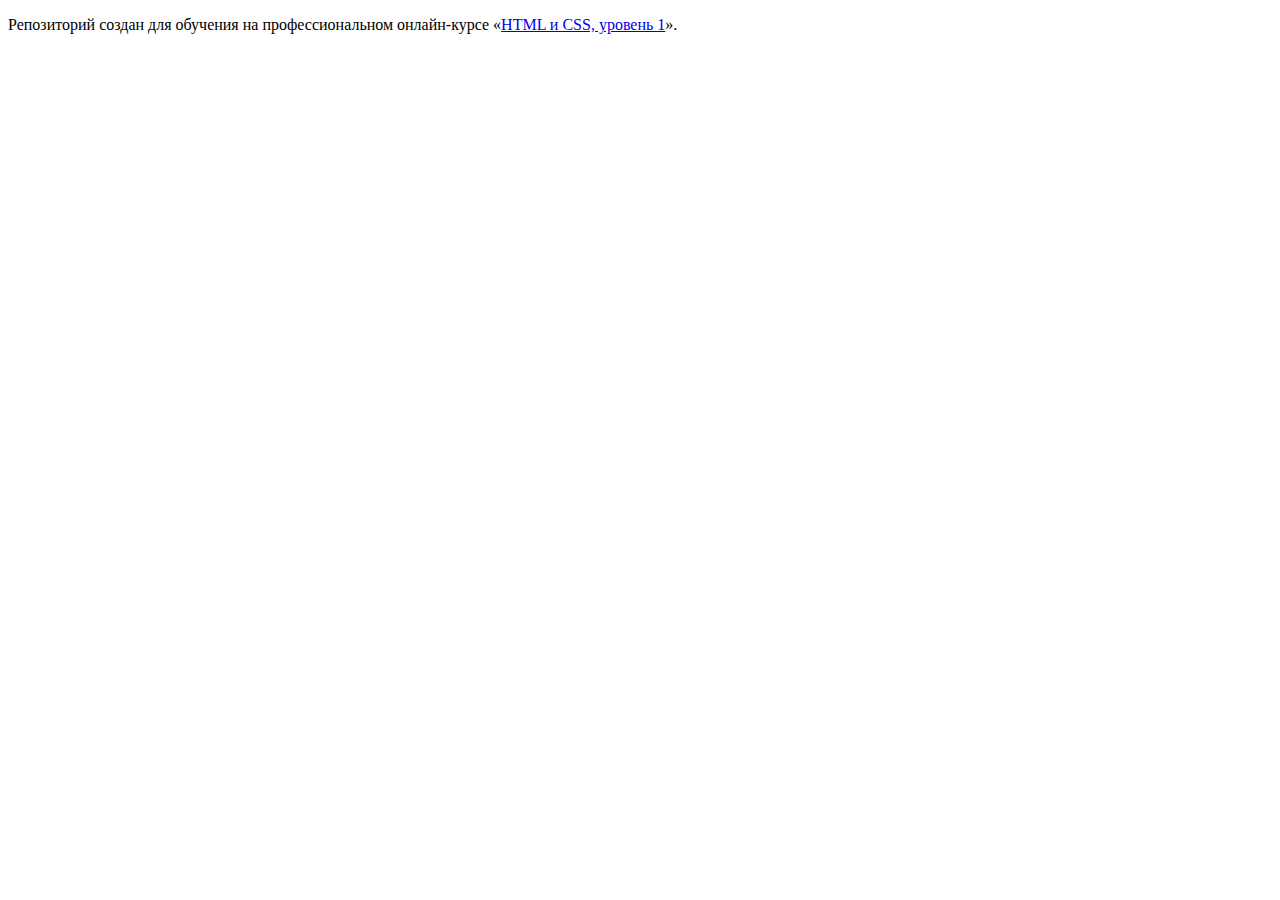
==== index.html @ 4bdd9091 ":hatching_chick:" ====
<!DOCTYPE html>
<html lang="ru">
  <head>
    <meta charset="utf-8">
    <title>HTML Academy: Глейси</title>
  </head>
  <body>

    <p>Репозиторий создан для обучения на профессиональном онлайн‑курсе «<a href="https://htmlacademy.ru/intensive/htmlcss">HTML и CSS, уровень 1</a>».</p>

  </body>
</html>
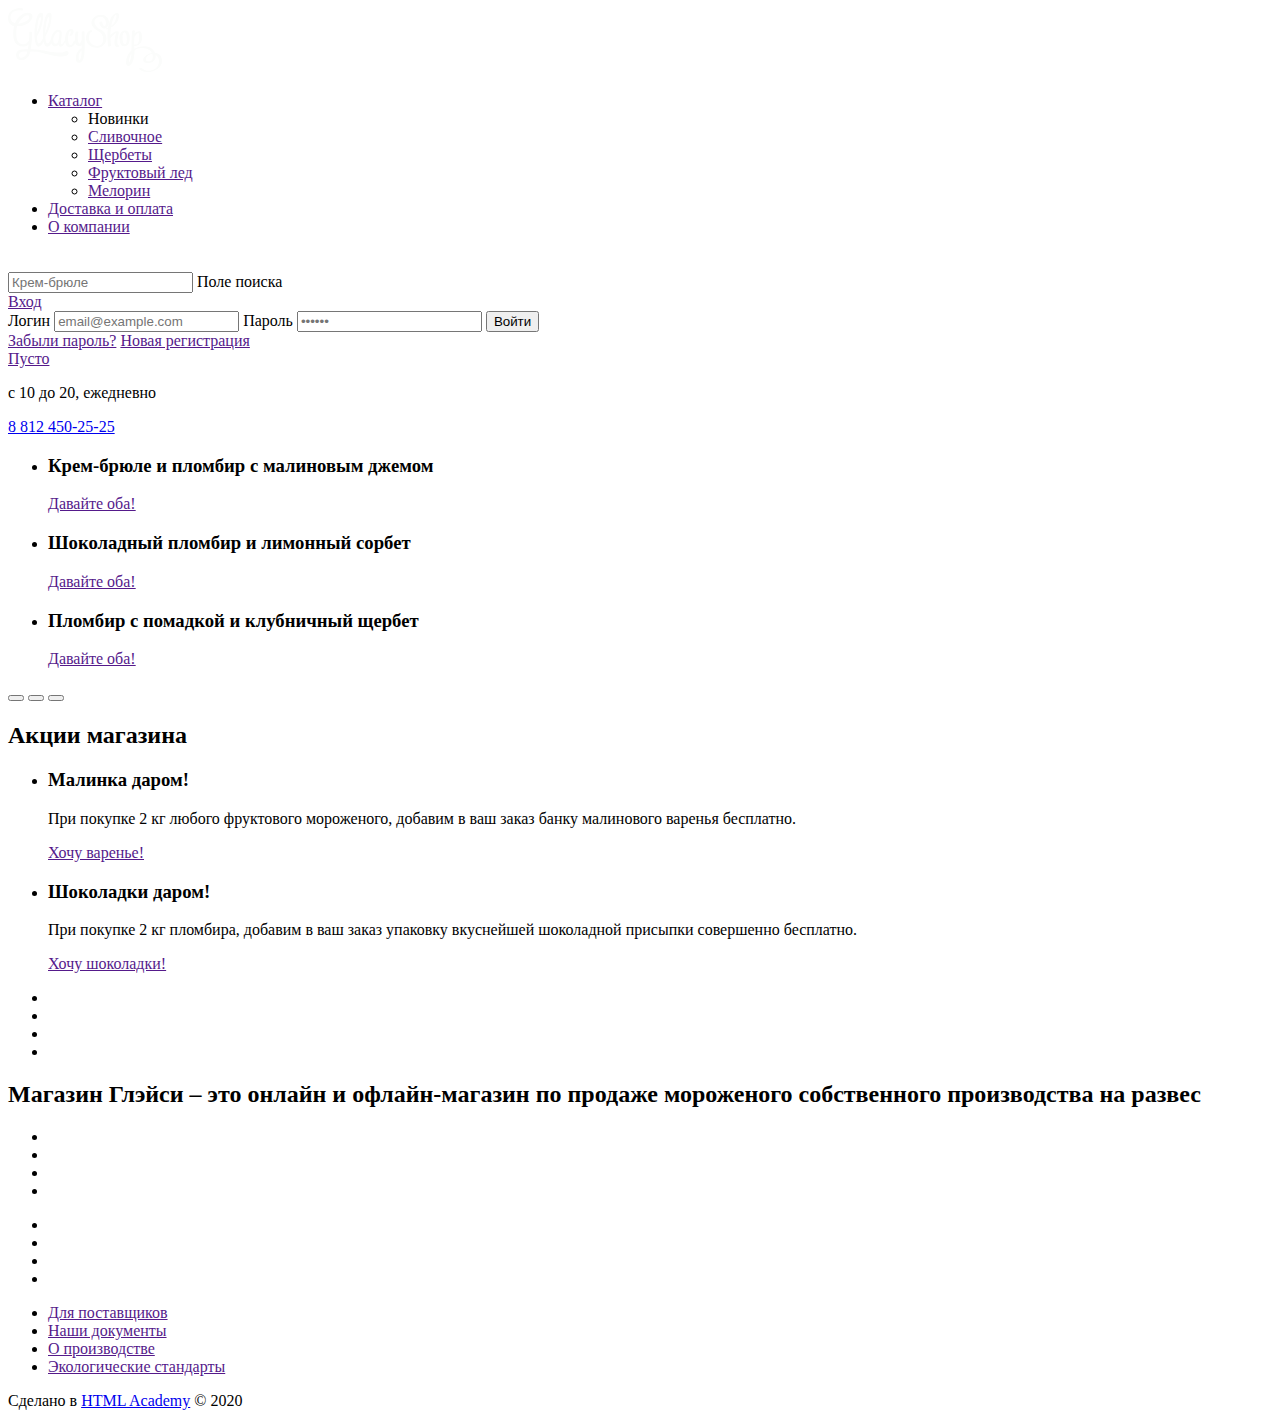
==== commit 5ddfe6c4: "Создание разметки, экспорт изображений" ====
--- a/index.html
+++ b/index.html
@@ -1,12 +1,198 @@
 <!DOCTYPE html>
 <html lang="ru">
-  <head>
-    <meta charset="utf-8">
+
+<head>
+    <meta charset="UTF-8">
+    <meta name="viewport" content="width=device-width, initial-scale=1.0">
     <title>HTML Academy: Глейси</title>
-  </head>
-  <body>
+</head>
 
-    <p>Репозиторий создан для обучения на профессиональном онлайн‑курсе «<a href="https://htmlacademy.ru/intensive/htmlcss">HTML и CSS, уровень 1</a>».</p>
+<body>
+    <div class="site-wrapper">
+        <header class="site-header">
+            <div class="container">
+                <div class="site-header__top">
+                    <div class="site-logo">
+                        <img class="site-logo__img" src="img/logo_gllacy.svg" alt="Логотип сайта Глейси">
+                    </div>
+                    <nav class="main-navigation">
+                        <ul class="main-navigation__list">
+                            <li class="main-navigation__item">
+                                <a href="">Каталог</a>
+                                <ul class="main-navigation__submenu submenu">
+                                    <li class="submenu__item">Новинки</li>
+                                    <li class="submenu__item">
+                                        <a href="">Сливочное</a>
+                                    </li>
+                                    <li class="submenu__item">
+                                        <a href="">Щербеты</a>
+                                    </li>
+                                    <li class="submenu__item">
+                                        <a href="">Фруктовый лед</a>
+                                    </li>
+                                    <li class="submenu__item">
+                                        <a href="">Мелорин</a>
+                                    </li>
+                                </ul>
+                            </li>
+                            <li class="main-navigation__item">
+                                <a href="">Доставка и оплата</a>
+                            </li>
+                            <li class="main-navigation__item">
+                                <a href="">О компании</a>
+                            </li>
+                        </ul>
+                    </nav>
+                    <div class="personal-navigation">
+                        <div class="personal-navigation__search search">
+                            <a class="search__link" href="" aria-label="Поиск товара">
+                                <svg width="16" height="16" viewBox="0 0 16 16" fill="none" xmlns="http://www.w3.org/2000/svg">
+                                    <path d="M16 14.6652L11.0785 9.73294C11.9827 8.48188 12.3826 6.93501 12.1984 5.40134C12.0141 3.86767 11.2594 2.4601 10.0848 1.45982C8.91022 0.45954 7.40233 -0.0598191 5.86234 0.00548954C4.32234 0.0707982 2.86363 0.715967 1.77757 1.81212C0.691516 2.90827 0.0580813 4.3747 0.0038002 5.91849C-0.050481 7.46228 0.478388 8.96976 1.48476 10.1398C2.49113 11.3098 3.90092 12.0563 5.43251 12.2301C6.96409 12.4039 8.50472 11.9922 9.74663 11.0772L14.6586 16L16 14.6652ZM6.08152 10.3767C5.24079 10.3767 4.41895 10.1268 3.71991 9.65874C3.02087 9.19063 2.47604 8.5253 2.15431 7.74687C1.83258 6.96844 1.7484 6.11188 1.91241 5.28551C2.07643 4.45913 2.48128 3.70006 3.07576 3.10427C3.67024 2.50849 4.42766 2.10276 5.25223 1.93838C6.0768 1.77401 6.93149 1.85837 7.70822 2.1808C8.48495 2.50324 9.14883 3.04927 9.61591 3.74983C10.083 4.4504 10.3323 5.27404 10.3323 6.11661C10.3298 7.24568 9.88115 8.3278 9.08451 9.12618C8.28788 9.92456 7.20813 10.3742 6.08152 10.3767Z" fill="white"/>
+                                    </svg>
+                            </a>
+                            <form class="search__form" action="#" method="POST">
+                                <input type="search" name="search" id="search-input" placeholder="Крем-брюле">
+                                <label class="visually-hidden" for="search-input">Поле поиска</label>
+                            </form>
+                        </div>
+                        <div class="personal-navigation__user-cabinet user-cabinet">
+                            <a class="user-cabinet__link" href="">Вход</a>
+                            <form class="user-cabinet__form" action="https://echo.htmlacademy.ru" method="POST">
+                                <label class="visually-hidden" for="user-cabinet-login">Логин</label>
+                                <input class="user-cabinet__login" id="user-cabinet-login" type="email" name="login" placeholder="email@example.com">
+                                <label class="visually-hidden" for="user-cabinet-password">Пароль</label>
+                                <input class="user-cabinet__password" id="user-cabinet-password" type="password" name="password" placeholder="••••••">
+                                <button class="button user-cabinet__button" type="submit">Войти</button>
+                                <div class="user-cabinet__help user-help">
+                                    <a class="user-help__restore" href="">Забыли пароль?</a>
+                                    <a class="user-help__registration" href="">Новая регистрация</a>
+                                </div>
+                            </form>
+                        </div>
+                        <div class="personal-navigation__cart cart">
+                            <a class="cart__link" href="">Пусто</a>
+                        </div>
+                    </div>
+                </div>
+                <div class="site-header__bottom">
+                    <p class="working-hours">с 10 до 20, ежедневно</p>
+                    <a href="tel:+78124502525">8 812 450-25-25</a>
+                </div>
+            </div>
+        </header>
 
-  </body>
+        <main class="site-main">
+            <div class="container">
+                <section class="slider">
+                    <ul class="slider__list">
+                        <li class="slider__item slide">
+                            <h3 class="slide__title">
+                                Крем-брюле и пломбир с малиновым джемом
+                            </h3>
+                            <a class="button slide__button" href="">
+                    Давайте оба!
+                  </a>
+                        </li>
+                        <li class="slider__item slide">
+                            <h3 class="slide__title">
+                                Шоколадный пломбир и лимонный сорбет
+                            </h3>
+                            <a class="button slide__button" href="">
+                    Давайте оба!
+                  </a>
+                        </li>
+                        <li class="slider__item slide">
+                            <h3 class="slide__title">
+                                Пломбир с помадкой и клубничный щербет
+                            </h3>
+                            <a class="button slide__button" href="">
+                    Давайте оба!
+                  </a>
+                        </li>
+                    </ul>
+                    <div class="slider__controls">
+                        <button type="button" aria-label="Первый слайд"></button>
+                        <button type="button" aria-label="Второй слайд"></button>
+                        <button type="button" aria-label="Третий слайд"></button>
+                    </div>
+                </section>
+                <section class="stocks">
+                    <h2 class="visually-hidden">Акции магазина</h2>
+                    <ul class="stocks__list">
+                        <li class="stocks__item stocks-item">
+                            <h3 class="stocks-item__title">Малинка даром!</h3>
+                            <p class="stocks-item__descr">При покупке 2 кг любого фруктового мороженого, добавим в ваш заказ банку малинового варенья бесплатно.</p>
+                            <a class="button stocks__button" href="">Хочу варенье!</a>
+                        </li>
+                        <li class="stocks__item stocks-item">
+                            <h3 class="stocks-item__title">Шоколадки даром!</h3>
+                            <p class="stocks-item__descr">При покупке 2 кг пломбира, добавим в ваш заказ упаковку вкуснейшей шоколадной присыпки совершенно бесплатно.</p>
+                            <a class="button stocks__button" href="">Хочу шоколадки!</a>
+                        </li>
+                    </ul>
+                </section>
+                <section class="catalog">
+                    <ul class="catalog__list">
+                        <li class="catalog__item"></li>
+                        <li class="catalog__item"></li>
+                        <li class="catalog__item"></li>
+                        <li class="catalog__item"></li>
+                    </ul>
+                </section>
+                <section class="features">
+                    <h2 class="features__title">Магазин Глэйси – это онлайн и офлайн-магазин по продаже мороженого собственного производства на развес</h2>
+                    <ul class="features__list">
+                        <li class="features__item"></li>
+                        <li class="features__item"></li>
+                        <li class="features__item"></li>
+                        <li class="features__item"></li>
+                    </ul>
+                </section>
+                <div class="blog">
+                    <article class="blog__article"></article>
+                    <article class="blog__mailing"></article>
+                </div>
+            </div>
+            <section class="map"></section>
+        </main>
+
+        <footer class="site-footer">
+            <div class="container">
+                <ul class="site-footer__socials socials">
+                    <li class="socials__item">
+                        <a class="socials__link socials__link_fb" href="" target="_blank"></a>
+                    </li>
+                    <li class="socials__item">
+                        <a class="socials__link socials__link_vk" href="" target="_blank"></a>
+                    </li>
+                    <li class="socials__item">
+                        <a class="socials__link socials__link_inst" href="" target="_blank"></a>
+                    </li>
+                    <li class="socials__item">
+                        <a class="socials__link socials__link_tw" href="" target="_blank"></a>
+                    </li>
+                </ul>
+                <ul class="site-footer__menu footer-menu">
+                    <li class="footer-menu__item">
+                        <a class="footer-menu__link" href="">Для поставщиков</a>
+                    </li>
+                    <li class="footer-menu__item">
+                        <a class="footer-menu__link" href="">Наши документы</a>
+                    </li>
+                    <li class="footer-menu__item">
+                        <a class="footer-menu__link" href="">О производстве</a>
+                    </li>
+                    <li class="footer-menu__item">
+                        <a class="footer-menu__link" href="">Экологические стандарты</a>
+                    </li>
+                </ul>
+                <div class="site-footer__copyright copyright">
+                    <a class="copyright__link_logo" href=""></a>
+                    <p class="copyright__descr">Сделано в <a class="copyright__link" href="https://htmlacademy.ru/intensive/htmlcss/" target="_blank">HTML Academy</a> © 2020</p>
+                </div>
+            </div>
+        </footer>
+    </div>
+</body>
+
 </html>
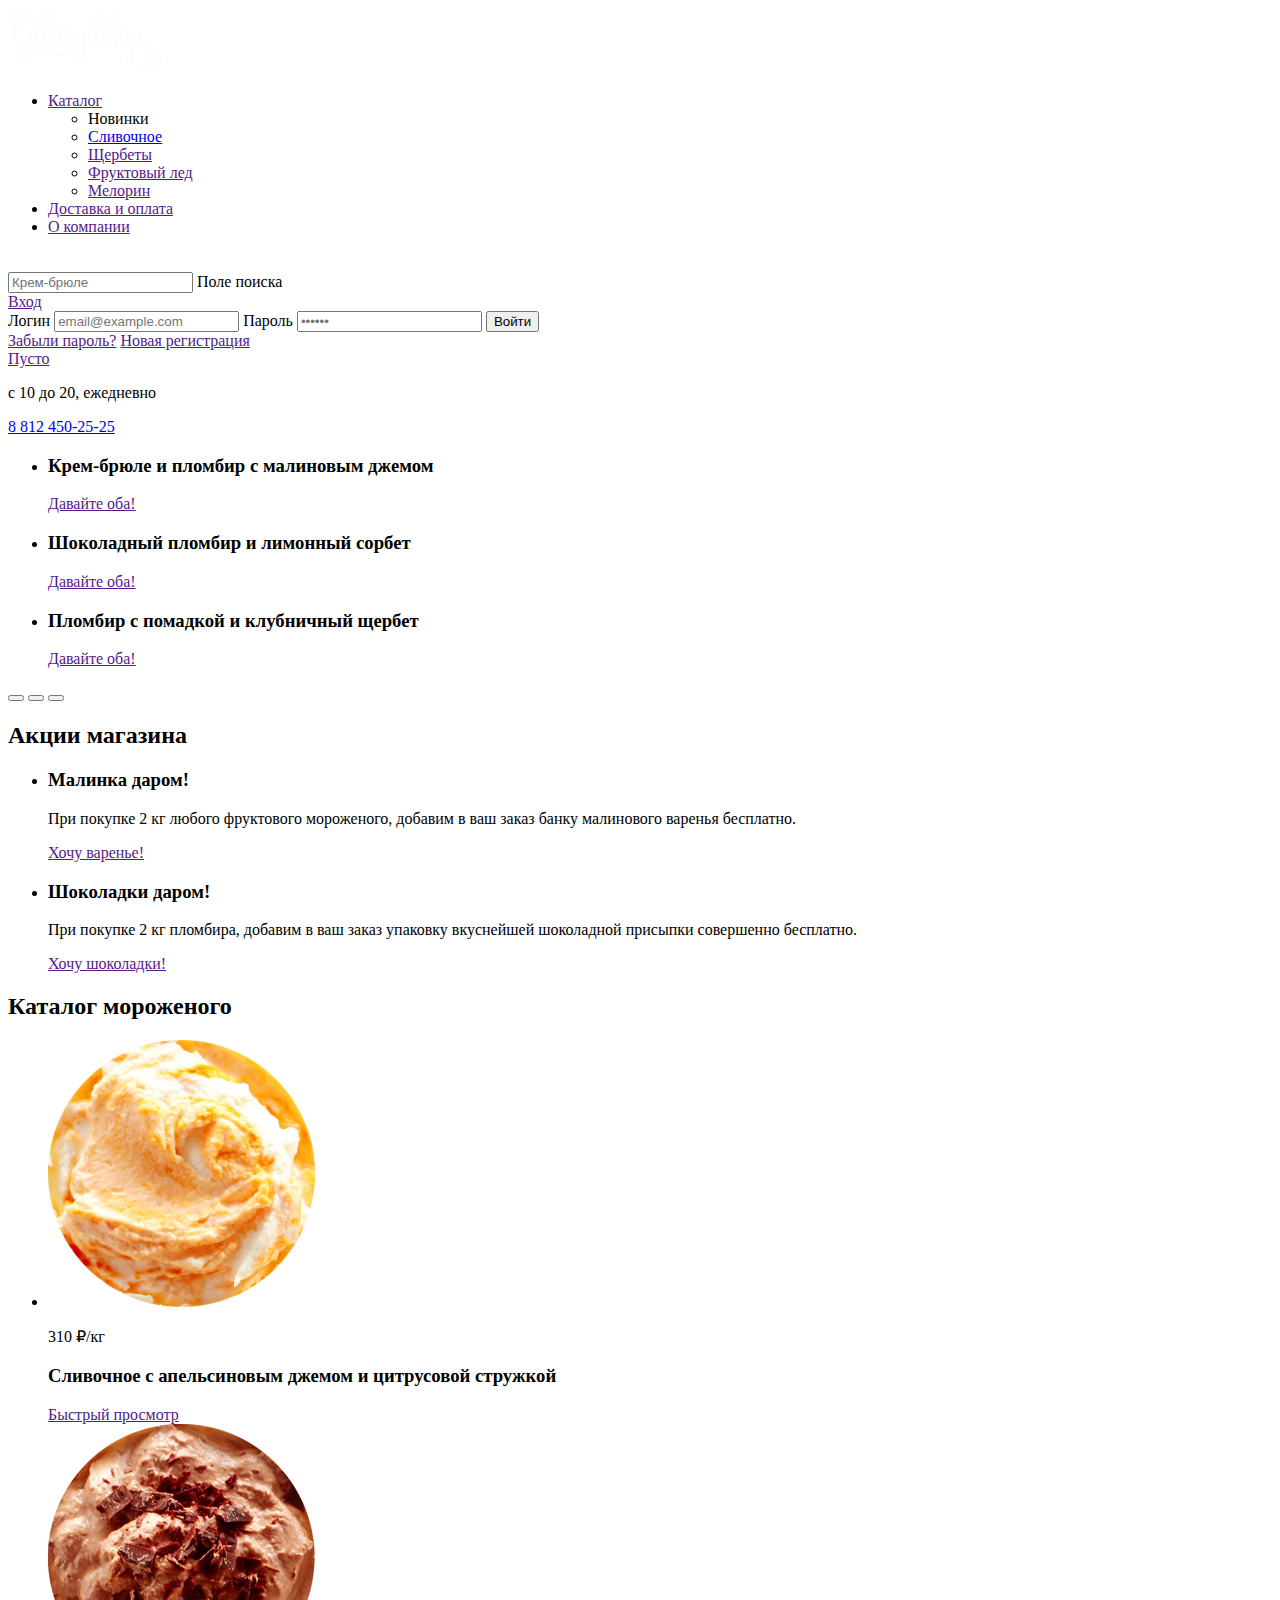
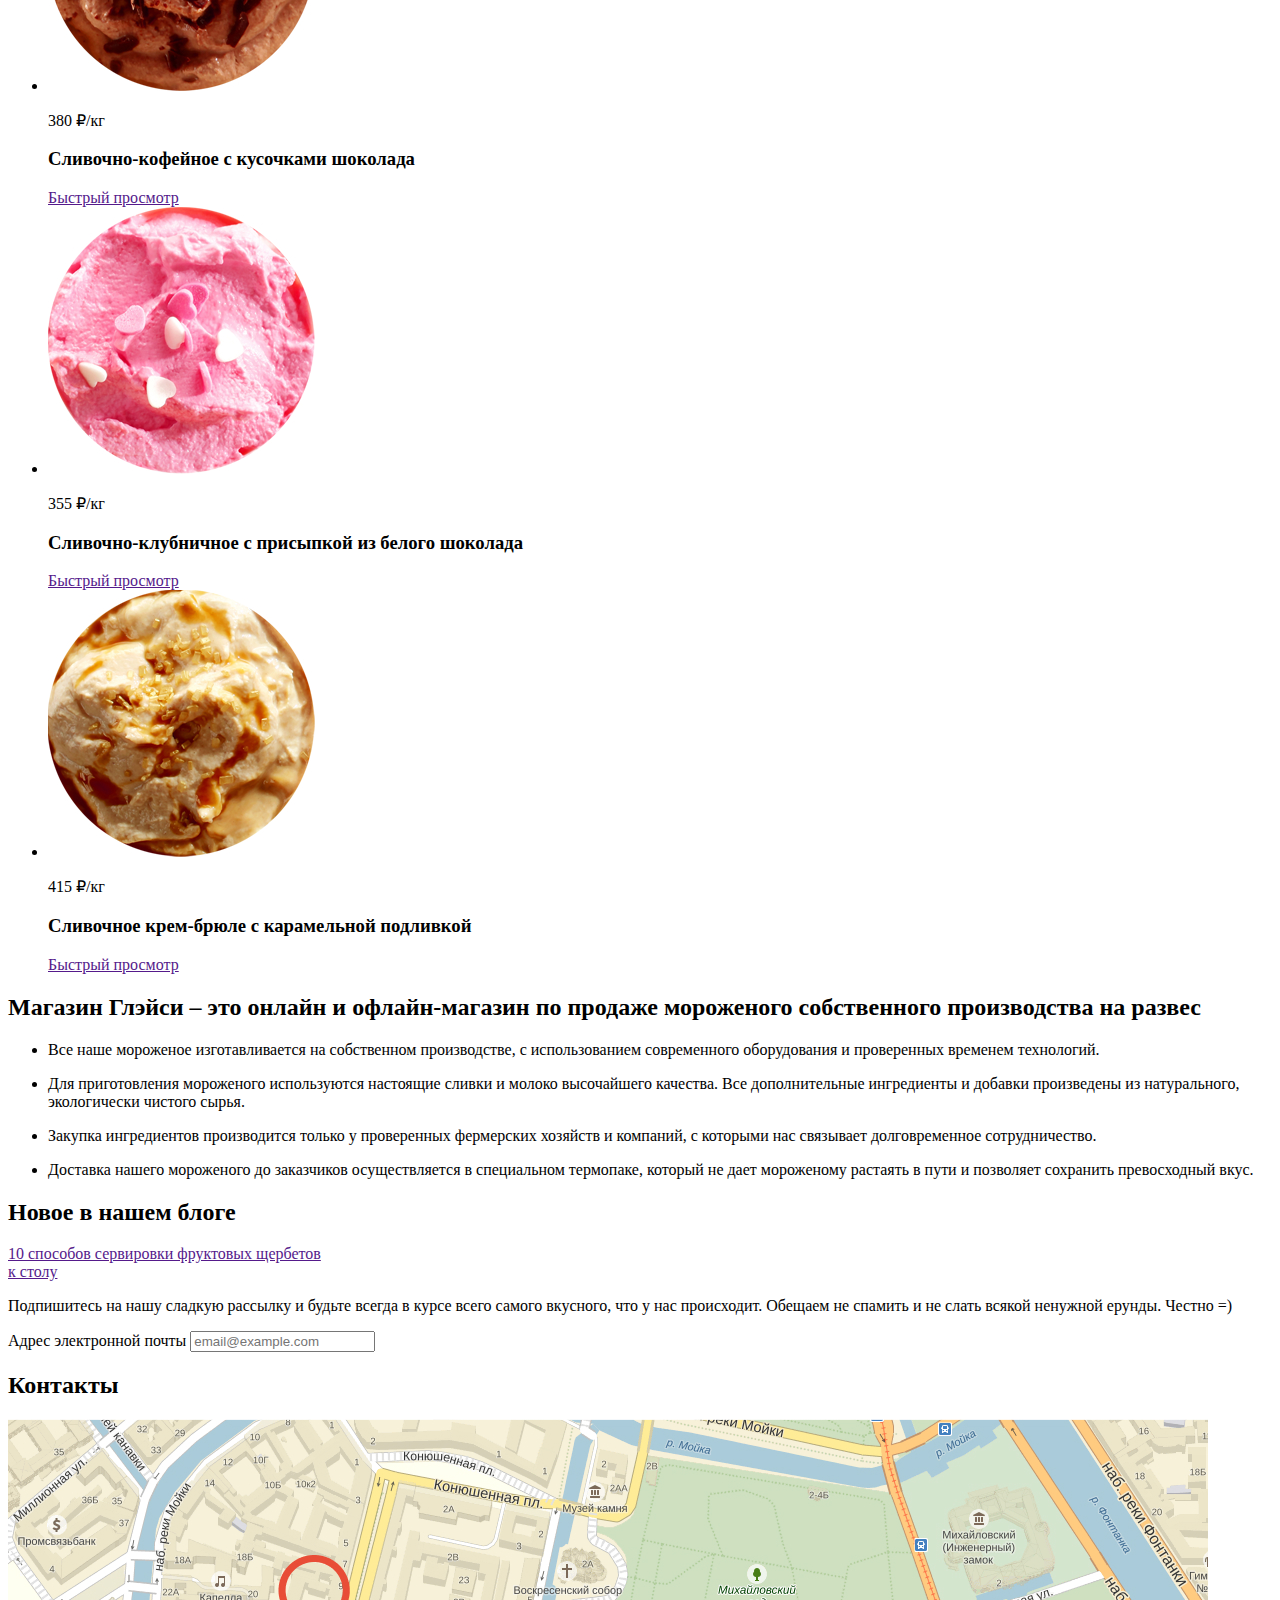
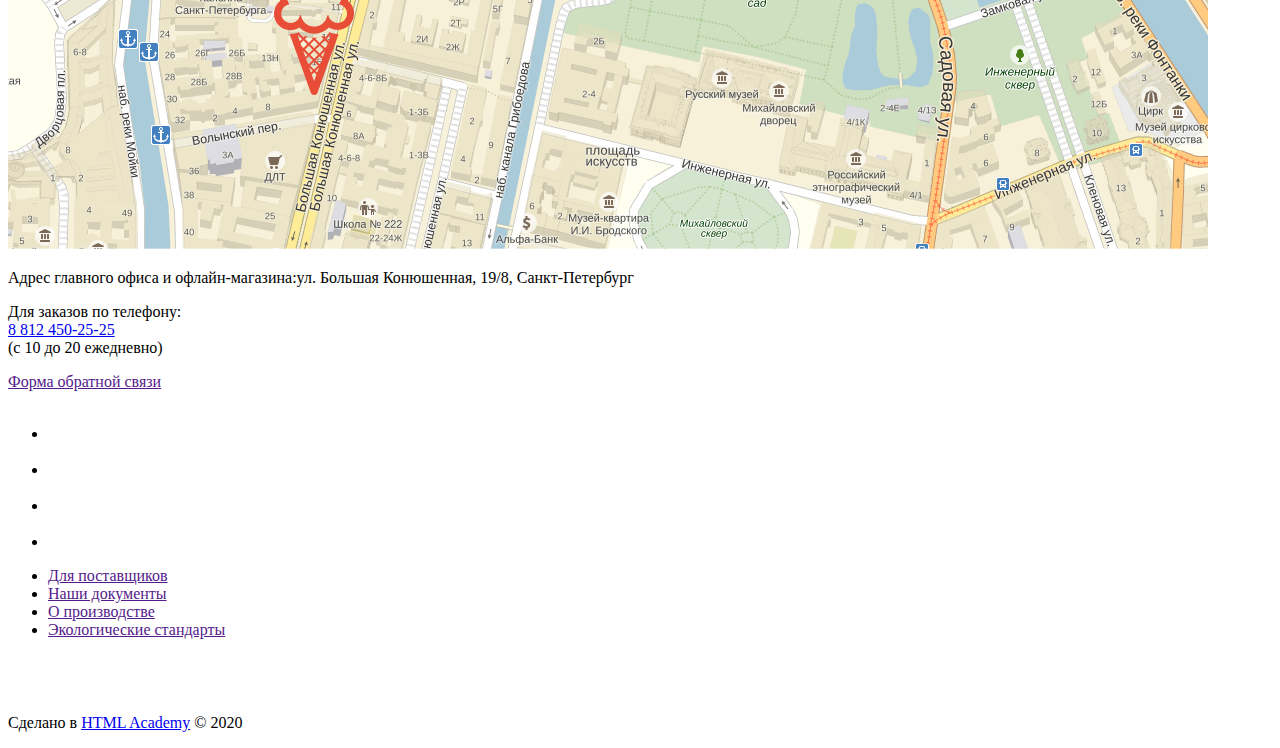
==== commit e9cb1b0f: "Добавил каталог и продолжил разметку" ====
--- a/index.html
+++ b/index.html
@@ -13,7 +13,7 @@
             <div class="container">
                 <div class="site-header__top">
                     <div class="site-logo">
-                        <img class="site-logo__img" src="img/logo_gllacy.svg" alt="Логотип сайта Глейси">
+                        <img class="site-logo__img" src="img/logo_gllacy.svg" alt="Логотип сайта Глейси" width="154" height="64">
                     </div>
                     <nav class="main-navigation">
                         <ul class="main-navigation__list">
@@ -22,7 +22,7 @@
                                 <ul class="main-navigation__submenu submenu">
                                     <li class="submenu__item">Новинки</li>
                                     <li class="submenu__item">
-                                        <a href="">Сливочное</a>
+                                        <a href="catalog.html">Сливочное</a>
                                     </li>
                                     <li class="submenu__item">
                                         <a href="">Щербеты</a>
@@ -75,8 +75,10 @@
                     </div>
                 </div>
                 <div class="site-header__bottom">
-                    <p class="working-hours">с 10 до 20, ежедневно</p>
-                    <a href="tel:+78124502525">8 812 450-25-25</a>
+                    <div class="site-header__contacts">
+                        <p class="working-hours">с 10 до 20, ежедневно</p>
+                        <a href="tel:+78124502525">8 812 450-25-25</a>
+                    </div>
                 </div>
             </div>
         </header>
@@ -131,45 +133,100 @@
                         </li>
                     </ul>
                 </section>
-                <section class="catalog">
+                <section class="catalog catalog-main">
+                    <h2 class="visually-hidden">Каталог мороженого</h2>
                     <ul class="catalog__list">
-                        <li class="catalog__item"></li>
-                        <li class="catalog__item"></li>
-                        <li class="catalog__item"></li>
-                        <li class="catalog__item"></li>
+                        <li class="catalog__item catalog-item">
+                            <img src="img/catalog_citrus_cream.jpg" alt="Сливочное мороженое с апельсиновым джемом и цитрусовой стружкой" width="267" height="267">
+                            <p class="catalog-item__price">310 ₽<span>/кг</span></p>
+                            <h3 class="catalog-item__title">Сливочное с апельсиновым джемом и цитрусовой стружкой</h3>
+                            <a class="button catalog__button" href="">Быстрый просмотр</a>
+                        </li>
+                        <li class="catalog__item catalog-item">
+                            <img src="img/catalog_chocolate_cream.jpg" alt="Сливочно-кофейное мороженое с кусочками шоколада" width="267" height="267">
+                            <p class="catalog-item__price">380 ₽<span>/кг</span></p>
+                            <h3 class="catalog-item__title">Сливочно-кофейное с кусочками шоколада</h3>
+                            <a class="button catalog__button" href="">Быстрый просмотр</a>
+                        </li>
+                        <li class="catalog__item catalog-item">
+                            <img src="img/catalog_strawberry.jpg" alt="Сливочно-клубничное мороженое с присыпкой из белого шоколада" width="267" height="267">
+                            <p class="catalog-item__price">355 ₽<span>/кг</span></p>
+                            <h3 class="catalog-item__title">Сливочно-клубничное с присыпкой из белого шоколада</h3>
+                            <a class="button catalog__button" href="">Быстрый просмотр</a>
+                        </li>
+                        <li class="catalog__item catalog-item">
+                            <img src="img/catalog_cream_caramel.jpg" alt="Сливочное крем-брюле с карамельной подливкой" width="267" height="267">
+                            <p class="catalog-item__price">415 ₽<span>/кг</span></p>
+                            <h3 class="catalog-item__title">Сливочное крем-брюле с карамельной подливкой</h3>
+                            <a class="button catalog__button" href="">Быстрый просмотр</a>
+                        </li>
                     </ul>
                 </section>
                 <section class="features">
                     <h2 class="features__title">Магазин Глэйси – это онлайн и офлайн-магазин по продаже мороженого собственного производства на развес</h2>
                     <ul class="features__list">
-                        <li class="features__item"></li>
-                        <li class="features__item"></li>
-                        <li class="features__item"></li>
-                        <li class="features__item"></li>
-                    </ul>
-                </section>
-                <div class="blog">
-                    <article class="blog__article"></article>
-                    <article class="blog__mailing"></article>
+                        <li class="features__item features-item">
+                            <p class="features-item__descr">Все наше мороженое изготавливается на собственном производстве, с использованием современного оборудования и проверенных временем технологий.</p>
+                        </li>
+                        <li class="features__item features-item">
+                            <p class="features-item__descr">Для приготовления мороженого используются настоящие сливки и молоко высочайшего качества. Все дополнительные ингредиенты и добавки произведены из натурального, экологически чистого сырья.</p>
+                        </li>
+                        <li class="features__item features-item">
+                            <p class="features-item__descr">Закупка ингредиентов производится только у проверенных фермерских хозяйств и компаний, с которыми нас связывает долговременное сотрудничество.</p>
+                        </li>
+                        <li class="features__item features-item">
+                            <p class="features-item__descr">Доставка нашего мороженого до заказчиков осуществляется в специальном термопаке, который не дает мороженому растаять в пути и позволяет сохранить превосходный вкус.</p>
+                        </li>
+                    </ul>
+                </section>
+                <div class="site-blog">
+                    <article class="site-blog__article blog">
+                        <h2 class="blog__title">Новое в нашем блоге</h2>
+                        <a class="blog__link" href="">10 способов сервировки фруктовых щербетов <br> к столу</a>
+                    </article>
+                    <form class="site-blog__mailing mailing-form" action="https://echo.htmlacademy.ru" method="POST">
+                        <p class="mailing-form__descr">Подпишитесь на нашу сладкую рассылку и будьте всегда в курсе всего самого вкусного, что у нас происходит. Обещаем не спамить и не слать всякой ненужной ерунды. Честно =)</p>
+                        <label class="visually-hidden" for="mailing-mail">Адрес электронной почты</label>
+                        <input class="mailing-form__mail" id="mailing-mail" type="email" name="mail" placeholder="email@example.com">
+                    </form>
                 </div>
             </div>
-            <section class="map"></section>
+            <section class="contacts">
+                <h2 class="visually-hidden">Контакты</h2>
+                <img src="img/img_map.jpg" alt="Офис компании по адресу ул. Большая Конюшенная 19/8, Санкт-Петербург" width="1200" height="430">
+                <div class="contacts-all">
+                    <p class="contacts-all__address">Адрес главного офиса и офлайн-магазина:<span>ул. Большая Конюшенная, 19/8, Санкт-Петербург</span></p>
+                    <p class="contacts-all__phone">
+                        Для заказов по телефону: <br>
+                        <a href="tel:+78124502525">8 812 450-25-25</a><br> (с 10 до 20 ежедневно)
+                    </p>
+                    <a class="button contacts-all__button" href="">Форма обратной связи</a>
+                </div>
+            </section>
         </main>
 
         <footer class="site-footer">
             <div class="container">
                 <ul class="site-footer__socials socials">
                     <li class="socials__item">
-                        <a class="socials__link socials__link_fb" href="" target="_blank"></a>
-                    </li>
-                    <li class="socials__item">
-                        <a class="socials__link socials__link_vk" href="" target="_blank"></a>
-                    </li>
-                    <li class="socials__item">
-                        <a class="socials__link socials__link_inst" href="" target="_blank"></a>
-                    </li>
-                    <li class="socials__item">
-                        <a class="socials__link socials__link_tw" href="" target="_blank"></a>
+                        <a class="socials__link socials__link_fb" href="" target="_blank">
+                            <img src="img/icon_fb.svg" alt="Facebook" width="32" height="32">
+                        </a>
+                    </li>
+                    <li class="socials__item">
+                        <a class="socials__link socials__link_vk" href="" target="_blank">
+                            <img src="img/icon_vk.svg" alt="ВКонтакте" width="32" height="32">
+                        </a>
+                    </li>
+                    <li class="socials__item">
+                        <a class="socials__link socials__link_inst" href="" target="_blank">
+                            <img src="img/icon_inst.svg" alt="Instagram" width="32" height="32">
+                        </a>
+                    </li>
+                    <li class="socials__item">
+                        <a class="socials__link socials__link_tw" href="" target="_blank">
+                            <img src="img/icon_twitter.svg" alt="Twitter" width="32" height="32">
+                        </a>
                     </li>
                 </ul>
                 <ul class="site-footer__menu footer-menu">
@@ -187,7 +244,9 @@
                     </li>
                 </ul>
                 <div class="site-footer__copyright copyright">
-                    <a class="copyright__link_logo" href=""></a>
+                    <a class="copyright__link_logo" href="">
+                        <img src="img/logo_academy.svg" alt="Логотип HTML Academy" width="108" height="39">
+                    </a>
                     <p class="copyright__descr">Сделано в <a class="copyright__link" href="https://htmlacademy.ru/intensive/htmlcss/" target="_blank">HTML Academy</a> © 2020</p>
                 </div>
             </div>
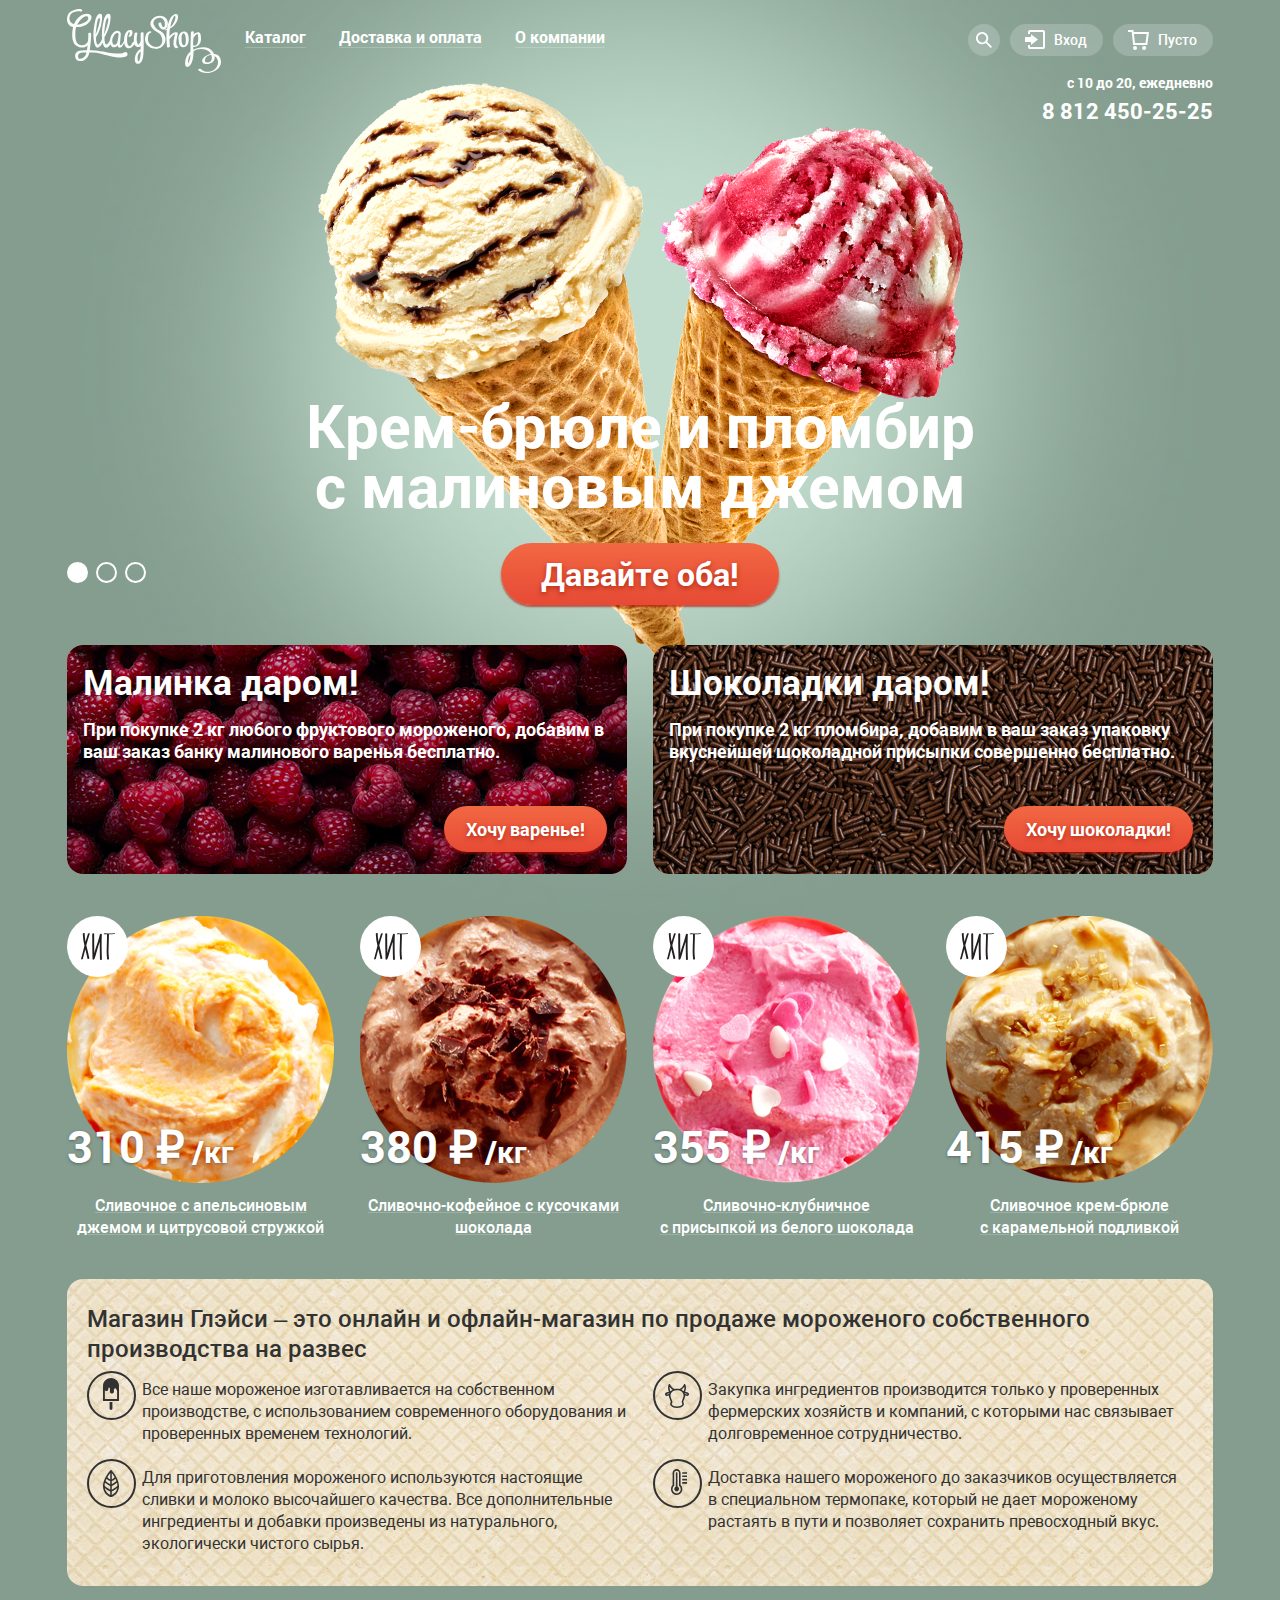
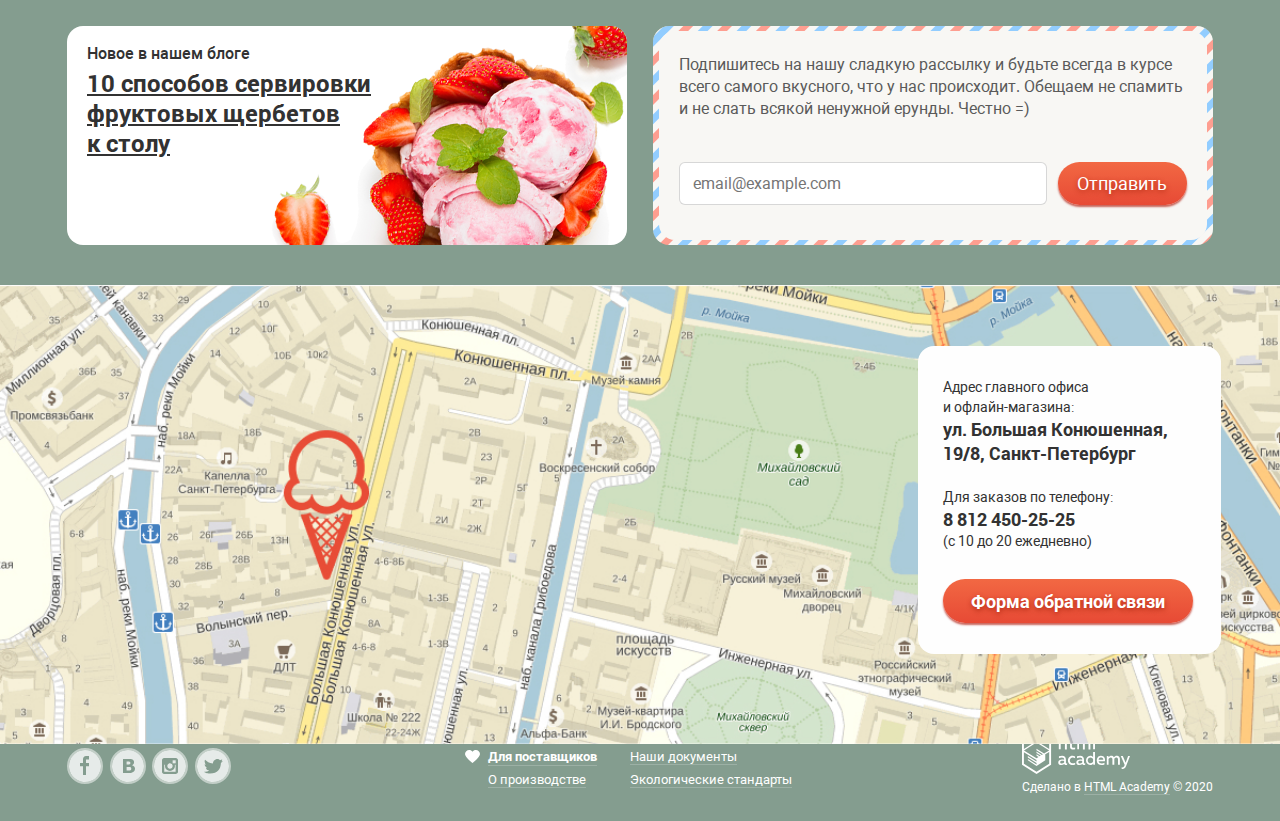
==== commit d7225c32: "Сверстана и стилизована главная страница" ====
--- a/index.html
+++ b/index.html
@@ -5,47 +5,51 @@
     <meta charset="UTF-8">
     <meta name="viewport" content="width=device-width, initial-scale=1.0">
     <title>HTML Academy: Глейси</title>
+    <link rel="stylesheet" href="css/normalize.css">
+    <link rel="stylesheet" href="css/style.css">
 </head>
 
 <body>
-    <div class="site-wrapper">
+    <div class="site-wrapper site-wrapper_1">
         <header class="site-header">
             <div class="container">
                 <div class="site-header__top">
-                    <div class="site-logo">
-                        <img class="site-logo__img" src="img/logo_gllacy.svg" alt="Логотип сайта Глейси" width="154" height="64">
-                    </div>
+                    <img class="site-logo__img" src="img/logo_gllacy.svg" alt="Логотип сайта Глейси" width="154" height="64">
                     <nav class="main-navigation">
                         <ul class="main-navigation__list">
-                            <li class="main-navigation__item">
-                                <a href="">Каталог</a>
+                            <li class="main-navigation__item navigation-item navigation-catalog">
+                                <a class="navigation-item__link" href="">Каталог</a>
                                 <ul class="main-navigation__submenu submenu">
-                                    <li class="submenu__item">Новинки</li>
-                                    <li class="submenu__item">
-                                        <a href="catalog.html">Сливочное</a>
-                                    </li>
-                                    <li class="submenu__item">
-                                        <a href="">Щербеты</a>
-                                    </li>
-                                    <li class="submenu__item">
-                                        <a href="">Фруктовый лед</a>
-                                    </li>
-                                    <li class="submenu__item">
-                                        <a href="">Мелорин</a>
+                                    <li class="submenu__item submenu-item">
+                                        <a class="submenu-item__link submenu__main-link" href="">Новинки</a>
+                                        <ul class="submenu-item__list submenu-list">
+                                            <li class="submenu__item submenu-list__item">
+                                                <a class="submenu-item__link" href="catalog.html">Сливочное</a>
+                                            </li>
+                                            <li class="submenu__item submenu-list__item">
+                                                <a class="submenu-item__link" href="">Щербеты</a>
+                                            </li>
+                                            <li class="submenu__item submenu-list__item">
+                                                <a class="submenu-item__link" href="">Фруктовый лед</a>
+                                            </li>
+                                            <li class="submenu__item submenu-list__item">
+                                                <a class="submenu-item__link" href="">Мелорин</a>
+                                            </li>
+                                        </ul>
                                     </li>
                                 </ul>
                             </li>
-                            <li class="main-navigation__item">
-                                <a href="">Доставка и оплата</a>
+                            <li class="main-navigation__item navigation-item">
+                                <a class="navigation-item__link" href="">Доставка и оплата</a>
                             </li>
-                            <li class="main-navigation__item">
-                                <a href="">О компании</a>
+                            <li class="main-navigation__item navigation-item">
+                                <a class="navigation-item__link" href="">О компании</a>
                             </li>
                         </ul>
                     </nav>
                     <div class="personal-navigation">
-                        <div class="personal-navigation__search search">
-                            <a class="search__link" href="" aria-label="Поиск товара">
+                        <div class="personal-navigation__item personal-navigation__search search">
+                            <a class="search__link navigation-link" href="" aria-label="Поиск товара">
                                 <svg width="16" height="16" viewBox="0 0 16 16" fill="none" xmlns="http://www.w3.org/2000/svg">
                                     <path d="M16 14.6652L11.0785 9.73294C11.9827 8.48188 12.3826 6.93501 12.1984 5.40134C12.0141 3.86767 11.2594 2.4601 10.0848 1.45982C8.91022 0.45954 7.40233 -0.0598191 5.86234 0.00548954C4.32234 0.0707982 2.86363 0.715967 1.77757 1.81212C0.691516 2.90827 0.0580813 4.3747 0.0038002 5.91849C-0.050481 7.46228 0.478388 8.96976 1.48476 10.1398C2.49113 11.3098 3.90092 12.0563 5.43251 12.2301C6.96409 12.4039 8.50472 11.9922 9.74663 11.0772L14.6586 16L16 14.6652ZM6.08152 10.3767C5.24079 10.3767 4.41895 10.1268 3.71991 9.65874C3.02087 9.19063 2.47604 8.5253 2.15431 7.74687C1.83258 6.96844 1.7484 6.11188 1.91241 5.28551C2.07643 4.45913 2.48128 3.70006 3.07576 3.10427C3.67024 2.50849 4.42766 2.10276 5.25223 1.93838C6.0768 1.77401 6.93149 1.85837 7.70822 2.1808C8.48495 2.50324 9.14883 3.04927 9.61591 3.74983C10.083 4.4504 10.3323 5.27404 10.3323 6.11661C10.3298 7.24568 9.88115 8.3278 9.08451 9.12618C8.28788 9.92456 7.20813 10.3742 6.08152 10.3767Z" fill="white"/>
                                     </svg>
@@ -55,22 +59,35 @@
                                 <label class="visually-hidden" for="search-input">Поле поиска</label>
                             </form>
                         </div>
-                        <div class="personal-navigation__user-cabinet user-cabinet">
-                            <a class="user-cabinet__link" href="">Вход</a>
+                        <div class="personal-navigation__item personal-navigation__user-cabinet user-cabinet">
+                            <a class="user-cabinet__link navigation-link" href="">
+                                <svg width="20" height="19" viewBox="0 0 20 19" fill="none" xmlns="http://www.w3.org/2000/svg">
+                                <path d="M6.04 14.88L12.96 9.5L6.04 4.13V7.04H0V11.96H6.04V14.88Z" fill="white"/>
+                                <path d="M18 0H5C4.46957 0 3.96086 0.210714 3.58579 0.585786C3.21071 0.960859 3 1.46957 3 2V4H5V2H18V17H5V15H3V17C3 17.5304 3.21071 18.0391 3.58579 18.4142C3.96086 18.7893 4.46957 19 5 19H18C18.5304 19 19.0391 18.7893 19.4142 18.4142C19.7893 18.0391 20 17.5304 20 17V2C20 1.46957 19.7893 0.960859 19.4142 0.585786C19.0391 0.210714 18.5304 0 18 0Z" fill="white"/>
+                                </svg> Вход
+                            </a>
                             <form class="user-cabinet__form" action="https://echo.htmlacademy.ru" method="POST">
                                 <label class="visually-hidden" for="user-cabinet-login">Логин</label>
                                 <input class="user-cabinet__login" id="user-cabinet-login" type="email" name="login" placeholder="email@example.com">
                                 <label class="visually-hidden" for="user-cabinet-password">Пароль</label>
                                 <input class="user-cabinet__password" id="user-cabinet-password" type="password" name="password" placeholder="••••••">
-                                <button class="button user-cabinet__button" type="submit">Войти</button>
-                                <div class="user-cabinet__help user-help">
-                                    <a class="user-help__restore" href="">Забыли пароль?</a>
-                                    <a class="user-help__registration" href="">Новая регистрация</a>
+                                <div class="user-cabinet__inner">
+                                    <button class="button user-cabinet__button" type="submit">Войти</button>
+                                    <div class="user-cabinet__help user-help">
+                                        <a class="user-help__restore" href="">Забыли пароль?</a>
+                                        <a class="user-help__registration" href="">Новая регистрация</a>
+                                    </div>
                                 </div>
                             </form>
                         </div>
-                        <div class="personal-navigation__cart cart">
-                            <a class="cart__link" href="">Пусто</a>
+                        <div class="personal-navigation__item personal-navigation__cart cart">
+                            <a class="cart__link" href="">
+                                <svg width="21" height="20" viewBox="0 0 21 20" fill="none" xmlns="http://www.w3.org/2000/svg">
+                                <path d="M5.70345 2L5.46161 0H0V2H3.66795L5.17946 15H19.2869L21 2H5.70345ZM17.5034 13H6.97313L5.96545 4H18.6924L17.5034 13Z" fill="white"/>
+                                <path d="M7.03359 20C8.14664 20 9.04894 19.1046 9.04894 18C9.04894 16.8954 8.14664 16 7.03359 16C5.92054 16 5.01823 16.8954 5.01823 18C5.01823 19.1046 5.92054 20 7.03359 20Z" fill="white"/>
+                                <path d="M16.1027 20C17.2157 20 18.118 19.1046 18.118 18C18.118 16.8954 17.2157 16 16.1027 16C14.9896 16 14.0873 16.8954 14.0873 18C14.0873 19.1046 14.9896 20 16.1027 20Z" fill="white"/>
+                                </svg> Пусто
+                            </a>
                         </div>
                     </div>
                 </div>
@@ -87,7 +104,7 @@
             <div class="container">
                 <section class="slider">
                     <ul class="slider__list">
-                        <li class="slider__item slide">
+                        <li class="slider__item_1 slide slide__item_current">
                             <h3 class="slide__title">
                                 Крем-брюле и пломбир с малиновым джемом
                             </h3>
@@ -95,7 +112,7 @@
                     Давайте оба!
                   </a>
                         </li>
-                        <li class="slider__item slide">
+                        <li class="slider__item_2 slide">
                             <h3 class="slide__title">
                                 Шоколадный пломбир и лимонный сорбет
                             </h3>
@@ -103,7 +120,7 @@
                     Давайте оба!
                   </a>
                         </li>
-                        <li class="slider__item slide">
+                        <li class="slider__item_3 slide">
                             <h3 class="slide__title">
                                 Пломбир с помадкой и клубничный щербет
                             </h3>
@@ -113,9 +130,9 @@
                         </li>
                     </ul>
                     <div class="slider__controls">
-                        <button type="button" aria-label="Первый слайд"></button>
-                        <button type="button" aria-label="Второй слайд"></button>
-                        <button type="button" aria-label="Третий слайд"></button>
+                        <button class="slider__controls_1 current" type="button" aria-label="Первый слайд"></button>
+                        <button class="slider__controls_2" type="button" aria-label="Второй слайд"></button>
+                        <button class="slider__controls_3" type="button" aria-label="Третий слайд"></button>
                     </div>
                 </section>
                 <section class="stocks">
@@ -135,29 +152,33 @@
                 </section>
                 <section class="catalog catalog-main">
                     <h2 class="visually-hidden">Каталог мороженого</h2>
-                    <ul class="catalog__list">
+                    <ul class="catalog__list catalog-main__list">
                         <li class="catalog__item catalog-item">
-                            <img src="img/catalog_citrus_cream.jpg" alt="Сливочное мороженое с апельсиновым джемом и цитрусовой стружкой" width="267" height="267">
+                            <div class="catalog-item__wrapper"></div>
+                            <img src="img/catalog_citrus_cream.png" alt="Сливочное мороженое с апельсиновым джемом и цитрусовой стружкой" width="267" height="267">
                             <p class="catalog-item__price">310 ₽<span>/кг</span></p>
                             <h3 class="catalog-item__title">Сливочное с апельсиновым джемом и цитрусовой стружкой</h3>
                             <a class="button catalog__button" href="">Быстрый просмотр</a>
                         </li>
                         <li class="catalog__item catalog-item">
-                            <img src="img/catalog_chocolate_cream.jpg" alt="Сливочно-кофейное мороженое с кусочками шоколада" width="267" height="267">
+                            <div class="catalog-item__wrapper"></div>
+                            <img src="img/catalog_chocolate_cream.png" alt="Сливочно-кофейное мороженое с кусочками шоколада" width="267" height="267">
                             <p class="catalog-item__price">380 ₽<span>/кг</span></p>
                             <h3 class="catalog-item__title">Сливочно-кофейное с кусочками шоколада</h3>
                             <a class="button catalog__button" href="">Быстрый просмотр</a>
                         </li>
                         <li class="catalog__item catalog-item">
-                            <img src="img/catalog_strawberry.jpg" alt="Сливочно-клубничное мороженое с присыпкой из белого шоколада" width="267" height="267">
+                            <div class="catalog-item__wrapper"></div>
+                            <img src="img/catalog_strawberry.png" alt="Сливочно-клубничное мороженое с присыпкой из белого шоколада" width="267" height="267">
                             <p class="catalog-item__price">355 ₽<span>/кг</span></p>
-                            <h3 class="catalog-item__title">Сливочно-клубничное с присыпкой из белого шоколада</h3>
+                            <h3 class="catalog-item__title">Сливочно-клубничное <br> с присыпкой из белого шоколада</h3>
                             <a class="button catalog__button" href="">Быстрый просмотр</a>
                         </li>
                         <li class="catalog__item catalog-item">
-                            <img src="img/catalog_cream_caramel.jpg" alt="Сливочное крем-брюле с карамельной подливкой" width="267" height="267">
+                            <div class="catalog-item__wrapper"></div>
+                            <img src="img/catalog_cream_caramel.png" alt="Сливочное крем-брюле с карамельной подливкой" width="267" height="267">
                             <p class="catalog-item__price">415 ₽<span>/кг</span></p>
-                            <h3 class="catalog-item__title">Сливочное крем-брюле с карамельной подливкой</h3>
+                            <h3 class="catalog-item__title">Сливочное крем-брюле <br> с карамельной подливкой</h3>
                             <a class="button catalog__button" href="">Быстрый просмотр</a>
                         </li>
                     </ul>
@@ -169,33 +190,41 @@
                             <p class="features-item__descr">Все наше мороженое изготавливается на собственном производстве, с использованием современного оборудования и проверенных временем технологий.</p>
                         </li>
                         <li class="features__item features-item">
+                            <p class="features-item__descr">Закупка ингредиентов производится только у проверенных фермерских хозяйств и компаний, с которыми нас связывает долговременное сотрудничество.</p>
+                        </li>
+                        <li class="features__item features-item">
                             <p class="features-item__descr">Для приготовления мороженого используются настоящие сливки и молоко высочайшего качества. Все дополнительные ингредиенты и добавки произведены из натурального, экологически чистого сырья.</p>
                         </li>
                         <li class="features__item features-item">
-                            <p class="features-item__descr">Закупка ингредиентов производится только у проверенных фермерских хозяйств и компаний, с которыми нас связывает долговременное сотрудничество.</p>
-                        </li>
-                        <li class="features__item features-item">
-                            <p class="features-item__descr">Доставка нашего мороженого до заказчиков осуществляется в специальном термопаке, который не дает мороженому растаять в пути и позволяет сохранить превосходный вкус.</p>
+                            <p class="features-item__descr">Доставка нашего мороженого до заказчиков осуществляется <br> в специальном термопаке, который не дает мороженому растаять в пути и позволяет сохранить превосходный вкус.</p>
                         </li>
                     </ul>
                 </section>
                 <div class="site-blog">
-                    <article class="site-blog__article blog">
+                    <article class="site-blog__item site-blog__article blog">
                         <h2 class="blog__title">Новое в нашем блоге</h2>
-                        <a class="blog__link" href="">10 способов сервировки фруктовых щербетов <br> к столу</a>
+                        <a class="blog__link" href="">10 способов сервировки <br> фруктовых щербетов <br> к столу</a>
                     </article>
-                    <form class="site-blog__mailing mailing-form" action="https://echo.htmlacademy.ru" method="POST">
-                        <p class="mailing-form__descr">Подпишитесь на нашу сладкую рассылку и будьте всегда в курсе всего самого вкусного, что у нас происходит. Обещаем не спамить и не слать всякой ненужной ерунды. Честно =)</p>
-                        <label class="visually-hidden" for="mailing-mail">Адрес электронной почты</label>
-                        <input class="mailing-form__mail" id="mailing-mail" type="email" name="mail" placeholder="email@example.com">
-                    </form>
+                    <div class="site-blog__item site-blog__mailing mailing">
+                        <form class="mailing__form mailing-form" action="https://echo.htmlacademy.ru" method="POST">
+                            <p class="mailing-form__descr">Подпишитесь на нашу сладкую рассылку и будьте всегда в курсе всего самого вкусного, что у нас происходит. Обещаем не спамить и не слать всякой ненужной ерунды. Честно =)</p>
+                            <div class="mailing-form__box">
+                                <label class="visually-hidden" for="mailing-mail">Адрес электронной почты</label>
+                                <input class="mailing-form__mail" id="mailing-mail" type="email" name="mail" placeholder="email@example.com">
+                                <button class="button mailing-form__button" type="submit">Отправить</button>
+                            </div>
+                        </form>
+                    </div>
                 </div>
             </div>
             <section class="contacts">
                 <h2 class="visually-hidden">Контакты</h2>
                 <img src="img/img_map.jpg" alt="Офис компании по адресу ул. Большая Конюшенная 19/8, Санкт-Петербург" width="1200" height="430">
+                <iframe src="https://yandex.ru/map-widget/v1/-/CCQdnHs4SD" width="1200" height="430" allowfullscreen title="Офис компании по адресу ул. Большая Конюшенная 19/8, Санкт-Петербург">
+                </iframe>
+
                 <div class="contacts-all">
-                    <p class="contacts-all__address">Адрес главного офиса и офлайн-магазина:<span>ул. Большая Конюшенная, 19/8, Санкт-Петербург</span></p>
+                    <p class="contacts-all__address">Адрес главного офиса <br> и офлайн-магазина: <br> <span>ул. Большая Конюшенная, 19/8, Санкт-Петербург</span></p>
                     <p class="contacts-all__phone">
                         Для заказов по телефону: <br>
                         <a href="tel:+78124502525">8 812 450-25-25</a><br> (с 10 до 20 ежедневно)
@@ -210,22 +239,37 @@
                 <ul class="site-footer__socials socials">
                     <li class="socials__item">
                         <a class="socials__link socials__link_fb" href="" target="_blank">
-                            <img src="img/icon_fb.svg" alt="Facebook" width="32" height="32">
+                            <svg width="32" height="32" viewBox="0 0 32 32" fill="none" xmlns="http://www.w3.org/2000/svg">
+                            <path d="M16 0C12.8355 0 9.74207 0.938384 7.11088 2.69649C4.4797 4.45459 2.42894 6.95345 1.21793 9.87706C0.0069325 12.8007 -0.309921 16.0177 0.307443 19.1214C0.924806 22.2251 2.44866 25.0761 4.6863 27.3137C6.92394 29.5513 9.77487 31.0752 12.8786 31.6926C15.9823 32.3099 19.1993 31.9931 22.1229 30.7821C25.0466 29.5711 27.5454 27.5203 29.3035 24.8891C31.0616 22.2579 32 19.1645 32 16C32 11.7565 30.3143 7.68687 27.3137 4.68629C24.3131 1.68571 20.2435 0 16 0ZM20.06 9.45H17V12.9H20V16.34H17V25H14V16.34H11V12.9H14V9.45C13.9449 8.59575 14.2291 7.75426 14.7908 7.1083C15.3525 6.46234 16.1464 6.06407 17 6H20V9.45H20.06Z" fill="white" fill-opacity="0.8"/>
+                            </svg>
                         </a>
                     </li>
                     <li class="socials__item">
                         <a class="socials__link socials__link_vk" href="" target="_blank">
-                            <img src="img/icon_vk.svg" alt="ВКонтакте" width="32" height="32">
+                            <svg width="32" height="32" viewBox="0 0 32 32" fill="none" xmlns="http://www.w3.org/2000/svg">
+                            <path d="M16.64 14.49C16.9652 14.4904 17.2875 14.4293 17.59 14.31C17.8645 14.2077 18.0922 14.0085 18.23 13.75C18.3343 13.4964 18.3854 13.2241 18.38 12.95C18.376 12.7057 18.3143 12.4659 18.2 12.25C18.0714 12.0066 17.8523 11.8235 17.59 11.74C17.2687 11.627 16.9306 11.5695 16.59 11.57H14.59V14.57H15.16C15.75 14.52 16.24 14.51 16.64 14.49Z" fill="white" fill-opacity="0.8"/>
+                            <path d="M18.12 17.08C17.751 17.0101 17.3752 16.9832 17 17H14.61V20.5H17.06C17.4757 20.4953 17.8865 20.4104 18.27 20.25C18.591 20.1392 18.8632 19.9199 19.04 19.63C19.1865 19.3527 19.2621 19.0436 19.26 18.73C19.2753 18.3782 19.1848 18.0298 19 17.73C18.7922 17.4167 18.4806 17.1865 18.12 17.08Z" fill="white" fill-opacity="0.8"/>
+                            <path d="M16 0C12.8355 0 9.74207 0.938384 7.11088 2.69649C4.4797 4.45459 2.42894 6.95345 1.21793 9.87706C0.0069325 12.8007 -0.309921 16.0177 0.307443 19.1214C0.924806 22.2251 2.44866 25.0761 4.6863 27.3137C6.92394 29.5513 9.77487 31.0752 12.8786 31.6926C15.9823 32.3099 19.1993 31.9931 22.1229 30.7821C25.0466 29.5711 27.5454 27.5203 29.3035 24.8891C31.0616 22.2579 32 19.1645 32 16C32 11.7565 30.3143 7.68687 27.3137 4.68629C24.3131 1.68571 20.2435 0 16 0ZM22.6 20.53C22.3376 21.056 21.9537 21.5119 21.48 21.86C20.9342 22.2714 20.3122 22.5705 19.65 22.74C18.8286 22.9383 17.9848 23.029 17.14 23.01H11V9H16.45C17.2781 8.9868 18.1063 9.02354 18.93 9.11C19.473 9.19401 19.9994 9.36273 20.49 9.61C20.9868 9.84615 21.4013 10.2258 21.68 10.7C21.9455 11.1728 22.0801 11.7079 22.07 12.25C22.0819 12.8916 21.8931 13.5209 21.53 14.05C21.1452 14.588 20.6142 15.0045 20 15.25V15.32C20.8272 15.4588 21.5898 15.8541 22.18 16.45C22.7295 17.0712 23.0163 17.8815 22.98 18.71C23.0043 19.3386 22.8738 19.9636 22.6 20.53Z" fill="white" fill-opacity="0.8"/>
+                            </svg>
                         </a>
                     </li>
                     <li class="socials__item">
                         <a class="socials__link socials__link_inst" href="" target="_blank">
-                            <img src="img/icon_inst.svg" alt="Instagram" width="32" height="32">
+                            <svg width="32" height="32" viewBox="0 0 32 32" fill="none" xmlns="http://www.w3.org/2000/svg">
+                            <g>
+                            <path d="M20.92 16C20.92 17.3155 20.3974 18.5771 19.4673 19.5072C18.5371 20.4374 17.2755 20.96 15.96 20.96C14.6445 20.96 13.3829 20.4374 12.4528 19.5072C11.5226 18.5771 11 17.3155 11 16C11.001 15.6158 11.048 15.233 11.14 14.86H10.24V21.7H21.64V14.86H20.74C20.8406 15.2325 20.901 15.6147 20.92 16Z" fill="white" fill-opacity="0.8"/>
+                            <path d="M16 18.66C16.5252 18.656 17.0375 18.4967 17.4723 18.202C17.9071 17.9073 18.245 17.4905 18.4432 17.0042C18.6415 16.5178 18.6913 15.9836 18.5864 15.4689C18.4816 14.9542 18.2266 14.4821 17.8539 14.1121C17.4811 13.7421 17.0071 13.4908 16.4916 13.3897C15.9762 13.2887 15.4424 13.3425 14.9575 13.5445C14.4726 13.7464 14.0584 14.0873 13.7669 14.5243C13.4755 14.9613 13.32 15.4748 13.32 16C13.3213 16.3506 13.3917 16.6976 13.5271 17.021C13.6625 17.3444 13.8602 17.638 14.1091 17.8851C14.358 18.1321 14.653 18.3276 14.9775 18.4606C15.3019 18.5936 15.6494 18.6613 16 18.66Z" fill="white" fill-opacity="0.8"/>
+                            <path d="M21.68 10.3H18.64V13.34H21.68V10.3Z" fill="white" fill-opacity="0.8"/>
+                            <path d="M16 0C12.8355 0 9.74207 0.938384 7.11088 2.69649C4.4797 4.45459 2.42894 6.95345 1.21793 9.87706C0.0069325 12.8007 -0.309921 16.0177 0.307443 19.1214C0.924806 22.2251 2.44866 25.0761 4.6863 27.3137C6.92394 29.5513 9.77487 31.0752 12.8786 31.6926C15.9823 32.3099 19.1993 31.9931 22.1229 30.7821C25.0466 29.5711 27.5454 27.5203 29.3035 24.8891C31.0616 22.2579 32 19.1645 32 16C32 11.7565 30.3143 7.68687 27.3137 4.68629C24.3131 1.68571 20.2435 0 16 0ZM24 21.7C24.0027 22.0045 23.9444 22.3064 23.8285 22.588C23.7127 22.8696 23.5416 23.1251 23.3253 23.3395C23.1091 23.5539 22.8521 23.7228 22.5695 23.8362C22.2869 23.9497 21.9845 24.0054 21.68 24H10.28C9.97928 23.9987 9.68175 23.9382 9.40442 23.8219C9.12709 23.7056 8.87537 23.5358 8.66366 23.3222C8.45194 23.1086 8.28436 22.8554 8.17049 22.5771C8.05662 22.2988 7.99869 22.0007 8.00001 21.7V10.3C7.99869 9.99927 8.05662 9.70123 8.17049 9.42289C8.28436 9.14455 8.45194 8.89137 8.66366 8.67779C8.87537 8.46422 9.12709 8.29443 9.40442 8.17814C9.68175 8.06184 9.97928 8.00131 10.28 8H21.67C21.9749 7.99467 22.2778 8.0503 22.561 8.16362C22.8441 8.27694 23.1017 8.44568 23.3188 8.65992C23.5358 8.87416 23.7079 9.12959 23.8249 9.41123C23.9418 9.69287 24.0014 9.99504 24 10.3V21.7Z" fill="white" fill-opacity="0.8"/>
+                            </g>
+                            </svg>
                         </a>
                     </li>
                     <li class="socials__item">
                         <a class="socials__link socials__link_tw" href="" target="_blank">
-                            <img src="img/icon_twitter.svg" alt="Twitter" width="32" height="32">
+                            <svg width="32" height="32" viewBox="0 0 32 32" fill="none" xmlns="http://www.w3.org/2000/svg">
+                            <path d="M16 0C12.8355 0 9.74207 0.938384 7.11088 2.69649C4.4797 4.45459 2.42894 6.95345 1.21793 9.87706C0.0069325 12.8007 -0.309921 16.0177 0.307443 19.1214C0.924806 22.2251 2.44866 25.0761 4.6863 27.3137C6.92394 29.5513 9.77487 31.0752 12.8786 31.6926C15.9823 32.3099 19.1993 31.9931 22.1229 30.7821C25.0466 29.5711 27.5454 27.5203 29.3035 24.8891C31.0616 22.2579 32 19.1645 32 16C32 11.7565 30.3143 7.68687 27.3137 4.68629C24.3131 1.68571 20.2435 0 16 0ZM23.94 12.81C23.69 19.33 20.48 23.64 12.94 23.51H12.46C12.01 23.51 7.91001 23.07 7.11001 21.69C8.8989 21.9555 10.7228 21.5494 12.23 20.55C11.18 20.26 9.31001 20.09 8.98001 17.7C9.39279 17.8642 9.84415 17.9058 10.28 17.82C9.00001 17 7.53001 16.3 7.61001 14.17C8.02796 14.4893 8.54454 14.652 9.07001 14.63C8.30001 14.4 6.92001 11.39 8.07001 9.85C10.07 11.64 12.14 13.33 15.87 13.49C16.1 11.28 17.11 9.79 19.04 9.17C19.7375 8.93332 20.4908 8.91568 21.1986 9.11946C21.9065 9.32323 22.5351 9.73867 23 10.31C23.74 10.08 24.45 9.84 25.19 9.62C25.1758 9.95711 25.0846 10.2865 24.9234 10.5829C24.7622 10.8793 24.5353 11.1349 24.26 11.33C24.5167 11.3601 24.7768 11.3336 25.0221 11.2524C25.2674 11.1712 25.492 11.0372 25.68 10.86C25.5628 11.2985 25.3443 11.7034 25.0421 12.0421C24.7399 12.3808 24.3624 12.6438 23.94 12.81Z" fill="white" fill-opacity="0.8"/>
+                            </svg>
                         </a>
                     </li>
                 </ul>
@@ -244,7 +288,7 @@
                     </li>
                 </ul>
                 <div class="site-footer__copyright copyright">
-                    <a class="copyright__link_logo" href="">
+                    <a class="copyright__link_logo" href="https://htmlacademy.ru/intensive/htmlcss/" target="_blank">
                         <img src="img/logo_academy.svg" alt="Логотип HTML Academy" width="108" height="39">
                     </a>
                     <p class="copyright__descr">Сделано в <a class="copyright__link" href="https://htmlacademy.ru/intensive/htmlcss/" target="_blank">HTML Academy</a> © 2020</p>
@@ -252,6 +296,9 @@
             </div>
         </footer>
     </div>
+
+    <script src="js/script.js"></script>
+
 </body>
 
 </html>
--- a/css/style.css
+++ b/css/style.css
@@ -0,0 +1,996 @@
+@font-face {
+    font-family: 'Roboto';
+    font-style: normal;
+    font-weight: 400;
+    src: local('Roboto'), local('Roboto-Regular'), url('../fonts/roboto.woff2') format('woff2'), url('../fonts/roboto.woff') format('woff');
+}
+
+@font-face {
+    font-family: 'Roboto';
+    font-style: normal;
+    font-weight: 500;
+    src: local('Roboto Medium'), local('Roboto-Medium'), url('../fonts/robotomedium.woff2') format('woff2'), url('../fonts/robotomedium.woff') format('woff');
+}
+
+@font-face {
+    font-family: 'Roboto';
+    font-style: normal;
+    font-weight: 900;
+    src: local('Roboto Black'), local('Roboto-Black'), url('../fonts/robotobold.woff2') format('woff2'), url('../fonts/robotobold.woff') format('woff');
+}
+
+:root {
+    --body-background-green: #849D8F;
+    --main-color-white: #FFFFFF;
+    --border-bottom: rgba(255, 255, 255, 0.2);
+    --button-shadow: rgba(172, 16, 0, 0.64);
+    --button-text-shadow: rgba(160, 32, 11, 0.76);
+    --button-gradient-top: #F26843;
+    --button-gradient-bot: #E74A35;
+    --raspberry-background: #dc143c;
+    --chocolate-background: #d2691e;
+    --catalog-text-shadow: rgba(49, 50, 53, 0.5);
+    --features-background: #f4a460;
+    --blog-color: #323232;
+    --blog-mailing-background: #F8F7F4;
+    --catalog-item-shadow: rgba(0, 0, 0, 0.2);
+    --mailing-form-color: #5A5A5A;
+    --mailing-form-border: rgba(178, 178, 178, 0.52);
+    --contacts-all-color: #FEFEFE;
+    --socials-border-color: rgba(255, 255, 255, 0.5);
+    --submenu-border-color: rgba(50, 50, 50, 0.2);
+    --submenu-box-shadow: rgba(0, 0, 0, 0.4);
+    --submenu-background-hover: #FBDED7;
+    --submenu-background-active: #F6B5A5;
+    --submenu-active: #D07058;
+    --placeholder-color: #999999;
+    --input-border: #D3D3D2;
+    --navigation-item-active: #EDEDED;
+    --navigation-item-box-shadow-active: #696969;
+    --user-cabinet-help-hover: #E84D37;
+    --user-cabinet-help-border: rgba(232, 77, 55, 0.5);
+    --footer-link-hover: #FFBC9E;
+    --footer-link-border-hover: rgba(255, 188, 158, 0.5);
+    --input-border-color: rgba(46, 136, 228, 0.52);
+    --button-box-shadow-hover: #AC1000;
+    --button-background-active: rgba(0, 0, 0, 0.07);
+    --button-box-shadow-active: #942718;
+}
+
+html {
+    height: 100%;
+    box-sizing: border-box;
+}
+
+body {
+    min-width: 1200px;
+    min-height: 100%;
+    margin: 0;
+    padding: 0;
+    display: grid;
+    grid-template-rows: min-content 1fr min-content;
+    align-content: start;
+    font-family: 'Roboto', Arial, sans-serif;
+    font-size: 18px;
+    line-height: 22px;
+    font-weight: bold;
+    background-color: var(--body-background-green);
+}
+
+a {
+    text-decoration: none;
+}
+
+img {
+    max-width: 100%;
+    height: auto;
+}
+
+.visually-hidden {
+    position: absolute;
+    width: 1px;
+    height: 1px;
+    margin: -1px;
+    border: 0;
+    padding: 0;
+    clip: rect(0 0 0 0);
+    overflow: hidden;
+}
+
+.container {
+    width: 1146px;
+    margin: 0 auto;
+}
+
+.button {
+    display: inline-block;
+    vertical-align: top;
+    padding: 9px 40px;
+    background: linear-gradient(180deg, var(--button-gradient-top) 0%, var(--button-gradient-bot) 100%);
+    box-shadow: 0px 2px 2px var(--button-shadow);
+    border-radius: 70px;
+    font-size: 32px;
+    line-height: 44px;
+    color: var(--main-color-white);
+    text-shadow: 0px 2px 5px var(--button-text-shadow);
+}
+
+.button:hover,
+.button:focus {
+    background: linear-gradient(0deg, var(--border-bottom), var(--border-bottom)), linear-gradient(180deg, var(--button-gradient-top) 0%, var(--button-gradient-bot) 100%);
+    box-shadow: 0px 2px 2px var(--button-box-shadow-hover);
+}
+
+.button:active {
+    background: linear-gradient(0deg, var(--button-background-active), var(--button-background-active)), linear-gradient(180deg, var(--button-gradient-top) 0%, var(--button-gradient-bot) 100%);
+    box-shadow: inset 0px 2px 2px var(--button-box-shadow-active);
+}
+
+.site-wrapper {
+    background-repeat: no-repeat;
+    background-position: top center;
+}
+
+.site-wrapper_1 {
+    background-color: var(--body-background-green);
+    background-image: url("../img/main_icecream-raspberry.png");
+}
+
+.site-wrapper_2 {
+    background-color: #8996A6;
+    background-image: url("../img/main_icecream-lemon.png");
+}
+
+.site-wrapper_3 {
+    background-color: #9D8B84;
+    background-image: url("../img/main_icecream-strawberry.png");
+}
+
+.site-header,
+.site-header a {
+    color: var(--main-color-white);
+}
+
+.site-header__top {
+    display: flex;
+    justify-content: space-between;
+    padding-top: 9px;
+}
+
+.main-navigation {
+    flex-grow: 1;
+    padding-left: 24px;
+}
+
+.main-navigation__list {
+    margin: 0;
+    padding: 0;
+    display: flex;
+    flex-wrap: wrap;
+    padding-top: 19px;
+    font-size: 16px;
+    line-height: 18px;
+    list-style-type: none;
+}
+
+.main-navigation__item:not(:last-child) {
+    margin-right: 33px;
+}
+
+.main-navigation__item {
+    position: relative;
+    padding-bottom: 20px;
+}
+
+.navigation-item__link {
+    background: transparent;
+    border-bottom: 1px solid var(--border-bottom);
+}
+
+.main-navigation__item:hover .navigation-item__link {
+    background: var(--main-color-white);
+    color: var(--blog-color);
+    padding: 5px 13px;
+}
+
+.main-navigation__item:active .navigation-item__link {
+    background: var(--navigation-item-active);
+    box-shadow: inset 0px 2px 1px var(--navigation-item-box-shadow-active);
+}
+
+.main-navigation__item_active {
+    background: var(--submenu-active);
+}
+
+.main-navigation__item:hover {
+    border-bottom: none;
+    margin-left: -13px;
+}
+
+.main-navigation__item:hover .navigation-item__link {
+    border-radius: 26px;
+}
+
+.main-navigation__item:hover:not(:last-child) {
+    margin-right: 20px;
+}
+
+.main-navigation__item:hover .submenu {
+    display: block;
+}
+
+.submenu {
+    margin: 0;
+    display: none;
+    position: absolute;
+    top: 31px;
+    right: -49px;
+    list-style-type: none;
+    font-style: normal;
+    font-weight: normal;
+    font-size: 14px;
+    line-height: 16px;
+    background: var(--main-color-white);
+    box-shadow: 0px 20px 20px var(--submenu-box-shadow);
+    border-radius: 4px;
+    width: 143px;
+    z-index: 1;
+}
+
+.submenu-list {
+    padding-top: 1px;
+    list-style-type: none;
+}
+
+.submenu__item a {
+    color: var(--blog-color);
+    display: block;
+    padding-left: 21px;
+}
+
+.submenu-item__link:hover {
+    background-color: var(--submenu-background-hover);
+}
+
+.submenu-item__link:active {
+    background-color: var(--submenu-background-active);
+}
+
+.submenu-item__link_active {
+    background-color: var(--submenu-active);
+}
+
+.submenu__main-link {
+    position: relative;
+    padding-top: 10px;
+    padding-bottom: 11px;
+    border-top-left-radius: 4px;
+    border-top-right-radius: 4px;
+}
+
+.submenu::after {
+    content: "";
+    position: absolute;
+    height: 1px;
+    background-color: var(--submenu-border-color);
+    width: 128px;
+    top: 37px;
+    left: 7px;
+}
+
+.submenu-list__item a {
+    padding-top: 7px;
+    padding-bottom: 7px;
+}
+
+.submenu-list__item:first-child a {
+    padding-bottom: 10px;
+    padding-top: 10px;
+}
+
+.submenu-list__item:last-child a {
+    border-bottom-right-radius: 4px;
+    border-bottom-left-radius: 4px;
+    padding-top: 10px;
+    padding-bottom: 10px;
+}
+
+.personal-navigation {
+    display: flex;
+    align-items: center;
+    font-weight: 500;
+    font-size: 14px;
+    line-height: 16px;
+}
+
+.personal-navigation__item {
+    position: relative;
+    padding-bottom: 3px;
+}
+
+.search__form {
+    display: none;
+    position: absolute;
+    top: 36px;
+    right: 0;
+    padding: 18px 15px;
+    background: var(--blog-mailing-background);
+    box-shadow: 0px 20px 20px var(--submenu-box-shadow);
+    border-radius: 4px;
+    z-index: 1;
+}
+
+.search__form input {
+    width: 311px;
+    max-height: 44px;
+    padding: 15px;
+    border: 1px solid var(--input-border);
+    box-sizing: border-box;
+    border-radius: 4px;
+}
+
+.search__form input::placeholder {
+    color: var(--placeholder-color);
+}
+
+.personal-navigation__item:not(:last-child) {
+    margin-right: 10px;
+}
+
+.search__link {
+    display: flex;
+    padding: 8px;
+    background: var(--border-bottom);
+    border-radius: 50%;
+}
+
+.personal-navigation__search:hover .search__form {
+    display: block;
+}
+
+.user-cabinet {
+    position: relative;
+}
+
+.user-cabinet__form {
+    display: none;
+    padding: 19px 16px 22px 19px;
+    position: absolute;
+    top: 36px;
+    right: 0;
+    background: var(--blog-mailing-background);
+    box-shadow: 0px 20px 20px var(--submenu-box-shadow);
+    border-radius: 4px;
+    z-index: 1;
+}
+
+.user-cabinet__form input {
+    width: 241px;
+    max-height: 44px;
+    margin-bottom: 20px;
+    border: 1px solid #D3D3D2;
+    box-sizing: border-box;
+    border-radius: 4px;
+}
+
+.user-cabinet__form input:hover,
+.search__form input:hover {
+    border: 2px solid #D3D3D2;
+}
+
+.user-cabinet__form input:focus,
+.search__form input:focus,
+.mailing-form input:focus {
+    outline: none;
+    border-color: var(--input-border-color);
+    font-weight: bold;
+    font-size: 16px;
+    line-height: 20px;
+    color: var(--blog-color);
+}
+
+.user-cabinet__form input::placeholder {
+    color: var(--placeholder-color);
+}
+
+.user-cabinet__login {
+    padding: 13px;
+}
+
+.user-cabinet__password {
+    padding: 13px 15px 13px 15px;
+}
+
+.user-cabinet__link {
+    display: flex;
+    position: relative;
+    padding: 8px 16px 8px 44px;
+    background: var(--border-bottom);
+    border-radius: 20px;
+}
+
+.user-cabinet__link svg,
+.cart__link svg {
+    position: absolute;
+    top: 6px;
+    left: 15px;
+}
+
+.user-cabinet__button {
+    padding: 14px 26px;
+    font-weight: bold;
+    font-size: 18px;
+    line-height: 16px;
+    border: none;
+    cursor: pointer;
+}
+
+.user-cabinet__inner {
+    display: flex;
+    justify-content: space-between;
+}
+
+.user-cabinet__help {
+    display: flex;
+    flex-direction: column;
+    justify-content: space-around;
+}
+
+.user-cabinet__help a {
+    width: max-content;
+    font-weight: normal;
+    font-size: 13px;
+    line-height: 15px;
+    color: var(--blog-color);
+    border-bottom: 1px solid var(--submenu-border-color);
+}
+
+.user-cabinet__help a:hover,
+.user-cabinet__help a:focus,
+.user-cabinet__help a:active {
+    color: var(--user-cabinet-help-hover);
+    border-bottom-color: var(--user-cabinet-help-border);
+}
+
+.user-cabinet:hover .user-cabinet__form {
+    display: block;
+}
+
+.navigation-link:hover {
+    background-color: var(--main-color-white);
+    color: var(--blog-color);
+}
+
+.navigation-link:hover svg path {
+    fill: var(--blog-color);
+}
+
+.cart__link {
+    display: flex;
+    position: relative;
+    padding: 8px 16px 8px 45px;
+    background: var(--border-bottom);
+    border-radius: 20px;
+}
+
+.site-header__bottom {
+    padding-top: 2px;
+    display: flex;
+    justify-content: flex-end;
+}
+
+.site-header__contacts a {
+    font-size: 22px;
+    line-height: 24px;
+}
+
+.working-hours {
+    margin: 0;
+    margin-bottom: 8px;
+    font-size: 14px;
+    line-height: 16px;
+    text-align: end;
+}
+
+.slider {
+    margin-bottom: 40px;
+    padding-top: 212px;
+    position: relative;
+    text-align: center;
+}
+
+.slider__list {
+    margin: 0;
+}
+
+.slide {
+    margin: 0 auto;
+    display: none;
+    max-width: 672px;
+}
+
+.slide__title {
+    margin-bottom: 28px;
+    font-size: 60px;
+    line-height: 60px;
+    color: var(--main-color-white);
+}
+
+.slider__controls {
+    display: flex;
+    justify-content: space-between;
+    position: absolute;
+    bottom: 22px;
+    left: 0;
+    z-index: 20;
+    width: 79px;
+}
+
+.slider__controls button {
+    padding: 0;
+    width: 21px;
+    height: 21px;
+    background-color: transparent;
+    border: 2px solid var(--main-color-white);
+    border-radius: 50%;
+    cursor: pointer;
+}
+
+.slider__controls .current {
+    background-color: var(--main-color-white);
+}
+
+.slide__item_current {
+    display: block;
+}
+
+.stocks__list {
+    margin: 0;
+    margin-bottom: 42px;
+    display: flex;
+    justify-content: space-between;
+    list-style: none;
+    color: var(--main-color-white);
+}
+
+.stocks__item {
+    display: flex;
+    flex-direction: column;
+    box-sizing: border-box;
+    padding-top: 16px;
+    padding-left: 16px;
+    padding-right: 20px;
+    max-width: 560px;
+    border-radius: 16px;
+}
+
+.stocks-item__title {
+    margin: 0;
+    margin-bottom: 16px;
+    font-size: 35px;
+    line-height: 41px;
+}
+
+.stocks-item__descr {
+    margin: 0;
+    margin-bottom: 44px;
+    font-size: 18px;
+    line-height: 22px;
+}
+
+.stocks__button {
+    margin-bottom: 22px;
+    padding: 11px 22px;
+    font-size: 18px;
+    line-height: 24px;
+    align-self: flex-end;
+}
+
+.stocks-item:first-child {
+    background-image: url(../img/img_raspberry.png);
+    background-repeat: no-repeat;
+    background-color: var(--raspberry-background);
+}
+
+.stocks-item:last-child {
+    background-image: url(../img/img_chocolate.png);
+    background-repeat: no-repeat;
+    background-color: var(--chocolate-background);
+}
+
+.catalog__list {
+    display: grid;
+    gap: 26px;
+    grid-template-columns: 267px 267px 267px 267px;
+    list-style-type: none;
+    grid-auto-rows: auto;
+    color: var(--main-color-white);
+}
+
+.catalog__item {
+    position: relative;
+}
+
+.catalog-main__list .catalog__item::after {
+    content: "";
+    position: absolute;
+    width: 61px;
+    height: 61px;
+    top: 0;
+    left: 0;
+    background-image: url(../img/catalog_hit.svg);
+    background-color: var(--main-color-white);
+    background-position: 14px;
+    border-radius: 50%;
+    background-repeat: no-repeat;
+}
+
+.catalog__item img {
+    margin-bottom: 8px;
+}
+
+.catalog-item__price {
+    margin: 0;
+    position: absolute;
+    bottom: 70px;
+    font-size: 45px;
+    line-height: 45px;
+    text-shadow: 0px 1px 3px var(--catalog-text-shadow);
+}
+
+.catalog-item__price span {
+    padding-left: 7px;
+    font-size: 30px;
+    line-height: 35px;
+}
+
+.catalog-item__title {
+    margin: 0;
+    font-weight: 500;
+    font-size: 16px;
+    line-height: 22px;
+    text-align: center;
+    text-decoration: underline;
+    text-decoration-color: var(--border-bottom);
+}
+
+.catalog__button {
+    display: none;
+    padding: 12px 16px;
+    font-size: 18px;
+    line-height: 24px;
+}
+
+.catalog-item__wrapper {
+    display: none;
+    position: absolute;
+    background: var(--main-color-white);
+    opacity: 0.2;
+    box-shadow: 0px 20px 20px var(--catalog-item-shadow);
+    border-radius: 4px;
+    width: 100%;
+    height: 100%;
+}
+
+.catalog-main {
+    margin-bottom: 40px;
+}
+
+.features {
+    margin-bottom: 40px;
+    padding-top: 25px;
+    padding-left: 20px;
+    border-radius: 16px;
+    background-image: url(../img/img_wafer.jpg);
+    background-color: var(--features-background);
+    color: var(--blog-color);
+}
+
+.features__title {
+    margin: 0;
+    margin-bottom: 15px;
+    font-weight: 500;
+    font-size: 24px;
+    line-height: 30px;
+}
+
+.features-item__descr {
+    margin: 0;
+}
+
+.features__list {
+    margin: 0;
+    padding-left: 55px;
+    padding-right: 20px;
+    padding-bottom: 9px;
+    list-style-type: none;
+    font-weight: normal;
+    font-size: 16px;
+    line-height: 22px;
+    display: flex;
+    justify-content: space-between;
+    flex-wrap: wrap;
+}
+
+.features__item {
+    position: relative;
+    width: 485px;
+    margin-bottom: 22px;
+}
+
+.features__item::before {
+    position: absolute;
+    content: "";
+    width: 45px;
+    height: 45px;
+    border: 2px solid var(--blog-color);
+    border-radius: 50%;
+    top: -8px;
+    left: -55px;
+}
+
+.features__item:nth-child(1)::before {
+    background-image: url(../img/icon_icecream.svg);
+    background-position: 14px 5px;
+    background-repeat: no-repeat;
+}
+
+.features__item:nth-child(2)::before {
+    background-image: url(../img/icon_cow.svg);
+    background-position: 10px;
+    background-repeat: no-repeat;
+}
+
+.features__item:nth-child(3)::before {
+    background-image: url(../img/icon_leaf.svg);
+    background-position: 14px 9px;
+    background-repeat: no-repeat;
+}
+
+.features__item:nth-child(4)::before {
+    background-image: url(../img/icon_termo.svg);
+    background-position: 16px 8px;
+    background-repeat: no-repeat;
+}
+
+.site-blog {
+    margin-bottom: 40px;
+    display: flex;
+    justify-content: space-between;
+}
+
+.site-blog__item {
+    width: 560px;
+}
+
+.blog {
+    box-sizing: border-box;
+    padding-top: 17px;
+    padding-left: 20px;
+    padding-bottom: 87px;
+    border-radius: 16px;
+    background-color: var(--main-color-white);
+    background-image: url(../img/img_strawberry_background.png);
+    background-repeat: no-repeat;
+}
+
+.blog__title {
+    margin: 0;
+    margin-bottom: 3px;
+    font-weight: 500;
+    font-size: 16px;
+    line-height: 22px;
+    color: var(--blog-color);
+}
+
+.blog__link {
+    font-size: 24px;
+    line-height: 30px;
+    color: var(--blog-color);
+    text-decoration: underline;
+}
+
+.mailing {
+    box-sizing: border-box;
+    padding-top: 5px;
+    padding-left: 6px;
+    padding-right: 6px;
+    border-radius: 16px;
+    background-color: var(--blog-mailing-background);
+    background-image: url(../img/img_mail_background.png);
+    background-repeat: no-repeat;
+}
+
+.mailing-form {
+    padding: 23px 20px 35px 20px;
+    border-radius: 16px;
+    background-color: var(--blog-mailing-background);
+    background-repeat: no-repeat;
+}
+
+.mailing-form__descr {
+    margin: 0;
+    margin-bottom: 42px;
+    color: var(--mailing-form-color);
+    font-weight: normal;
+    font-size: 16px;
+    line-height: 22px;
+}
+
+.mailing-form__box {
+    display: flex;
+    justify-content: space-between;
+}
+
+.mailing-form__mail {
+    width: 351px;
+    padding-left: 13px;
+    border: 1px solid var(--mailing-form-border);
+    border-radius: 6px;
+    font-weight: normal;
+    font-size: 16px;
+    line-height: 24px;
+}
+
+.mailing-form__button {
+    padding: 10px 20px 9px 19px;
+    font-size: 18px;
+    line-height: 24px;
+    border: none;
+    cursor: pointer;
+}
+
+.contacts {
+    position: relative;
+}
+
+.contacts img {
+    position: absolute;
+    min-width: 100%;
+    height: max-content;
+    z-index: 1;
+}
+
+.contacts iframe {
+    position: relative;
+    min-width: 100%;
+    z-index: 2;
+    border: none;
+}
+
+.contacts-all {
+    box-sizing: border-box;
+    padding: 31px 25px;
+    position: absolute;
+    top: 61px;
+    right: 59px;
+    max-width: 303px;
+    background-color: var(--contacts-all-color);
+    border-radius: 16px;
+    color: var(--blog-color);
+    z-index: 3;
+}
+
+.contacts-all__address {
+    margin: 0;
+    margin-bottom: 22px;
+    font-weight: normal;
+    font-size: 14px;
+    line-height: 20px;
+}
+
+.contacts-all__address span {
+    font-weight: bold;
+    font-size: 18px;
+    line-height: 24px;
+}
+
+.contacts-all__phone {
+    margin: 0;
+    margin-bottom: 28px;
+    font-weight: normal;
+    font-size: 14px;
+    line-height: 20px;
+}
+
+.contacts-all__phone a {
+    font-weight: bold;
+    font-size: 18px;
+    line-height: 24px;
+    color: var(--blog-color);
+}
+
+.contacts-all__button {
+    padding: 10px 28px;
+    font-size: 18px;
+    line-height: 24px;
+}
+
+.site-footer .container {
+    display: flex;
+    justify-content: space-between;
+    padding-top: 16px;
+    padding-bottom: 25px;
+}
+
+.socials {
+    margin: 0;
+    display: flex;
+    flex-wrap: wrap;
+    justify-content: space-between;
+    align-items: center;
+    width: 164px;
+    list-style-type: none;
+}
+
+.socials__link {
+    display: flex;
+    width: 32px;
+    height: 32px;
+    border: 2px solid var(--socials-border-color);
+    border-radius: 50%;
+}
+
+.socials__link:hover svg path,
+.socials__link:focus svg path,
+.socials__link:active svg path {
+    fill-opacity: 1;
+}
+
+.footer-menu {
+    margin: 0;
+    width: 327px;
+    list-style-type: none;
+    display: grid;
+    grid-template-columns: auto auto;
+    grid-auto-rows: min-content;
+    align-content: center;
+    padding-left: 49px;
+    grid-column-gap: 11px;
+}
+
+.footer-menu__link {
+    font-weight: normal;
+    font-size: 13px;
+    line-height: 18px;
+    color: var(--main-color-white);
+    border-bottom: 1px solid var(--border-bottom);
+}
+
+.footer-menu__link:hover,
+.footer-menu__link:focus,
+.footer-menu__link:active {
+    color: var(--footer-link-hover);
+    border-bottom-color: var(--footer-link-border-hover);
+}
+
+.footer-menu__item:first-child .footer-menu__link {
+    position: relative;
+    font-weight: bold;
+    font-size: 13px;
+    line-height: 18px;
+}
+
+.footer-menu__item:first-child .footer-menu__link::before {
+    position: absolute;
+    content: "";
+    width: 15px;
+    height: 13px;
+    background-image: url(../img/icon_heart.svg);
+    top: 3px;
+    right: 117px;
+    ;
+}
+
+.copyright__descr {
+    margin: 0;
+    font-weight: normal;
+    font-size: 12px;
+    line-height: 18px;
+    color: var(--main-color-white);
+}
+
+.copyright__link {
+    color: var(--main-color-white);
+    border-bottom: 1px solid var(--border-bottom);
+}
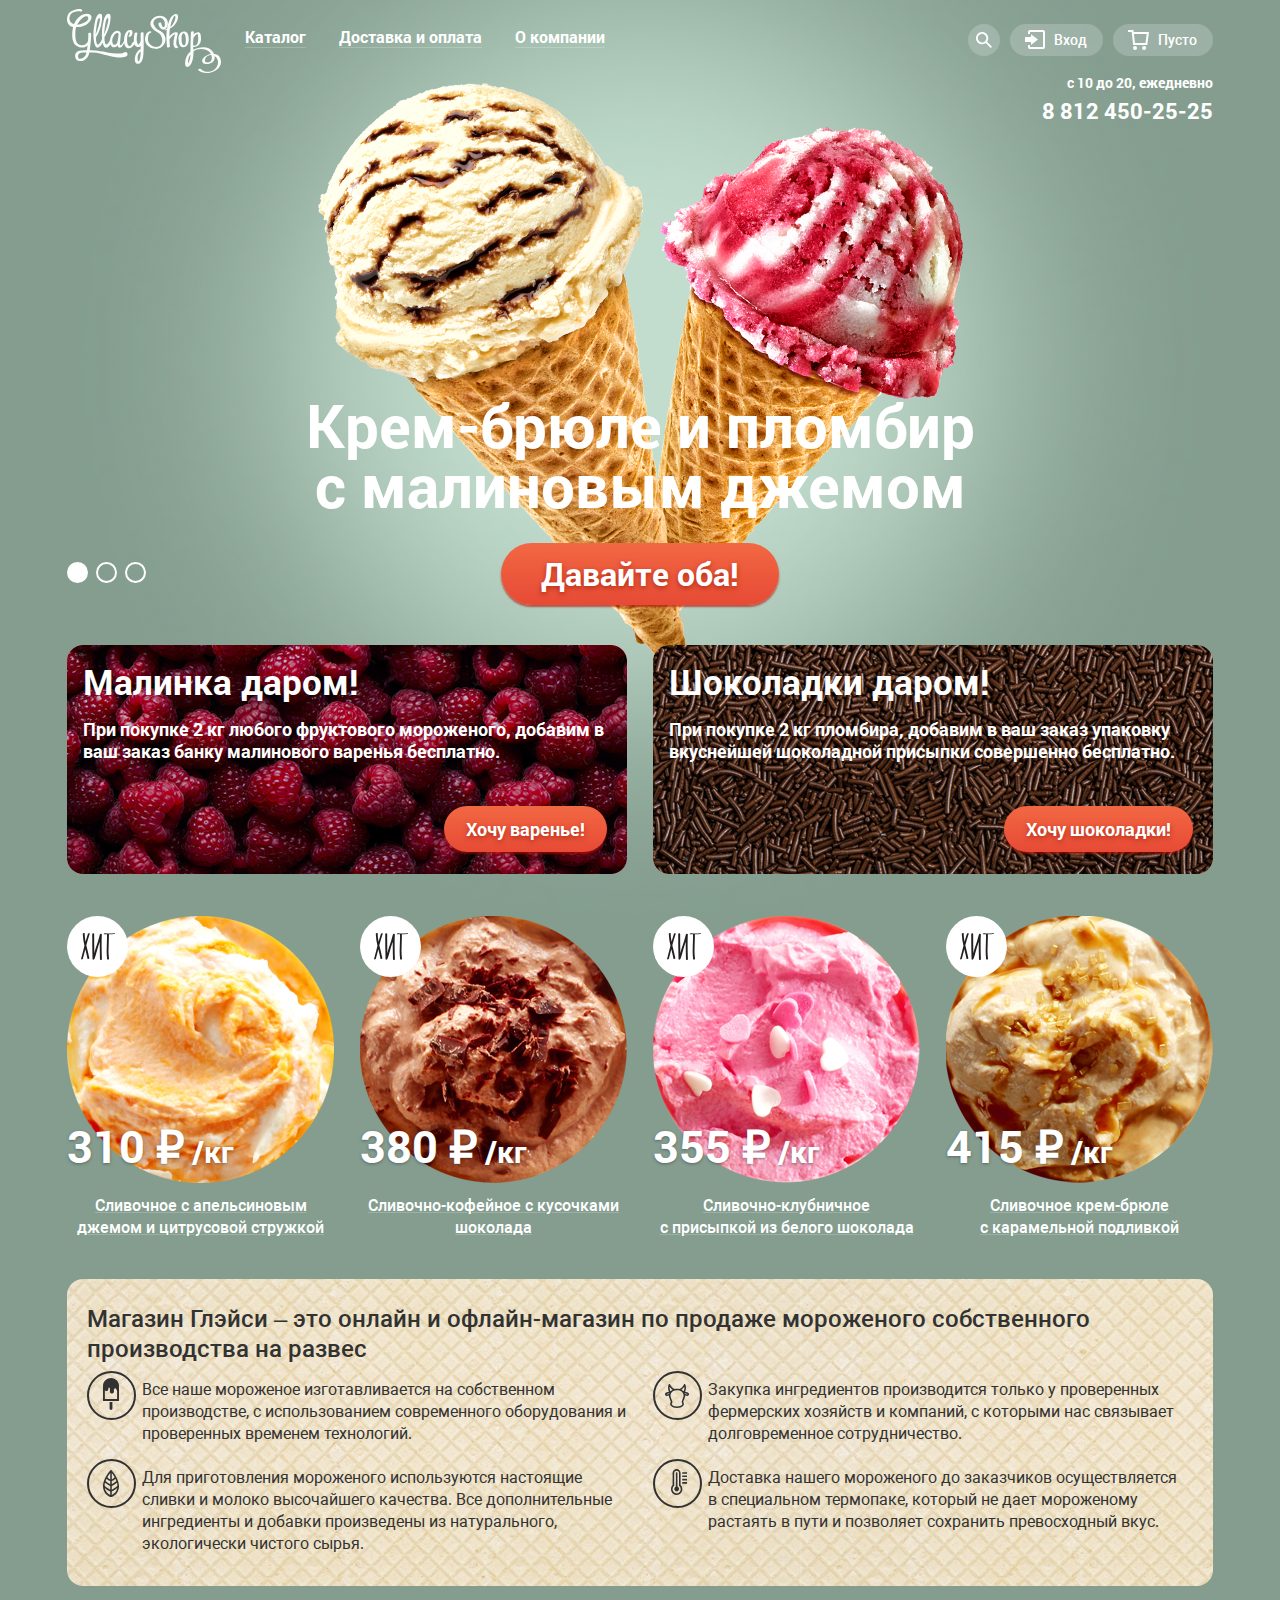
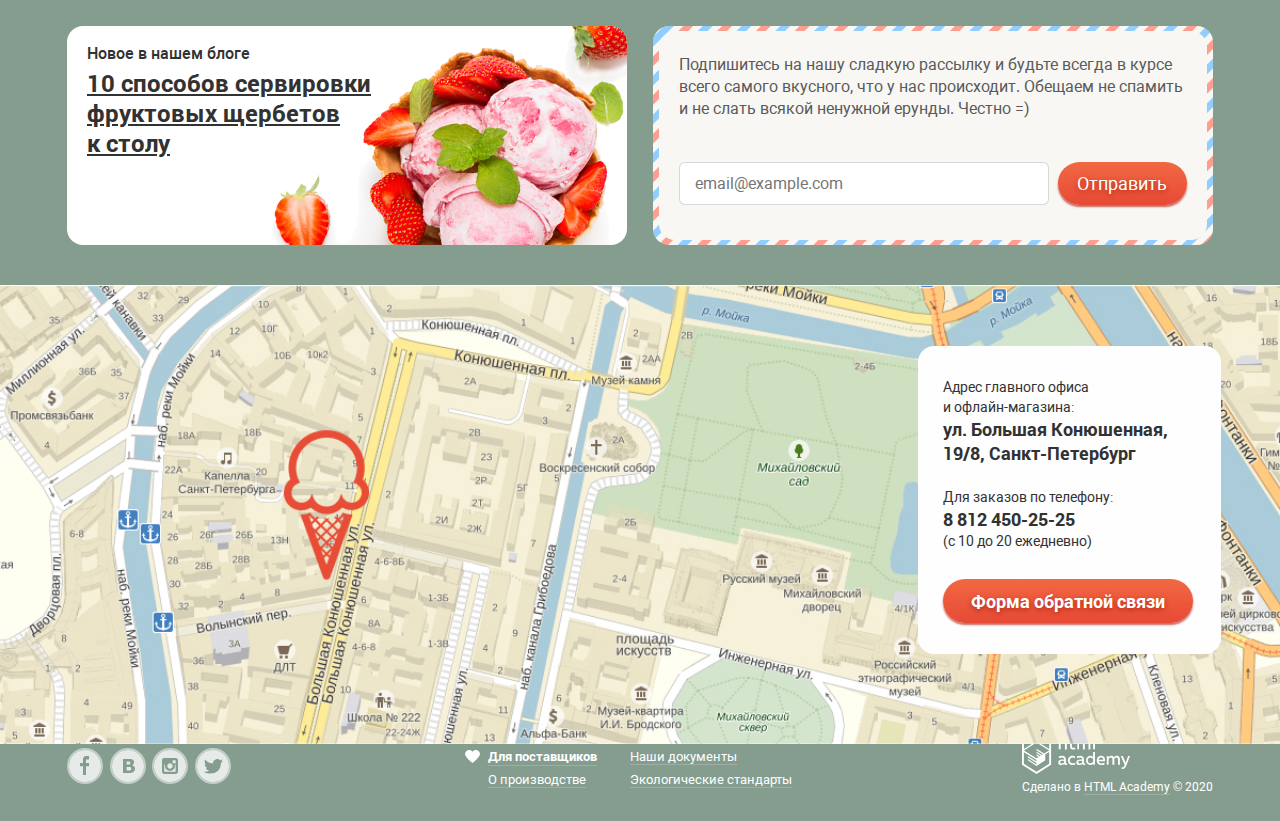
==== commit d4f7b7f8: "Сверстана главная страница и начало стилизации каталога" ====
--- a/index.html
+++ b/index.html
@@ -18,7 +18,9 @@
                     <nav class="main-navigation">
                         <ul class="main-navigation__list">
                             <li class="main-navigation__item navigation-item navigation-catalog">
-                                <a class="navigation-item__link" href="">Каталог</a>
+                                <a class="navigation-item__link" href="">
+                                    <span>Каталог</span>
+                                </a>
                                 <ul class="main-navigation__submenu submenu">
                                     <li class="submenu__item submenu-item">
                                         <a class="submenu-item__link submenu__main-link" href="">Новинки</a>
@@ -40,10 +42,14 @@
                                 </ul>
                             </li>
                             <li class="main-navigation__item navigation-item">
-                                <a class="navigation-item__link" href="">Доставка и оплата</a>
+                                <a class="navigation-item__link" href="">
+                                    <span>Доставка и оплата</span>
+                                </a>
                             </li>
                             <li class="main-navigation__item navigation-item">
-                                <a class="navigation-item__link" href="">О компании</a>
+                                <a class="navigation-item__link" href="">
+                                    <span>О компании</span>
+                                </a>
                             </li>
                         </ul>
                     </nav>
@@ -297,6 +303,26 @@
         </footer>
     </div>
 
+    <section class="modal modal__feedback modal-feedback">
+        <h2 class="modal-feedback__title">Мы обязательно вам ответим!</h2>
+        <form class="modal-feedback__form" action="https://echo.htmlacademy.ru" method="POST">
+            <p class="modal-feedback__name">
+                <label class="visually-hidden" for="name">Ваше имя и фамилия</label>
+                <input class="feedback-name" id="name" type="text" name="name" placeholder="Имя Фамилия">
+            </p>
+            <p class="modal-feedback__mail">
+                <label class="visually-hidden" for="mail">Ваш e-mail:</label>
+                <input class="feedback-mail" id="mail" type="email" name="mail" placeholder="email@example.com">
+            </p>
+            <p class="modal-feedback__message">
+                <label class="visually-hidden" for="letter">Текст письма:</label>
+                <textarea class="feedback-message" name="letter" id="letter" placeholder="В свободной форме"></textarea>
+            </p>
+            <button class="button modal-feedback__button" type="submit">Отправить</button>
+        </form>
+        <button class="modal__close" type="button" aria-label="Закрыть"></button>
+    </section>
+
     <script src="js/script.js"></script>
 
 </body>
--- a/css/style.css
+++ b/css/style.css
@@ -146,11 +146,6 @@
     background-image: url("../img/main_icecream-strawberry.png");
 }
 
-.site-header,
-.site-header a {
-    color: var(--main-color-white);
-}
-
 .site-header__top {
     display: flex;
     justify-content: space-between;
@@ -159,7 +154,7 @@
 
 .main-navigation {
     flex-grow: 1;
-    padding-left: 24px;
+    padding-left: 11px;
 }
 
 .main-navigation__list {
@@ -174,7 +169,7 @@
 }
 
 .main-navigation__item:not(:last-child) {
-    margin-right: 33px;
+    margin-right: 7px;
 }
 
 .main-navigation__item {
@@ -184,13 +179,18 @@
 
 .navigation-item__link {
     background: transparent;
+    color: var(--main-color-white);
+    padding: 5px 13px;
+    border-radius: 26px;
+}
+
+.navigation-item__link span {
     border-bottom: 1px solid var(--border-bottom);
 }
 
 .main-navigation__item:hover .navigation-item__link {
     background: var(--main-color-white);
     color: var(--blog-color);
-    padding: 5px 13px;
 }
 
 .main-navigation__item:active .navigation-item__link {
@@ -200,19 +200,6 @@
 
 .main-navigation__item_active {
     background: var(--submenu-active);
-}
-
-.main-navigation__item:hover {
-    border-bottom: none;
-    margin-left: -13px;
-}
-
-.main-navigation__item:hover .navigation-item__link {
-    border-radius: 26px;
-}
-
-.main-navigation__item:hover:not(:last-child) {
-    margin-right: 20px;
 }
 
 .main-navigation__item:hover .submenu {
@@ -263,9 +250,12 @@
 .submenu__main-link {
     position: relative;
     padding-top: 10px;
-    padding-bottom: 11px;
+    padding-bottom: 9px;
     border-top-left-radius: 4px;
     border-top-right-radius: 4px;
+    font-weight: bold;
+    font-size: 14px;
+    line-height: 18px;
 }
 
 .submenu::after {
@@ -374,13 +364,24 @@
 }
 
 .user-cabinet__form input:hover,
-.search__form input:hover {
+.search__form input:hover,
+.mailing-form input:hover,
+.modal-feedback__form input:hover {
+    padding-left: 14px;
     border: 2px solid #D3D3D2;
+}
+
+.modal-feedback__form textarea:hover {
+    border: 2px solid #D3D3D2;
+    padding-left: 14px;
+    padding-top: 15px;
 }
 
 .user-cabinet__form input:focus,
 .search__form input:focus,
-.mailing-form input:focus {
+.mailing-form input:focus,
+.modal-feedback__form input:focus,
+.modal-feedback__form textarea:focus {
     outline: none;
     border-color: var(--input-border-color);
     font-weight: bold;
@@ -394,7 +395,7 @@
 }
 
 .user-cabinet__login {
-    padding: 13px;
+    padding: 15px;
 }
 
 .user-cabinet__password {
@@ -406,6 +407,7 @@
     position: relative;
     padding: 8px 16px 8px 44px;
     background: var(--border-bottom);
+    color: var(--main-color-white);
     border-radius: 20px;
 }
 
@@ -470,6 +472,7 @@
     position: relative;
     padding: 8px 16px 8px 45px;
     background: var(--border-bottom);
+    color: var(--main-color-white);
     border-radius: 20px;
 }
 
@@ -480,6 +483,7 @@
 }
 
 .site-header__contacts a {
+    color: var(--main-color-white);
     font-size: 22px;
     line-height: 24px;
 }
@@ -487,6 +491,7 @@
 .working-hours {
     margin: 0;
     margin-bottom: 8px;
+    color: var(--main-color-white);
     font-size: 14px;
     line-height: 16px;
     text-align: end;
@@ -824,7 +829,7 @@
 
 .mailing-form__mail {
     width: 351px;
-    padding-left: 13px;
+    padding-left: 15px;
     border: 1px solid var(--mailing-form-border);
     border-radius: 6px;
     font-weight: normal;
@@ -994,3 +999,207 @@
     color: var(--main-color-white);
     border-bottom: 1px solid var(--border-bottom);
 }
+
+
+/* Modal */
+
+.modal {
+    display: none;
+    position: fixed;
+    right: 0;
+    left: 0;
+    margin: auto;
+    background-position: 0 0;
+    background: var(--blog-mailing-background);
+    border-radius: 6px;
+    z-index: 20;
+}
+
+.modal-feedback {
+    padding-top: 20px;
+    padding-left: 23px;
+    padding-bottom: 27px;
+    padding-right: 25px;
+    top: 60px;
+    bottom: auto;
+    width: 477px;
+    box-sizing: border-box;
+}
+
+.modal-feedback__form {
+    display: flex;
+    flex-direction: column;
+}
+
+.modal-feedback__name,
+.modal-feedback__mail {
+    margin: 0;
+    padding: 0;
+}
+
+.modal-feedback__message {
+    margin: 0;
+    padding: 0;
+    margin-bottom: 25px;
+}
+
+.modal-feedback p:not(:last-of-type) {
+    margin-bottom: 20px;
+}
+
+.modal-feedback input,
+.modal-feedback textarea {
+    width: 267px;
+    height: 44px;
+    padding-left: 15px;
+    border: 1px solid var(--input-border);
+    box-sizing: border-box;
+    border-radius: 4px;
+}
+
+.modal-feedback__message textarea {
+    width: 428px;
+    height: 154px;
+    padding-top: 16px;
+}
+
+.modal-feedback input::placeholder,
+.modal-feedback textarea::placeholder {
+    font-weight: normal;
+    font-size: 16px;
+    line-height: 20px;
+    color: var(--placeholder-color);
+}
+
+.modal-feedback__title {
+    margin: 0;
+    padding: 0;
+    margin-bottom: 26px;
+    font-style: normal;
+    font-weight: 500;
+    font-size: 24px;
+    line-height: 28px;
+}
+
+.modal-feedback__button {
+    width: 140px;
+    border: none;
+    padding: 10px 24px;
+    font-style: normal;
+    font-weight: bold;
+    font-size: 18px;
+    line-height: 24px;
+    align-self: flex-end;
+    cursor: pointer;
+}
+
+.modal__close {
+    padding: 0;
+    position: absolute;
+    top: 4px;
+    right: 10px;
+    width: 18px;
+    background-color: transparent;
+    border: 0;
+    cursor: pointer;
+    z-index: 20;
+}
+
+.modal__close::before,
+.modal__close::after {
+    content: "";
+    position: absolute;
+    top: 12px;
+    left: 2px;
+    width: 2px;
+    height: 21px;
+    border-radius: 3px;
+    background: #231F20;
+}
+
+.modal__close::before {
+    transform: rotate(45deg);
+}
+
+.modal__close::after {
+    transform: rotate(-45deg);
+}
+
+.modal-show {
+    display: block;
+    animation: bounce 0.6s;
+}
+
+.modal-error {
+    animation: shake 0.6s;
+}
+
+
+/* Animations */
+
+@keyframes bounce {
+    0% {
+        transform: translateY(-2000px);
+    }
+    70% {
+        transform: translateY(30px);
+    }
+    90% {
+        transform: translateY(-10px);
+    }
+    100% {
+        transform: translateY(0);
+    }
+}
+
+@keyframes shake {
+    0%,
+    100% {
+        transform: translateX(0);
+    }
+    10%,
+    30%,
+    50%,
+    70%,
+    90% {
+        transform: translateX(-10px);
+    }
+    20%,
+    40%,
+    60%,
+    80% {
+        transform: translateX(10px);
+    }
+}
+
+
+/* Catalog */
+
+.site-logo__link {
+    max-height: 64px;
+}
+
+.current__link {
+    background: #D07058;
+}
+
+.current__link span {
+    border: none;
+}
+
+.cart__full {
+    display: none;
+}
+
+.cart-link__full {
+    background-color: var(--main-color-white);
+    color: var(--blog-color);
+}
+
+.main-navigation__item:hover .current__link,
+.main-navigation__item:focus .current__link,
+.main-navigation__item:active .current__link {
+    background: #D07058;
+    color: var(--main-color-white);
+    box-shadow: none;
+}
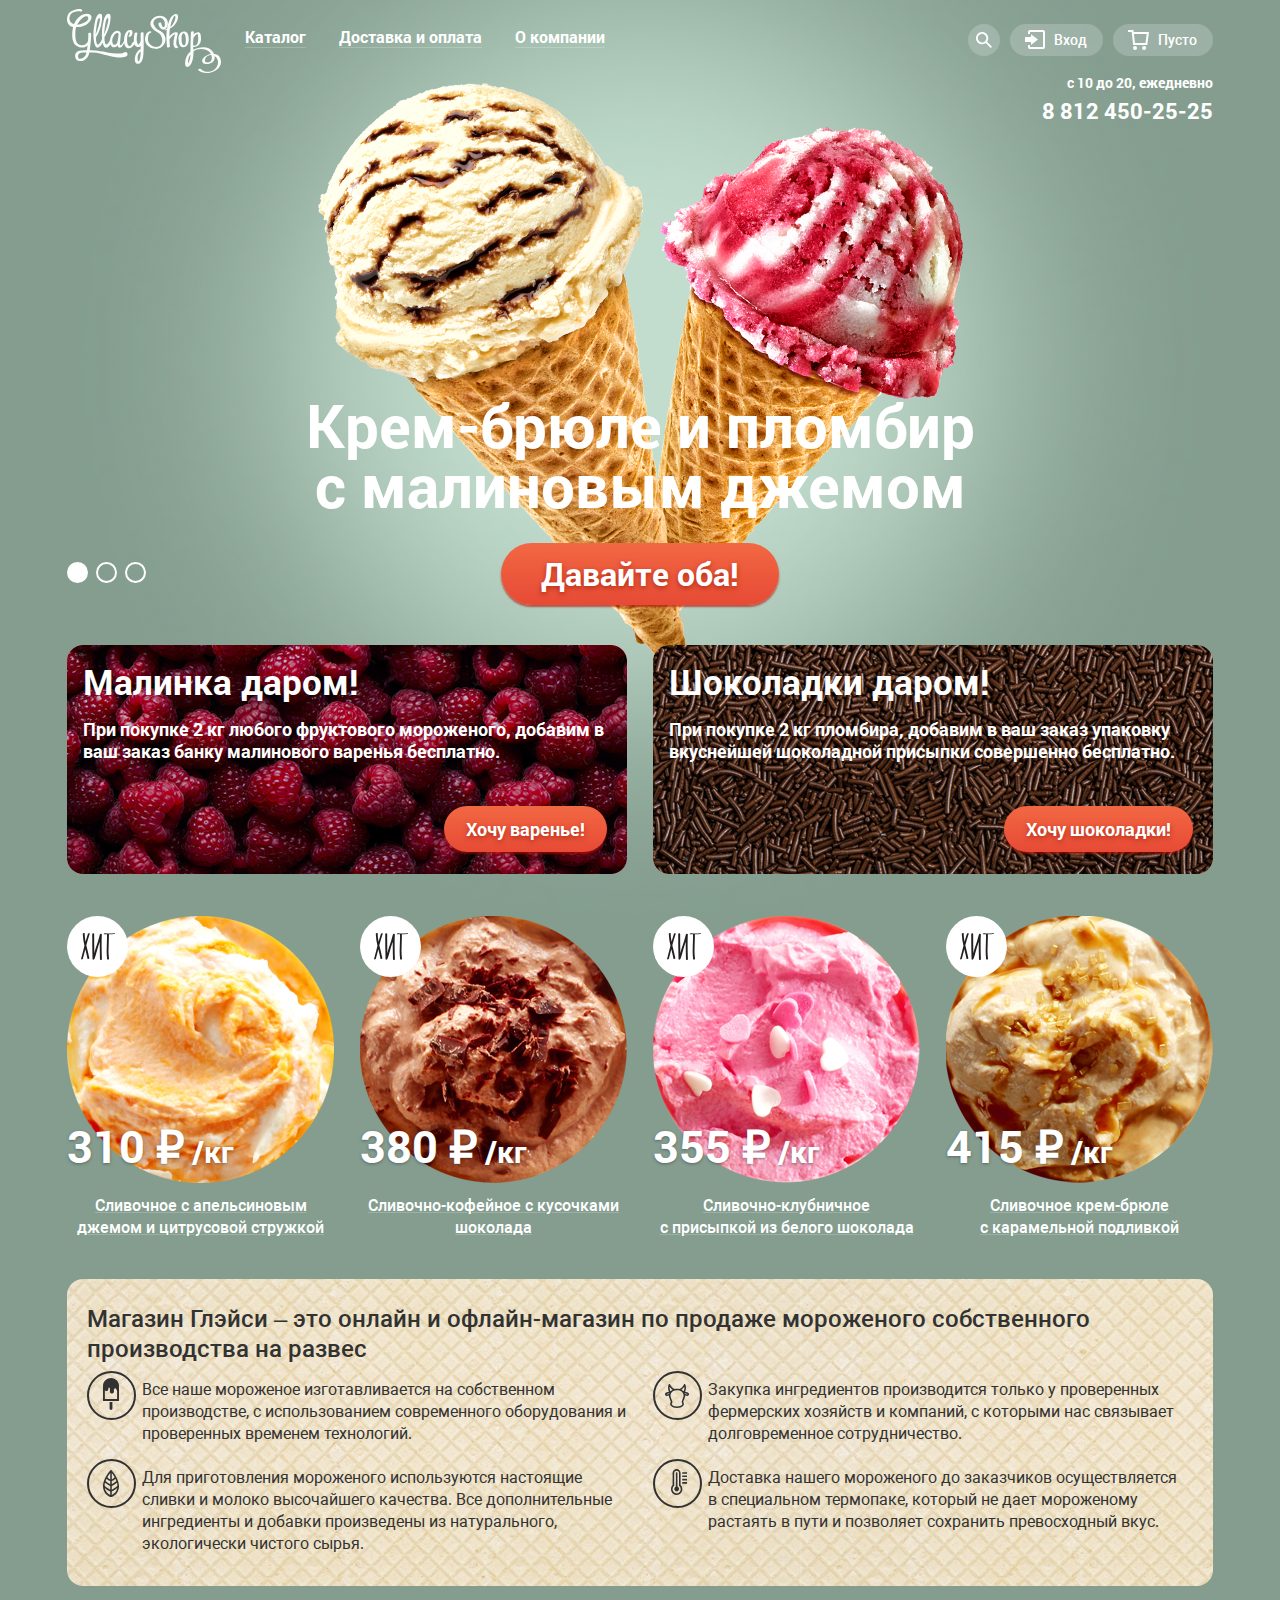
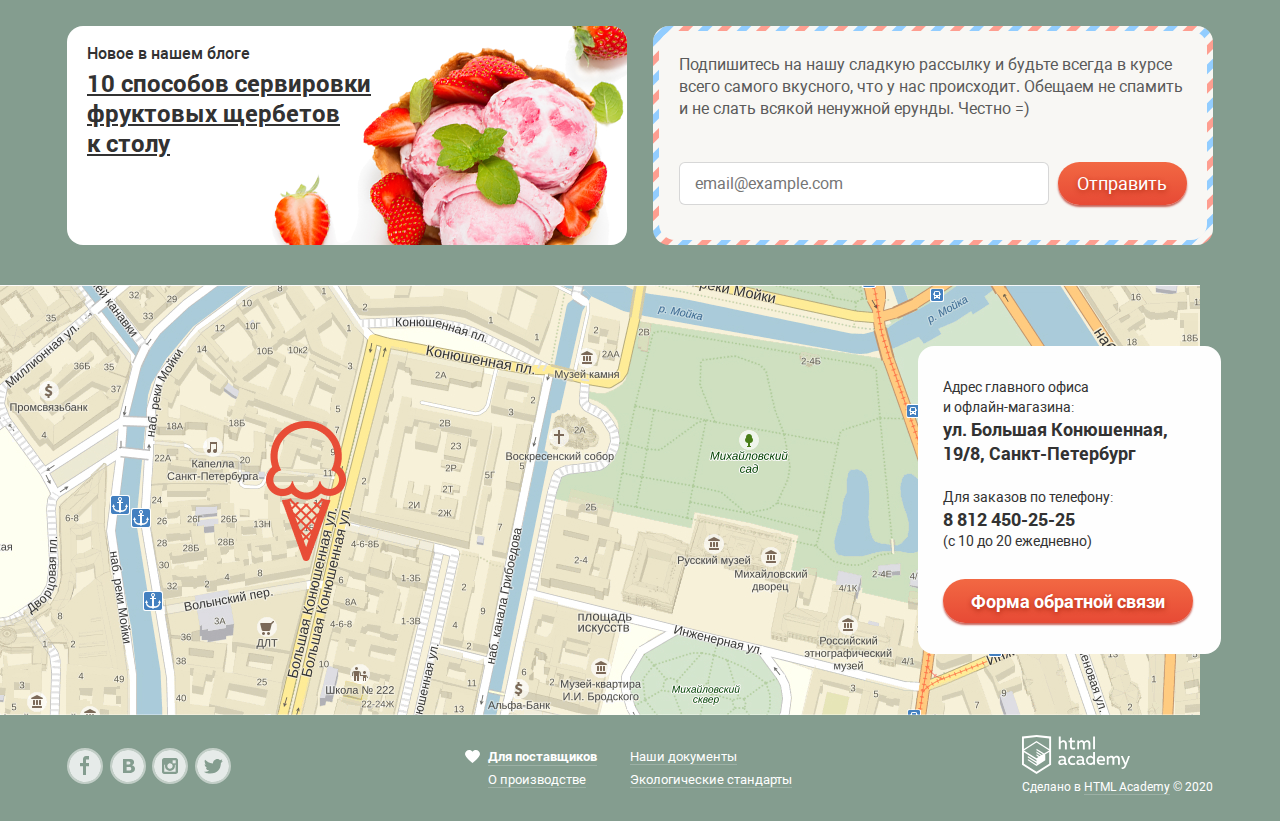
==== commit 2022c09b: "Сверстана вторая страница, различные правки по проекту" ====
--- a/index.html
+++ b/index.html
@@ -6,7 +6,7 @@
     <meta name="viewport" content="width=device-width, initial-scale=1.0">
     <title>HTML Academy: Глейси</title>
     <link rel="stylesheet" href="css/normalize.css">
-    <link rel="stylesheet" href="css/style.css">
+    <link rel="stylesheet" href="css/style.min.css">
 </head>
 
 <body>
@@ -323,7 +323,7 @@
         <button class="modal__close" type="button" aria-label="Закрыть"></button>
     </section>
 
-    <script src="js/script.js"></script>
+    <script src="js/script.min.js"></script>
 
 </body>
 
--- a/css/style.min.css
+++ b/css/style.min.css
@@ -0,0 +1 @@
+@-webkit-keyframes bounce{0%{transform:translateY(-2000px)}70%{transform:translateY(30px)}90%{transform:translateY(-10px)}to{transform:translateY(0)}}@keyframes bounce{0%{transform:translateY(-2000px)}70%{transform:translateY(30px)}90%{transform:translateY(-10px)}to{transform:translateY(0)}}@-webkit-keyframes shake{0%,to{transform:translateX(0)}10%,30%,50%,70%,90%{transform:translateX(-10px)}20%,40%,60%,80%{transform:translateX(10px)}}@keyframes shake{0%,to{transform:translateX(0)}10%,30%,50%,70%,90%{transform:translateX(-10px)}20%,40%,60%,80%{transform:translateX(10px)}}@font-face{font-family:'Roboto';font-style:normal;font-weight:400;src:local('Roboto'),local('Roboto-Regular'),url(../fonts/roboto.woff2) format('woff2'),url(../fonts/roboto.woff) format('woff')}@font-face{font-family:'Roboto';font-style:normal;font-weight:500;src:local('Roboto Medium'),local('Roboto-Medium'),url(../fonts/robotomedium.woff2) format('woff2'),url(../fonts/robotomedium.woff) format('woff')}@font-face{font-family:'Roboto';font-style:normal;font-weight:900;src:local('Roboto Black'),local('Roboto-Black'),url(../fonts/robotobold.woff2) format('woff2'),url(../fonts/robotobold.woff) format('woff')}:root{--body-background-green: #849D8F;--body-background-blue: #8996A6;--body-background-pink: #9D8B84;--main-color-white: #FFFFFF;--main-color-black: #000000;--border-bottom: rgba(255, 255, 255, 0.2);--button-shadow: rgba(172, 16, 0, 0.64);--button-text-shadow: rgba(160, 32, 11, 0.76);--button-gradient-top: #F26843;--button-gradient-bot: #E74A35;--raspberry-background: #dc143c;--chocolate-background: #d2691e;--catalog-text-shadow: rgba(49, 50, 53, 0.5);--features-background: #f4a460;--blog-color: #323232;--blog-mailing-background: #F8F7F4;--catalog-item-shadow: rgba(0, 0, 0, 0.2);--mailing-form-color: #5A5A5A;--mailing-form-border: rgba(178, 178, 178, 0.52);--contacts-all-color: #FEFEFE;--socials-border-color: rgba(255, 255, 255, 0.5);--submenu-border-color: rgba(50, 50, 50, 0.2);--submenu-box-shadow: rgba(0, 0, 0, 0.4);--submenu-background-hover: #FBDED7;--submenu-background-active: #F6B5A5;--submenu-active: #D07058;--placeholder-color: #999999;--input-border: #D3D3D2;--navigation-item-active: #EDEDED;--navigation-item-box-shadow-active: #696969;--user-cabinet-help-hover: #E84D37;--user-cabinet-help-border: rgba(232, 77, 55, 0.5);--footer-link-hover: #FFBC9E;--footer-link-border-hover: rgba(255, 188, 158, 0.5);--input-border-color: rgba(46, 136, 228, 0.52);--button-box-shadow-hover: #AC1000;--button-background-active: rgba(0, 0, 0, 0.07);--button-box-shadow-active: #942718;--slider-controls-hover: rgba(255, 255, 255, 0.4);--modal-close-color: #231F20;--border-cart-full: #CACAC7;--toggle-background: #ababab;--scale-bar-color: rgba(248, 247, 244, 0.5)}html{height:100%;box-sizing:border-box}body{min-width:1200px;min-height:100%;margin:0;padding:0;display:grid;grid-template-rows:-webkit-min-content 1fr -webkit-min-content;grid-template-rows:min-content 1fr min-content;align-content:start;font-family:'Roboto',Arial,sans-serif;font-size:18px;line-height:22px;font-weight:700;background-color:var(--body-background-green)}a{text-decoration:none}img{max-width:100%;height:auto}.visually-hidden{position:absolute;width:1px;height:1px;margin:-1px;border:0;padding:0;clip:rect(0 0 0 0);overflow:hidden}.container{width:1146px;margin:0 auto}.button{display:inline-block;vertical-align:top;padding:9px 40px;background:linear-gradient(180deg,var(--button-gradient-top) 0%,var(--button-gradient-bot) 100%);box-shadow:0 2px 2px var(--button-shadow);border-radius:70px;font-size:32px;line-height:44px;color:var(--main-color-white);text-shadow:0 2px 5px var(--button-text-shadow)}.button:focus,.button:hover{background:linear-gradient(0deg,var(--border-bottom),var(--border-bottom)),linear-gradient(180deg,var(--button-gradient-top) 0%,var(--button-gradient-bot) 100%);box-shadow:0 2px 2px var(--button-box-shadow-hover)}.button:active{background:linear-gradient(0deg,var(--button-background-active),var(--button-background-active)),linear-gradient(180deg,var(--button-gradient-top) 0%,var(--button-gradient-bot) 100%);box-shadow:inset 0 2px 2px var(--button-box-shadow-active)}.site-wrapper{background-repeat:no-repeat;background-position:top center}.site-wrapper_1{background-color:var(--body-background-green);background-image:url(../img/main_icecream-raspberry.png)}.site-wrapper_2{background-color:var(--body-background-blue);background-image:url(../img/main_icecream-lemon.png)}.site-wrapper_3{background-color:var(--body-background-pink);background-image:url(../img/main_icecream-strawberry.png)}.site-header__top{display:flex;justify-content:space-between;padding-top:9px}.main-navigation{flex-grow:1;padding-left:11px}.main-navigation__list{margin:0;display:flex;flex-wrap:wrap;padding:19px 0 0;font-size:16px;line-height:18px;list-style-type:none}.main-navigation__item:not(:last-child){margin-right:7px}.main-navigation__item{position:relative;padding-bottom:20px}.navigation-item__link{background:0 0;color:var(--main-color-white);padding:5px 13px;border-radius:26px}.navigation-item__link span{border-bottom:1px solid var(--border-bottom)}.main-navigation__item:hover .navigation-item__link{background:var(--main-color-white);color:var(--blog-color)}.main-navigation__item:active .navigation-item__link{background:var(--navigation-item-active);box-shadow:inset 0 2px 1px var(--navigation-item-box-shadow-active)}.main-navigation__item_active{background:var(--submenu-active)}.main-navigation__item:hover .submenu,.personal-navigation__search:hover .search__form,.user-cabinet:hover .user-cabinet__form{display:block}.submenu{margin:0;display:none;position:absolute;top:31px;right:-49px;list-style-type:none;font-style:normal;font-weight:400;font-size:14px;line-height:16px;background:var(--main-color-white);box-shadow:0 20px 20px var(--submenu-box-shadow);border-radius:4px;width:143px;z-index:1}.submenu-list{padding-top:1px;list-style-type:none}.submenu__item a{display:block;padding-left:21px}.filters-sorting select:hover,.submenu-item__link{color:var(--blog-color)}.submenu-item__link:hover{background-color:var(--submenu-background-hover)}.submenu-item__link:active{background-color:var(--submenu-background-active)}.submenu-item__link_active{background-color:var(--submenu-active)}.submenu__main-link{position:relative;padding-top:10px;padding-bottom:9px;border-top-left-radius:4px;border-top-right-radius:4px;font-weight:700;font-size:14px;line-height:18px}.submenu::after{content:"";position:absolute;height:1px;background-color:var(--submenu-border-color);width:128px;top:37px;left:7px}.submenu-list__item a{padding-top:7px;padding-bottom:7px}.submenu-list__item:first-child a{padding-bottom:10px;padding-top:10px}.submenu-list__item:last-child a{border-bottom-right-radius:4px;border-bottom-left-radius:4px;padding-top:10px;padding-bottom:10px}.personal-navigation{display:flex;align-items:center;font-weight:500;font-size:14px;line-height:16px}.personal-navigation__item{position:relative;padding-bottom:3px}.search__form{display:none;position:absolute;top:36px;right:0;padding:18px 15px;background:var(--blog-mailing-background);box-shadow:0 20px 20px var(--submenu-box-shadow);border-radius:4px;z-index:1}.search__form input{width:311px;max-height:44px;padding:15px;border:1px solid var(--input-border);box-sizing:border-box;border-radius:4px}.search__form input::-webkit-input-placeholder{color:var(--placeholder-color)}.search__form input::-moz-placeholder{color:var(--placeholder-color)}.search__form input::placeholder{color:var(--placeholder-color)}.personal-navigation__item:not(:last-child){margin-right:10px}.search__link{display:flex;padding:8px;background:var(--border-bottom);border-radius:50%}.user-cabinet{position:relative}.user-cabinet__form{display:none;padding:19px 16px 22px 19px;position:absolute;top:36px;right:0;background:var(--blog-mailing-background);box-shadow:0 20px 20px var(--submenu-box-shadow);border-radius:4px;z-index:1}.user-cabinet__form input{width:241px;max-height:44px;margin-bottom:20px;border:1px solid var(--input-border);box-sizing:border-box;border-radius:4px}.mailing-form input:hover,.modal-feedback__form input:hover,.modal-feedback__form textarea:hover,.search__form input:hover,.user-cabinet__form input:hover{padding-left:14px;border:2px solid var(--input-border)}.modal-feedback__form textarea:hover{padding-top:15px}.mailing-form input:focus,.modal-feedback__form input:focus,.modal-feedback__form textarea:focus,.search__form input:focus,.user-cabinet__form input:focus{outline:0;border-color:var(--input-border-color);font-weight:700;font-size:16px;line-height:20px;color:var(--blog-color)}.user-cabinet__form input::-webkit-input-placeholder{color:var(--placeholder-color)}.user-cabinet__form input::-moz-placeholder{color:var(--placeholder-color)}.user-cabinet__form input::placeholder{color:var(--placeholder-color)}.user-cabinet__login{padding:15px}.user-cabinet__password{padding:13px 15px}.user-cabinet__link{display:flex;position:relative;padding:8px 16px 8px 44px;background:var(--border-bottom);color:var(--main-color-white);border-radius:20px}.cart__link svg,.user-cabinet__link svg{position:absolute;top:6px;left:15px}.user-cabinet__button{padding:14px 26px;font-weight:700;font-size:18px;line-height:16px;border:0;cursor:pointer}.user-cabinet__inner{display:flex;justify-content:space-between}.user-cabinet__help{display:flex;flex-direction:column;justify-content:space-around}.user-cabinet__help a{width:-webkit-max-content;width:-moz-max-content;width:max-content;font-weight:400;font-size:13px;line-height:15px;color:var(--blog-color);border-bottom:1px solid var(--submenu-border-color)}.user-cabinet__help a:active,.user-cabinet__help a:focus,.user-cabinet__help a:hover{color:var(--user-cabinet-help-hover);border-bottom-color:var(--user-cabinet-help-border)}.navigation-link:hover{color:var(--blog-color)}.navigation-link:hover svg path{fill:var(--blog-color)}.cart__link{display:flex;position:relative;padding:8px 16px 8px 45px;background:var(--border-bottom);color:var(--main-color-white);border-radius:20px}.site-header__bottom{padding-top:2px;display:flex;justify-content:flex-end}.site-header__contacts a,.working-hours{color:var(--main-color-white);font-size:22px;line-height:24px}.working-hours{margin:0 0 8px;font-size:14px;line-height:16px;text-align:end}.slider{margin-bottom:40px;padding-top:212px;position:relative;text-align:center}.slider__list{margin:0}.slide{margin:0 auto;display:none;max-width:672px}.slide__title{margin-bottom:28px;font-size:60px;line-height:60px;color:var(--main-color-white)}.slider__controls{display:flex;justify-content:space-between;position:absolute;bottom:22px;left:0;z-index:20;width:79px}.slider__controls button{padding:0;width:21px;height:21px;background-color:transparent;border:2px solid var(--main-color-white);border-radius:50%;cursor:pointer}.slider__controls button:hover{background-color:var(--slider-controls-hover)}.navigation-link:hover,.slider__controls .current,.slider__controls .current:hover{background-color:var(--main-color-white)}.catalog__item:hover .catalog-item__wrapper,.catalog__item:hover .catalog__button,.slide__item_current{display:block}.stocks__list{margin:0 0 42px;display:flex;justify-content:space-between;list-style:none;color:var(--main-color-white)}.stocks__item{display:flex;flex-direction:column;box-sizing:border-box;padding-top:16px;padding-left:16px;padding-right:20px;max-width:560px;border-radius:16px}.stocks-item__title{margin:0 0 16px;font-size:35px;line-height:41px}.stocks-item__descr{margin:0 0 44px;font-size:18px;line-height:22px}.stocks__button{margin-bottom:22px;padding:11px 22px;font-size:18px;line-height:24px;align-self:flex-end}.stocks-item:first-child{background-image:url(../img/img_raspberry.png);background-repeat:no-repeat;background-color:var(--raspberry-background)}.stocks-item:last-child{background-image:url(../img/img_chocolate.png);background-repeat:no-repeat;background-color:var(--chocolate-background)}.catalog__list{display:grid;grid-column-gap:26px;grid-row-gap:37px;grid-template-columns:267px 267px 267px 267px;list-style-type:none;grid-auto-rows:auto;color:var(--main-color-white)}.catalog__item{position:relative}.catalog-main__list .catalog__item::after{content:"";position:absolute;width:61px;height:61px;top:0;left:0;background-image:url(../img/catalog_hit.svg);background-color:var(--main-color-white);background-position:14px;border-radius:50%;background-repeat:no-repeat}.catalog__item img{margin-bottom:8px}.catalog-item__price{margin:0;position:absolute;bottom:70px;font-size:45px;line-height:45px;text-shadow:0 1px 3px var(--catalog-text-shadow)}.catalog-item__price span{padding-left:7px;font-size:30px;line-height:35px}.catalog-item__title{margin:0;font-weight:500;font-size:16px;line-height:22px;text-align:center;text-decoration:underline;-webkit-text-decoration-color:var(--border-bottom);text-decoration-color:var(--border-bottom)}.catalog__button{display:none;position:absolute;padding:12px 16px;right:34px;bottom:-54px;font-size:18px;line-height:24px;z-index:2}.catalog-item__wrapper{display:none;position:absolute;width:293px;height:402px;top:-5px;left:-13px;background:var(--main-color-white);opacity:.2;box-shadow:0 20px 20px var(--catalog-item-shadow);border-radius:4px;z-index:1}.catalog-main,.features{margin-bottom:40px}.features{padding-top:25px;padding-left:20px;border-radius:16px;background-image:url(../img/img_wafer.jpg);background-color:var(--features-background);color:var(--blog-color)}.features__title{margin:0 0 15px;font-weight:500;font-size:24px;line-height:30px}.features-item__descr{margin:0}.features__list{margin:0;padding-left:55px;padding-right:20px;padding-bottom:9px;list-style-type:none;font-weight:400;font-size:16px;line-height:22px;display:flex;justify-content:space-between;flex-wrap:wrap}.features__item{position:relative;width:485px;margin-bottom:22px}.features__item::before{position:absolute;content:"";width:45px;height:45px;border:2px solid var(--blog-color);border-radius:50%;top:-8px;left:-55px}.features__item:nth-child(1)::before{background-image:url(../img/icon_icecream.svg);background-position:14px 5px;background-repeat:no-repeat}.features__item:nth-child(2)::before{background-image:url(../img/icon_cow.svg);background-position:10px;background-repeat:no-repeat}.features__item:nth-child(3)::before{background-image:url(../img/icon_leaf.svg);background-position:14px 9px;background-repeat:no-repeat}.features__item:nth-child(4)::before{background-image:url(../img/icon_termo.svg);background-position:16px 8px;background-repeat:no-repeat}.site-blog{margin-bottom:40px;display:flex;justify-content:space-between}.site-blog__item{width:560px}.blog{box-sizing:border-box;padding-top:17px;padding-left:20px;padding-bottom:87px;border-radius:16px;background-color:var(--main-color-white);background-image:url(../img/img_strawberry_background.png);background-repeat:no-repeat}.blog__title{margin:0 0 3px;font-weight:500;font-size:16px;line-height:22px;color:var(--blog-color)}.blog__link{font-size:24px;line-height:30px;color:var(--blog-color);text-decoration:underline}.mailing,.mailing-form{border-radius:16px;background-color:var(--blog-mailing-background);background-repeat:no-repeat}.mailing{box-sizing:border-box;padding-top:5px;padding-left:6px;padding-right:6px;background-image:url(../img/img_mail_background.png)}.mailing-form{padding:23px 20px 35px}.mailing-form__descr{margin:0 0 42px;color:var(--mailing-form-color);font-weight:400;font-size:16px;line-height:22px}.mailing-form__box{display:flex;justify-content:space-between}.mailing-form__mail{width:351px;padding-left:15px;border:1px solid var(--mailing-form-border);border-radius:6px;font-weight:400;font-size:16px;line-height:24px}.mailing-form__button{padding:10px 20px 9px 19px;font-size:18px;line-height:24px;border:0;cursor:pointer}.contacts,.contacts iframe{position:relative}.contacts img{position:absolute;height:-webkit-max-content;height:-moz-max-content;height:max-content;z-index:1}.contacts iframe{min-width:100%;z-index:2;border:0}.contacts-all{box-sizing:border-box;padding:31px 25px;position:absolute;top:61px;right:59px;max-width:303px;background-color:var(--contacts-all-color);border-radius:16px;color:var(--blog-color);z-index:3}.contacts-all__address,.contacts-all__phone{margin:0 0 22px;font-weight:400;font-size:14px;line-height:20px}.contacts-all__address span,.contacts-all__phone a{font-weight:700;font-size:18px;line-height:24px}.contacts-all__phone{margin:0 0 28px}.contacts-all__phone a{color:var(--blog-color)}.contacts-all__button{padding:10px 28px;font-size:18px;line-height:24px}.site-footer .container,.socials{display:flex;justify-content:space-between}.site-footer .container{padding-top:16px;padding-bottom:25px}.socials{margin:0;flex-wrap:wrap;align-items:center;width:164px;list-style-type:none}.socials__link{display:flex;width:32px;height:32px;border:2px solid var(--socials-border-color);border-radius:50%}.socials__link:active svg path,.socials__link:focus svg path,.socials__link:hover svg path{fill-opacity:1}.footer-menu{margin:0;width:327px;list-style-type:none;display:grid;grid-template-columns:auto auto;grid-auto-rows:-webkit-min-content;grid-auto-rows:min-content;align-content:center;padding-left:49px;grid-column-gap:11px}.footer-menu__link{font-weight:400;font-size:13px;line-height:18px;color:var(--main-color-white);border-bottom:1px solid var(--border-bottom)}.footer-menu__link:active,.footer-menu__link:focus,.footer-menu__link:hover,.site-header__contacts a:active,.site-header__contacts a:focus,.site-header__contacts a:hover{color:var(--footer-link-hover);border-bottom-color:var(--footer-link-border-hover)}.footer-menu__item:first-child .footer-menu__link{position:relative;font-weight:700;font-size:13px;line-height:18px}.footer-menu__item:first-child .footer-menu__link::before{position:absolute;content:"";width:15px;height:13px;background-image:url(../img/icon_heart.svg);top:3px;right:117px}.copyright__descr{margin:0;font-weight:400;font-size:12px;line-height:18px;color:var(--main-color-white)}.breadcrumbs__item a,.copyright__link{color:var(--main-color-white);border-bottom:1px solid var(--border-bottom)}.modal{display:none;position:fixed;right:0;left:0;margin:auto;background-position:0 0;background:var(--blog-mailing-background);border-radius:6px;z-index:20}.modal-feedback{padding:20px 25px 27px 23px;top:60px;bottom:auto;width:477px;box-sizing:border-box}.modal-feedback__form{display:flex;flex-direction:column}.modal-feedback__mail,.modal-feedback__name{margin:0;padding:0}.modal-feedback__message{padding:0;margin:0 0 25px}.modal-feedback p:not(:last-of-type){margin-bottom:20px}.modal-feedback input,.modal-feedback textarea{width:267px;height:44px;padding-left:15px;border:1px solid var(--input-border);box-sizing:border-box;border-radius:4px}.modal-feedback__message textarea{width:428px;height:154px;padding-top:16px}.modal-feedback input::-webkit-input-placeholder,.modal-feedback textarea::-webkit-input-placeholder{font-weight:400;font-size:16px;line-height:20px;color:var(--placeholder-color)}.modal-feedback input::-moz-placeholder,.modal-feedback textarea::-moz-placeholder{font-weight:400;font-size:16px;line-height:20px;color:var(--placeholder-color)}.modal-feedback input::placeholder,.modal-feedback textarea::placeholder{font-weight:400;font-size:16px;line-height:20px;color:var(--placeholder-color)}.modal-feedback__title{padding:0;margin:0 0 26px;font-style:normal;font-weight:500;font-size:24px;line-height:28px}.modal-feedback__button{width:140px;border:0;padding:10px 24px;font-style:normal;font-weight:700;font-size:18px;line-height:24px;align-self:flex-end;cursor:pointer}.modal__close{padding:0;position:absolute;top:4px;right:10px;width:18px;background-color:transparent;border:0;cursor:pointer;z-index:20}.modal__close::after,.modal__close::before{content:"";position:absolute;top:12px;left:2px;width:2px;height:21px;border-radius:3px;background:var(--modal-close-color)}.modal__close::before{transform:rotate(45deg)}.modal__close::after{transform:rotate(-45deg)}.modal-show{display:block;-webkit-animation:bounce .6s;animation:bounce .6s}.modal-error{-webkit-animation:shake .6s;animation:shake .6s}.current-page__link,.current-page__link:active,.current-page__link:focus,.current-page__link:hover{background:var(--submenu-active);color:var(--main-color-white)}.site-logo__link{max-height:64px}.current__link{background:var(--submenu-active)}.current__link span{border:0}.cart-link__full{background-color:var(--main-color-white);color:var(--blog-color)}.cart:hover .cart__full{display:flex}.cart{position:relative}.cart__full{display:none;position:absolute;width:539px;padding-top:28px;padding-left:21px;padding-right:17px;flex-direction:column;top:36px;right:0;background:var(--blog-mailing-background);box-shadow:0 20px 20px var(--submenu-box-shadow);border-radius:4px;box-sizing:border-box}.cart-full__list,.cart-item{display:flex;position:relative}.cart-full__list{margin:0;padding:0;flex-direction:column}.cart-full__list:after{content:"";position:absolute;width:510px;height:0;outline:1px solid var(--border-cart-full);bottom:17px;right:-3px}.cart-item{margin-bottom:37px}.cart-item:last-child{margin-bottom:33px}.cart-item__name{color:var(--blog-color)}.cart-item__amount,.cart-item__name,.cart-item__price{font-style:normal;font-weight:400;font-size:13px;line-height:16px}.cart-item__price{color:var(--blog-color)}.cart-item__name{position:relative;width:216px;margin-right:31px}.cart-item:first-child .cart-item__name::before{content:"";position:absolute;width:33px;height:33px;top:-9px;left:-46px;background-image:url(../img/cart-item-1.png)}.cart-item:nth-child(2) .cart-item__name::before{content:"";position:absolute;width:33px;height:33px;top:-9px;left:-46px;background-image:url(../img/cart-item-2.png)}.cart-item__amount{margin:0 26px 0 0;color:var(--main-color-black)}.cart-item__amount span{opacity:.5}.cart-item__price{margin:0}.cart-full__total{margin:0 0 15px;padding:0;align-self:flex-end;font-size:15px;line-height:16px;color:var(--blog-color)}.cart-full__button{margin-bottom:23px;padding:13px 15px;font-weight:700;font-size:18px;line-height:16px;align-self:flex-end;box-sizing:border-box}.cart-item__clear{width:11px;margin-right:55px;padding:0;position:relative;background-color:transparent;border:0;cursor:pointer;z-index:20}.cart-item__clear::after,.cart-item__clear::before{content:"";position:absolute;top:-1px;left:5px;width:1px;height:15px;border-radius:3px;background:var(--modal-close-color)}.cart-item__clear::before{transform:rotate(45deg)}.cart-item__clear::after{transform:rotate(-45deg)}.main-navigation__item:active .current__link,.main-navigation__item:focus .current__link,.main-navigation__item:hover .current__link{background:var(--submenu-active);color:var(--main-color-white);box-shadow:none}.breadcrumbs,.catalog-header__bottom{justify-content:space-between}.breadcrumbs{margin:0;padding:23px 0 0;display:flex;width:224px;list-style-type:none;font-weight:400;font-size:14px;line-height:16px}.breadcrumbs__item a:active,.breadcrumbs__item a:focus,.breadcrumbs__item a:hover{color:var(--footer-link-hover);border-bottom-color:var(--footer-link-hover)}.breadcrumbs__item{position:relative}.breadcrumbs__item:not(:last-child)::after{content:"";position:absolute;width:6px;height:6px;top:6px;left:62px;background-image:url(../img/arrow-breadcrumbs.svg)}.breadcrumbs__current p,.catalog-main__title{margin:0;padding:0;color:var(--main-color-white)}.catalog-main__title{margin:0 0 34px;font-size:35px}.catalog-filters{margin-bottom:24px}.catalog-filters__form{width:869px;display:flex;justify-content:space-between;flex-wrap:wrap;color:var(--main-color-white)}.filters-sorting{margin:0;padding:0;border:0}.filters-sorting select{padding:7px 35px 9px 16px;background:var(--border-bottom);border-radius:20px;border:0;font-style:normal;font-weight:500;font-size:16px;color:var(--main-color-white);background-image:url(../img/arrow-filter.svg);background-repeat:no-repeat;background-position-x:171px;background-position-y:13px;-webkit-appearance:none;-moz-appearance:none;appearance:none;cursor:pointer}.filters-sorting select:active,.filters-sorting select:focus{background:var(--main-color-white);color:var(--blog-color);background-image:url(../img/arrow-filter-active.svg);background-repeat:no-repeat;background-position-x:171px;background-position-y:13px}.catalog-filters__form legend{margin-bottom:5px;padding-left:17px;font-style:normal;font-weight:500;font-size:14px}.range-controls{position:relative;margin:0;padding:0;border:0}.range-controls__scale{position:relative;padding-top:16px;padding-left:21px;padding-right:21px;width:218px;height:36px;background:var(--border-bottom);border-radius:20px;box-sizing:border-box}.scale-bar{height:2px;background:var(--scale-bar-color)}.bar_inner{margin-left:14px;width:66%;height:2px;background:var(--blog-mailing-background)}.range-controls__toggle{position:absolute;top:8px;left:0;width:4px;height:4px;padding:0;border:8px solid var(--main-color-white);background-color:var(--toggle-background);border-radius:50%;cursor:pointer}.range-controls__toggle_min{left:34px}.range-controls__toggle_max{left:132px}.filters-richness{margin:0;padding:0;border:0}.filters-richness__list{margin:0;padding:7px 17px 7px 47px;width:425px;display:flex;justify-content:space-between;font-style:normal;font-weight:500;font-size:16px;list-style-type:none;background:var(--border-bottom);border-radius:20px;box-sizing:border-box}.catalog-filters__option label{position:relative;cursor:pointer}.input-radio+label::before{content:"";position:absolute;left:-33px;top:-1px;width:15px;height:15px;border:4px solid var(--main-color-white);border-radius:50%;opacity:.8}.input-radio:checked+label::after{content:"";position:absolute;left:-25px;top:7px;width:7px;height:7px;background-color:var(--main-color-white);border-radius:50%;opacity:.8}.filters-filling{padding:0;margin:9px 0 0;border:0}.filters-filling__list{margin:0;padding:7px 20px 7px 48px;display:flex;width:711px;justify-content:space-between;list-style-type:none;background:var(--border-bottom);border-radius:20px;box-sizing:border-box;font-style:normal;font-weight:500;font-size:16px}.input-checkbox+label::before{content:"";position:absolute;left:-31px;top:0;width:26px;height:26px;background-image:url(../img/checkbox-off.svg);background-repeat:no-repeat;background-position:0 0;opacity:.8}.input-checkbox:checked+label::before{content:"";position:absolute;left:-31px;top:0;width:26px;height:26px;background-image:url(../img/checkbox-on.svg);background-repeat:no-repeat;background-position:0 0;opacity:.8}.catalog-filters__button{padding:7px 27px;align-self:flex-end;background:var(--border-bottom);border:2px solid var(--main-color-white);box-sizing:border-box;border-radius:20px;font-style:normal;font-weight:500;font-size:16px;color:var(--main-color-white);cursor:pointer}.catalog-filters__button:focus,.catalog-filters__button:hover{background:var(--main-color-white);color:var(--blog-color)}.catalog-filters__button:active{padding:9px 29px;background:var(--main-color-white);color:var(--blog-color);box-shadow:inset 0 2px 1px var(--navigation-item-box-shadow-active);border:0}.catalog-filters__input:focus+label::before,.catalog-filters__option label:hover::after,.catalog-filters__option label:hover::before{opacity:1}.catalog-filters__input:disabled+label{opacity:.4}.catalog-cream{display:flex;flex-direction:column}.pagination__list{width:194px;margin:0 0 33px;padding:60px 0 0;display:flex;justify-content:space-between;align-self:flex-end;list-style-type:none}.pagination__list a{color:var(--main-color-white)}.pagination__item:first-child{margin-right:13px}.pagination__item:last-child{margin-left:16px}.pagination__item:not(:first-child):not(:last-child) a{display:flex;width:26px;height:26px;border-radius:50%;justify-content:center}.pagination__item:first-child a::before{content:"";display:block;margin-top:6px;width:7px;height:12px;background-image:url(../img/icon-right-small.svg);background-repeat:no-repeat;transform:scale(-1,1)}.pagination__item_current a{background:var(--main-color-white);color:var(--blog-color);pointer-events:none;cursor:default}.pagination__item:not(:first-child):not(:last-child) a:focus,.pagination__item:not(:first-child):not(:last-child) a:hover{background:var(--border-bottom)}.pagination__item:not(:first-child):not(:last-child) a:active{background:var(--main-color-white);color:var(--blog-color)}.pagination__item_disabled a{pointer-events:none;cursor:default}.pagination__item_disabled a::before{opacity:.4}.pagination__item:last-child a::before{content:"";display:block;margin-top:6px;width:7px;height:12px;background-image:url(../img/icon-right-small.svg);background-repeat:no-repeat}
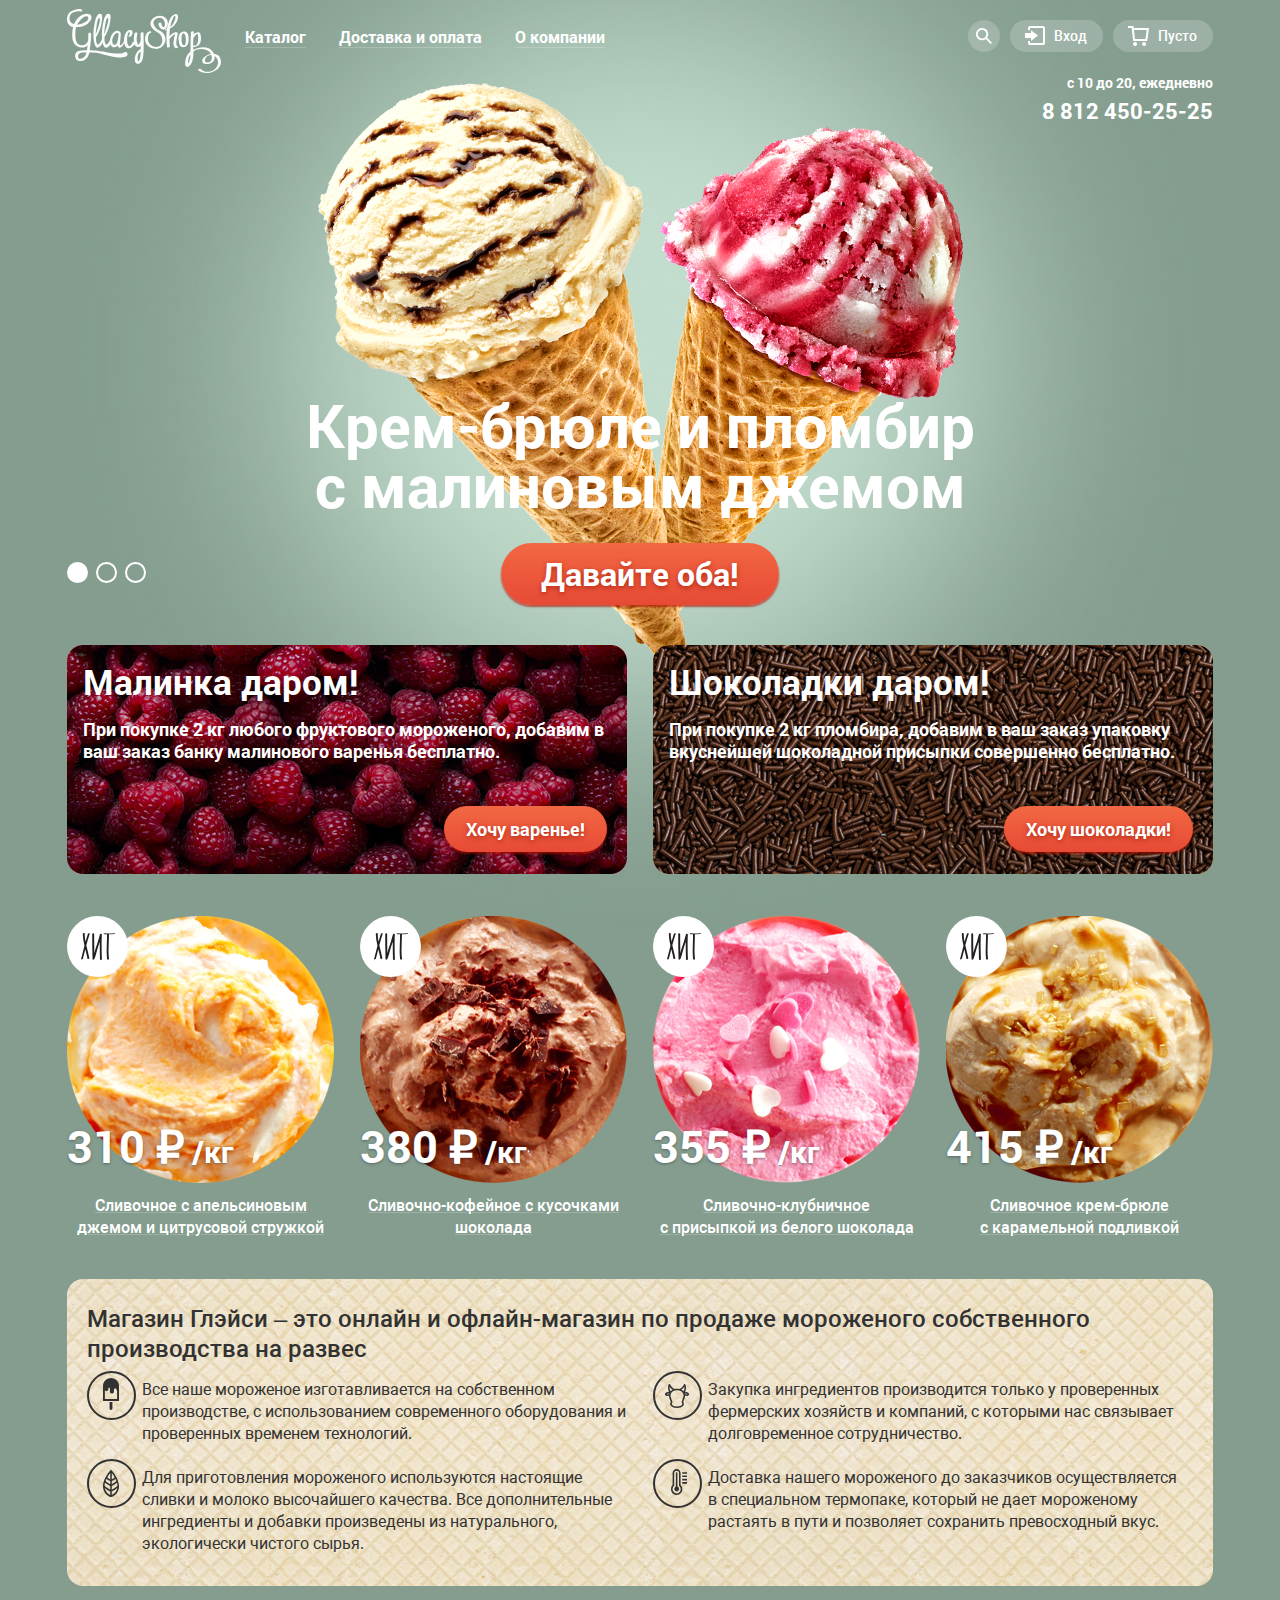
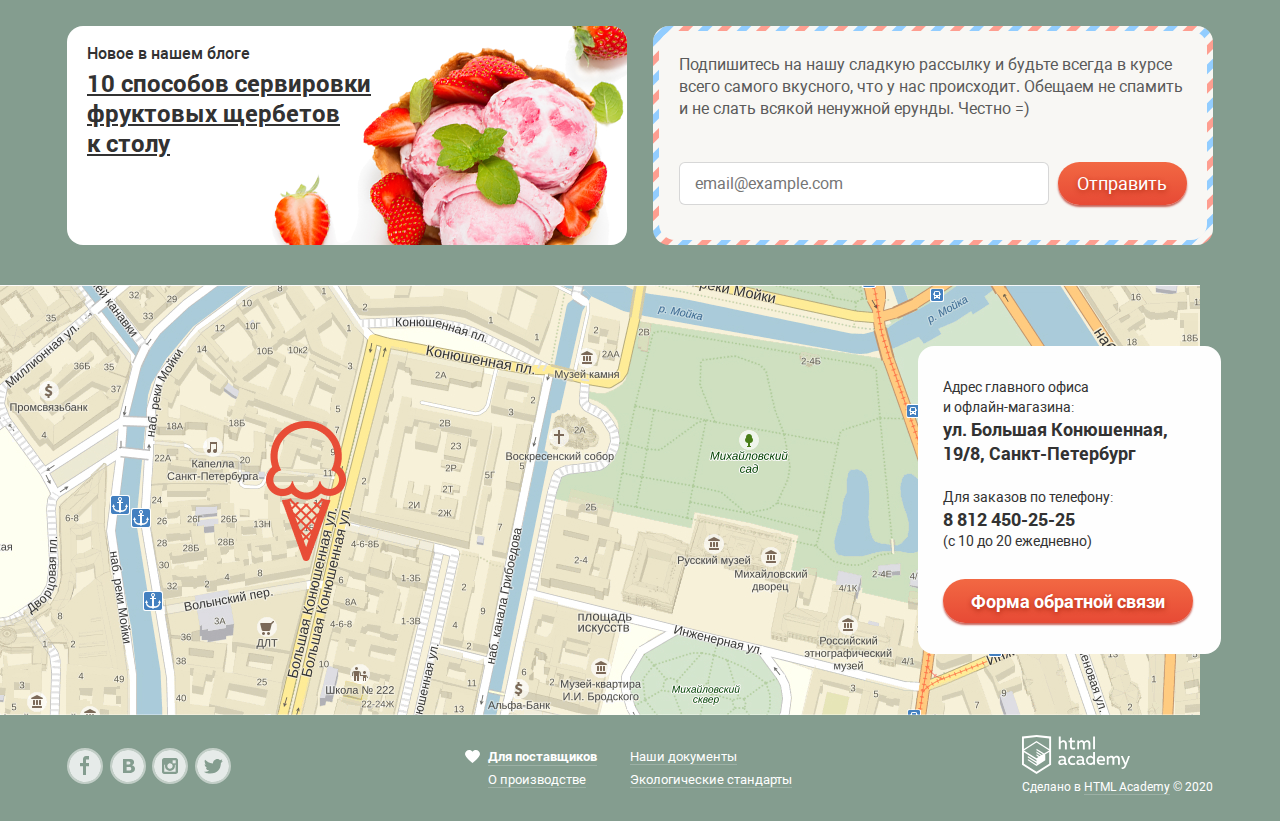
==== commit f7d14bde: "Изменения в названиях изображений" ====
--- a/index.html
+++ b/index.html
@@ -14,7 +14,7 @@
         <header class="site-header">
             <div class="container">
                 <div class="site-header__top">
-                    <img class="site-logo__img" src="img/logo_gllacy.svg" alt="Логотип сайта Глейси" width="154" height="64">
+                    <img class="site-logo__img" src="img/gllacy_logo.svg" alt="Логотип сайта Глейси" width="154" height="64">
                     <nav class="main-navigation">
                         <ul class="main-navigation__list">
                             <li class="main-navigation__item navigation-item navigation-catalog">
@@ -161,28 +161,28 @@
                     <ul class="catalog__list catalog-main__list">
                         <li class="catalog__item catalog-item">
                             <div class="catalog-item__wrapper"></div>
-                            <img src="img/catalog_citrus_cream.png" alt="Сливочное мороженое с апельсиновым джемом и цитрусовой стружкой" width="267" height="267">
+                            <img src="img/citrus_cream.png" alt="Сливочное мороженое с апельсиновым джемом и цитрусовой стружкой" width="267" height="267">
                             <p class="catalog-item__price">310 ₽<span>/кг</span></p>
                             <h3 class="catalog-item__title">Сливочное с апельсиновым джемом и цитрусовой стружкой</h3>
                             <a class="button catalog__button" href="">Быстрый просмотр</a>
                         </li>
                         <li class="catalog__item catalog-item">
                             <div class="catalog-item__wrapper"></div>
-                            <img src="img/catalog_chocolate_cream.png" alt="Сливочно-кофейное мороженое с кусочками шоколада" width="267" height="267">
+                            <img src="img/chocolate_cream.png" alt="Сливочно-кофейное мороженое с кусочками шоколада" width="267" height="267">
                             <p class="catalog-item__price">380 ₽<span>/кг</span></p>
                             <h3 class="catalog-item__title">Сливочно-кофейное с кусочками шоколада</h3>
                             <a class="button catalog__button" href="">Быстрый просмотр</a>
                         </li>
                         <li class="catalog__item catalog-item">
                             <div class="catalog-item__wrapper"></div>
-                            <img src="img/catalog_strawberry.png" alt="Сливочно-клубничное мороженое с присыпкой из белого шоколада" width="267" height="267">
+                            <img src="img/strawberry.png" alt="Сливочно-клубничное мороженое с присыпкой из белого шоколада" width="267" height="267">
                             <p class="catalog-item__price">355 ₽<span>/кг</span></p>
                             <h3 class="catalog-item__title">Сливочно-клубничное <br> с присыпкой из белого шоколада</h3>
                             <a class="button catalog__button" href="">Быстрый просмотр</a>
                         </li>
                         <li class="catalog__item catalog-item">
                             <div class="catalog-item__wrapper"></div>
-                            <img src="img/catalog_cream_caramel.png" alt="Сливочное крем-брюле с карамельной подливкой" width="267" height="267">
+                            <img src="img/cream_caramel.png" alt="Сливочное крем-брюле с карамельной подливкой" width="267" height="267">
                             <p class="catalog-item__price">415 ₽<span>/кг</span></p>
                             <h3 class="catalog-item__title">Сливочное крем-брюле <br> с карамельной подливкой</h3>
                             <a class="button catalog__button" href="">Быстрый просмотр</a>
@@ -225,7 +225,7 @@
             </div>
             <section class="contacts">
                 <h2 class="visually-hidden">Контакты</h2>
-                <img src="img/img_map.jpg" alt="Офис компании по адресу ул. Большая Конюшенная 19/8, Санкт-Петербург" width="1200" height="430">
+                <img src="img/map_background.jpg" alt="Офис компании по адресу ул. Большая Конюшенная 19/8, Санкт-Петербург" width="1200" height="430">
                 <iframe src="https://yandex.ru/map-widget/v1/-/CCQdnHs4SD" width="1200" height="430" allowfullscreen title="Офис компании по адресу ул. Большая Конюшенная 19/8, Санкт-Петербург">
                 </iframe>
 
@@ -295,7 +295,7 @@
                 </ul>
                 <div class="site-footer__copyright copyright">
                     <a class="copyright__link_logo" href="https://htmlacademy.ru/intensive/htmlcss/" target="_blank">
-                        <img src="img/logo_academy.svg" alt="Логотип HTML Academy" width="108" height="39">
+                        <img src="img/academy_logo.svg" alt="Логотип HTML Academy" width="108" height="39">
                     </a>
                     <p class="copyright__descr">Сделано в <a class="copyright__link" href="https://htmlacademy.ru/intensive/htmlcss/" target="_blank">HTML Academy</a> © 2020</p>
                 </div>
--- a/css/style.min.css
+++ b/css/style.min.css
@@ -1 +1 @@
-@-webkit-keyframes bounce{0%{transform:translateY(-2000px)}70%{transform:translateY(30px)}90%{transform:translateY(-10px)}to{transform:translateY(0)}}@keyframes bounce{0%{transform:translateY(-2000px)}70%{transform:translateY(30px)}90%{transform:translateY(-10px)}to{transform:translateY(0)}}@-webkit-keyframes shake{0%,to{transform:translateX(0)}10%,30%,50%,70%,90%{transform:translateX(-10px)}20%,40%,60%,80%{transform:translateX(10px)}}@keyframes shake{0%,to{transform:translateX(0)}10%,30%,50%,70%,90%{transform:translateX(-10px)}20%,40%,60%,80%{transform:translateX(10px)}}@font-face{font-family:'Roboto';font-style:normal;font-weight:400;src:local('Roboto'),local('Roboto-Regular'),url(../fonts/roboto.woff2) format('woff2'),url(../fonts/roboto.woff) format('woff')}@font-face{font-family:'Roboto';font-style:normal;font-weight:500;src:local('Roboto Medium'),local('Roboto-Medium'),url(../fonts/robotomedium.woff2) format('woff2'),url(../fonts/robotomedium.woff) format('woff')}@font-face{font-family:'Roboto';font-style:normal;font-weight:900;src:local('Roboto Black'),local('Roboto-Black'),url(../fonts/robotobold.woff2) format('woff2'),url(../fonts/robotobold.woff) format('woff')}:root{--body-background-green: #849D8F;--body-background-blue: #8996A6;--body-background-pink: #9D8B84;--main-color-white: #FFFFFF;--main-color-black: #000000;--border-bottom: rgba(255, 255, 255, 0.2);--button-shadow: rgba(172, 16, 0, 0.64);--button-text-shadow: rgba(160, 32, 11, 0.76);--button-gradient-top: #F26843;--button-gradient-bot: #E74A35;--raspberry-background: #dc143c;--chocolate-background: #d2691e;--catalog-text-shadow: rgba(49, 50, 53, 0.5);--features-background: #f4a460;--blog-color: #323232;--blog-mailing-background: #F8F7F4;--catalog-item-shadow: rgba(0, 0, 0, 0.2);--mailing-form-color: #5A5A5A;--mailing-form-border: rgba(178, 178, 178, 0.52);--contacts-all-color: #FEFEFE;--socials-border-color: rgba(255, 255, 255, 0.5);--submenu-border-color: rgba(50, 50, 50, 0.2);--submenu-box-shadow: rgba(0, 0, 0, 0.4);--submenu-background-hover: #FBDED7;--submenu-background-active: #F6B5A5;--submenu-active: #D07058;--placeholder-color: #999999;--input-border: #D3D3D2;--navigation-item-active: #EDEDED;--navigation-item-box-shadow-active: #696969;--user-cabinet-help-hover: #E84D37;--user-cabinet-help-border: rgba(232, 77, 55, 0.5);--footer-link-hover: #FFBC9E;--footer-link-border-hover: rgba(255, 188, 158, 0.5);--input-border-color: rgba(46, 136, 228, 0.52);--button-box-shadow-hover: #AC1000;--button-background-active: rgba(0, 0, 0, 0.07);--button-box-shadow-active: #942718;--slider-controls-hover: rgba(255, 255, 255, 0.4);--modal-close-color: #231F20;--border-cart-full: #CACAC7;--toggle-background: #ababab;--scale-bar-color: rgba(248, 247, 244, 0.5)}html{height:100%;box-sizing:border-box}body{min-width:1200px;min-height:100%;margin:0;padding:0;display:grid;grid-template-rows:-webkit-min-content 1fr -webkit-min-content;grid-template-rows:min-content 1fr min-content;align-content:start;font-family:'Roboto',Arial,sans-serif;font-size:18px;line-height:22px;font-weight:700;background-color:var(--body-background-green)}a{text-decoration:none}img{max-width:100%;height:auto}.visually-hidden{position:absolute;width:1px;height:1px;margin:-1px;border:0;padding:0;clip:rect(0 0 0 0);overflow:hidden}.container{width:1146px;margin:0 auto}.button{display:inline-block;vertical-align:top;padding:9px 40px;background:linear-gradient(180deg,var(--button-gradient-top) 0%,var(--button-gradient-bot) 100%);box-shadow:0 2px 2px var(--button-shadow);border-radius:70px;font-size:32px;line-height:44px;color:var(--main-color-white);text-shadow:0 2px 5px var(--button-text-shadow)}.button:focus,.button:hover{background:linear-gradient(0deg,var(--border-bottom),var(--border-bottom)),linear-gradient(180deg,var(--button-gradient-top) 0%,var(--button-gradient-bot) 100%);box-shadow:0 2px 2px var(--button-box-shadow-hover)}.button:active{background:linear-gradient(0deg,var(--button-background-active),var(--button-background-active)),linear-gradient(180deg,var(--button-gradient-top) 0%,var(--button-gradient-bot) 100%);box-shadow:inset 0 2px 2px var(--button-box-shadow-active)}.site-wrapper{background-repeat:no-repeat;background-position:top center}.site-wrapper_1{background-color:var(--body-background-green);background-image:url(../img/main_icecream-raspberry.png)}.site-wrapper_2{background-color:var(--body-background-blue);background-image:url(../img/main_icecream-lemon.png)}.site-wrapper_3{background-color:var(--body-background-pink);background-image:url(../img/main_icecream-strawberry.png)}.site-header__top{display:flex;justify-content:space-between;padding-top:9px}.main-navigation{flex-grow:1;padding-left:11px}.main-navigation__list{margin:0;display:flex;flex-wrap:wrap;padding:19px 0 0;font-size:16px;line-height:18px;list-style-type:none}.main-navigation__item:not(:last-child){margin-right:7px}.main-navigation__item{position:relative;padding-bottom:20px}.navigation-item__link{background:0 0;color:var(--main-color-white);padding:5px 13px;border-radius:26px}.navigation-item__link span{border-bottom:1px solid var(--border-bottom)}.main-navigation__item:hover .navigation-item__link{background:var(--main-color-white);color:var(--blog-color)}.main-navigation__item:active .navigation-item__link{background:var(--navigation-item-active);box-shadow:inset 0 2px 1px var(--navigation-item-box-shadow-active)}.main-navigation__item_active{background:var(--submenu-active)}.main-navigation__item:hover .submenu,.personal-navigation__search:hover .search__form,.user-cabinet:hover .user-cabinet__form{display:block}.submenu{margin:0;display:none;position:absolute;top:31px;right:-49px;list-style-type:none;font-style:normal;font-weight:400;font-size:14px;line-height:16px;background:var(--main-color-white);box-shadow:0 20px 20px var(--submenu-box-shadow);border-radius:4px;width:143px;z-index:1}.submenu-list{padding-top:1px;list-style-type:none}.submenu__item a{display:block;padding-left:21px}.filters-sorting select:hover,.submenu-item__link{color:var(--blog-color)}.submenu-item__link:hover{background-color:var(--submenu-background-hover)}.submenu-item__link:active{background-color:var(--submenu-background-active)}.submenu-item__link_active{background-color:var(--submenu-active)}.submenu__main-link{position:relative;padding-top:10px;padding-bottom:9px;border-top-left-radius:4px;border-top-right-radius:4px;font-weight:700;font-size:14px;line-height:18px}.submenu::after{content:"";position:absolute;height:1px;background-color:var(--submenu-border-color);width:128px;top:37px;left:7px}.submenu-list__item a{padding-top:7px;padding-bottom:7px}.submenu-list__item:first-child a{padding-bottom:10px;padding-top:10px}.submenu-list__item:last-child a{border-bottom-right-radius:4px;border-bottom-left-radius:4px;padding-top:10px;padding-bottom:10px}.personal-navigation{display:flex;align-items:center;font-weight:500;font-size:14px;line-height:16px}.personal-navigation__item{position:relative;padding-bottom:3px}.search__form{display:none;position:absolute;top:36px;right:0;padding:18px 15px;background:var(--blog-mailing-background);box-shadow:0 20px 20px var(--submenu-box-shadow);border-radius:4px;z-index:1}.search__form input{width:311px;max-height:44px;padding:15px;border:1px solid var(--input-border);box-sizing:border-box;border-radius:4px}.search__form input::-webkit-input-placeholder{color:var(--placeholder-color)}.search__form input::-moz-placeholder{color:var(--placeholder-color)}.search__form input::placeholder{color:var(--placeholder-color)}.personal-navigation__item:not(:last-child){margin-right:10px}.search__link{display:flex;padding:8px;background:var(--border-bottom);border-radius:50%}.user-cabinet{position:relative}.user-cabinet__form{display:none;padding:19px 16px 22px 19px;position:absolute;top:36px;right:0;background:var(--blog-mailing-background);box-shadow:0 20px 20px var(--submenu-box-shadow);border-radius:4px;z-index:1}.user-cabinet__form input{width:241px;max-height:44px;margin-bottom:20px;border:1px solid var(--input-border);box-sizing:border-box;border-radius:4px}.mailing-form input:hover,.modal-feedback__form input:hover,.modal-feedback__form textarea:hover,.search__form input:hover,.user-cabinet__form input:hover{padding-left:14px;border:2px solid var(--input-border)}.modal-feedback__form textarea:hover{padding-top:15px}.mailing-form input:focus,.modal-feedback__form input:focus,.modal-feedback__form textarea:focus,.search__form input:focus,.user-cabinet__form input:focus{outline:0;border-color:var(--input-border-color);font-weight:700;font-size:16px;line-height:20px;color:var(--blog-color)}.user-cabinet__form input::-webkit-input-placeholder{color:var(--placeholder-color)}.user-cabinet__form input::-moz-placeholder{color:var(--placeholder-color)}.user-cabinet__form input::placeholder{color:var(--placeholder-color)}.user-cabinet__login{padding:15px}.user-cabinet__password{padding:13px 15px}.user-cabinet__link{display:flex;position:relative;padding:8px 16px 8px 44px;background:var(--border-bottom);color:var(--main-color-white);border-radius:20px}.cart__link svg,.user-cabinet__link svg{position:absolute;top:6px;left:15px}.user-cabinet__button{padding:14px 26px;font-weight:700;font-size:18px;line-height:16px;border:0;cursor:pointer}.user-cabinet__inner{display:flex;justify-content:space-between}.user-cabinet__help{display:flex;flex-direction:column;justify-content:space-around}.user-cabinet__help a{width:-webkit-max-content;width:-moz-max-content;width:max-content;font-weight:400;font-size:13px;line-height:15px;color:var(--blog-color);border-bottom:1px solid var(--submenu-border-color)}.user-cabinet__help a:active,.user-cabinet__help a:focus,.user-cabinet__help a:hover{color:var(--user-cabinet-help-hover);border-bottom-color:var(--user-cabinet-help-border)}.navigation-link:hover{color:var(--blog-color)}.navigation-link:hover svg path{fill:var(--blog-color)}.cart__link{display:flex;position:relative;padding:8px 16px 8px 45px;background:var(--border-bottom);color:var(--main-color-white);border-radius:20px}.site-header__bottom{padding-top:2px;display:flex;justify-content:flex-end}.site-header__contacts a,.working-hours{color:var(--main-color-white);font-size:22px;line-height:24px}.working-hours{margin:0 0 8px;font-size:14px;line-height:16px;text-align:end}.slider{margin-bottom:40px;padding-top:212px;position:relative;text-align:center}.slider__list{margin:0}.slide{margin:0 auto;display:none;max-width:672px}.slide__title{margin-bottom:28px;font-size:60px;line-height:60px;color:var(--main-color-white)}.slider__controls{display:flex;justify-content:space-between;position:absolute;bottom:22px;left:0;z-index:20;width:79px}.slider__controls button{padding:0;width:21px;height:21px;background-color:transparent;border:2px solid var(--main-color-white);border-radius:50%;cursor:pointer}.slider__controls button:hover{background-color:var(--slider-controls-hover)}.navigation-link:hover,.slider__controls .current,.slider__controls .current:hover{background-color:var(--main-color-white)}.catalog__item:hover .catalog-item__wrapper,.catalog__item:hover .catalog__button,.slide__item_current{display:block}.stocks__list{margin:0 0 42px;display:flex;justify-content:space-between;list-style:none;color:var(--main-color-white)}.stocks__item{display:flex;flex-direction:column;box-sizing:border-box;padding-top:16px;padding-left:16px;padding-right:20px;max-width:560px;border-radius:16px}.stocks-item__title{margin:0 0 16px;font-size:35px;line-height:41px}.stocks-item__descr{margin:0 0 44px;font-size:18px;line-height:22px}.stocks__button{margin-bottom:22px;padding:11px 22px;font-size:18px;line-height:24px;align-self:flex-end}.stocks-item:first-child{background-image:url(../img/img_raspberry.png);background-repeat:no-repeat;background-color:var(--raspberry-background)}.stocks-item:last-child{background-image:url(../img/img_chocolate.png);background-repeat:no-repeat;background-color:var(--chocolate-background)}.catalog__list{display:grid;grid-column-gap:26px;grid-row-gap:37px;grid-template-columns:267px 267px 267px 267px;list-style-type:none;grid-auto-rows:auto;color:var(--main-color-white)}.catalog__item{position:relative}.catalog-main__list .catalog__item::after{content:"";position:absolute;width:61px;height:61px;top:0;left:0;background-image:url(../img/catalog_hit.svg);background-color:var(--main-color-white);background-position:14px;border-radius:50%;background-repeat:no-repeat}.catalog__item img{margin-bottom:8px}.catalog-item__price{margin:0;position:absolute;bottom:70px;font-size:45px;line-height:45px;text-shadow:0 1px 3px var(--catalog-text-shadow)}.catalog-item__price span{padding-left:7px;font-size:30px;line-height:35px}.catalog-item__title{margin:0;font-weight:500;font-size:16px;line-height:22px;text-align:center;text-decoration:underline;-webkit-text-decoration-color:var(--border-bottom);text-decoration-color:var(--border-bottom)}.catalog__button{display:none;position:absolute;padding:12px 16px;right:34px;bottom:-54px;font-size:18px;line-height:24px;z-index:2}.catalog-item__wrapper{display:none;position:absolute;width:293px;height:402px;top:-5px;left:-13px;background:var(--main-color-white);opacity:.2;box-shadow:0 20px 20px var(--catalog-item-shadow);border-radius:4px;z-index:1}.catalog-main,.features{margin-bottom:40px}.features{padding-top:25px;padding-left:20px;border-radius:16px;background-image:url(../img/img_wafer.jpg);background-color:var(--features-background);color:var(--blog-color)}.features__title{margin:0 0 15px;font-weight:500;font-size:24px;line-height:30px}.features-item__descr{margin:0}.features__list{margin:0;padding-left:55px;padding-right:20px;padding-bottom:9px;list-style-type:none;font-weight:400;font-size:16px;line-height:22px;display:flex;justify-content:space-between;flex-wrap:wrap}.features__item{position:relative;width:485px;margin-bottom:22px}.features__item::before{position:absolute;content:"";width:45px;height:45px;border:2px solid var(--blog-color);border-radius:50%;top:-8px;left:-55px}.features__item:nth-child(1)::before{background-image:url(../img/icon_icecream.svg);background-position:14px 5px;background-repeat:no-repeat}.features__item:nth-child(2)::before{background-image:url(../img/icon_cow.svg);background-position:10px;background-repeat:no-repeat}.features__item:nth-child(3)::before{background-image:url(../img/icon_leaf.svg);background-position:14px 9px;background-repeat:no-repeat}.features__item:nth-child(4)::before{background-image:url(../img/icon_termo.svg);background-position:16px 8px;background-repeat:no-repeat}.site-blog{margin-bottom:40px;display:flex;justify-content:space-between}.site-blog__item{width:560px}.blog{box-sizing:border-box;padding-top:17px;padding-left:20px;padding-bottom:87px;border-radius:16px;background-color:var(--main-color-white);background-image:url(../img/img_strawberry_background.png);background-repeat:no-repeat}.blog__title{margin:0 0 3px;font-weight:500;font-size:16px;line-height:22px;color:var(--blog-color)}.blog__link{font-size:24px;line-height:30px;color:var(--blog-color);text-decoration:underline}.mailing,.mailing-form{border-radius:16px;background-color:var(--blog-mailing-background);background-repeat:no-repeat}.mailing{box-sizing:border-box;padding-top:5px;padding-left:6px;padding-right:6px;background-image:url(../img/img_mail_background.png)}.mailing-form{padding:23px 20px 35px}.mailing-form__descr{margin:0 0 42px;color:var(--mailing-form-color);font-weight:400;font-size:16px;line-height:22px}.mailing-form__box{display:flex;justify-content:space-between}.mailing-form__mail{width:351px;padding-left:15px;border:1px solid var(--mailing-form-border);border-radius:6px;font-weight:400;font-size:16px;line-height:24px}.mailing-form__button{padding:10px 20px 9px 19px;font-size:18px;line-height:24px;border:0;cursor:pointer}.contacts,.contacts iframe{position:relative}.contacts img{position:absolute;height:-webkit-max-content;height:-moz-max-content;height:max-content;z-index:1}.contacts iframe{min-width:100%;z-index:2;border:0}.contacts-all{box-sizing:border-box;padding:31px 25px;position:absolute;top:61px;right:59px;max-width:303px;background-color:var(--contacts-all-color);border-radius:16px;color:var(--blog-color);z-index:3}.contacts-all__address,.contacts-all__phone{margin:0 0 22px;font-weight:400;font-size:14px;line-height:20px}.contacts-all__address span,.contacts-all__phone a{font-weight:700;font-size:18px;line-height:24px}.contacts-all__phone{margin:0 0 28px}.contacts-all__phone a{color:var(--blog-color)}.contacts-all__button{padding:10px 28px;font-size:18px;line-height:24px}.site-footer .container,.socials{display:flex;justify-content:space-between}.site-footer .container{padding-top:16px;padding-bottom:25px}.socials{margin:0;flex-wrap:wrap;align-items:center;width:164px;list-style-type:none}.socials__link{display:flex;width:32px;height:32px;border:2px solid var(--socials-border-color);border-radius:50%}.socials__link:active svg path,.socials__link:focus svg path,.socials__link:hover svg path{fill-opacity:1}.footer-menu{margin:0;width:327px;list-style-type:none;display:grid;grid-template-columns:auto auto;grid-auto-rows:-webkit-min-content;grid-auto-rows:min-content;align-content:center;padding-left:49px;grid-column-gap:11px}.footer-menu__link{font-weight:400;font-size:13px;line-height:18px;color:var(--main-color-white);border-bottom:1px solid var(--border-bottom)}.footer-menu__link:active,.footer-menu__link:focus,.footer-menu__link:hover,.site-header__contacts a:active,.site-header__contacts a:focus,.site-header__contacts a:hover{color:var(--footer-link-hover);border-bottom-color:var(--footer-link-border-hover)}.footer-menu__item:first-child .footer-menu__link{position:relative;font-weight:700;font-size:13px;line-height:18px}.footer-menu__item:first-child .footer-menu__link::before{position:absolute;content:"";width:15px;height:13px;background-image:url(../img/icon_heart.svg);top:3px;right:117px}.copyright__descr{margin:0;font-weight:400;font-size:12px;line-height:18px;color:var(--main-color-white)}.breadcrumbs__item a,.copyright__link{color:var(--main-color-white);border-bottom:1px solid var(--border-bottom)}.modal{display:none;position:fixed;right:0;left:0;margin:auto;background-position:0 0;background:var(--blog-mailing-background);border-radius:6px;z-index:20}.modal-feedback{padding:20px 25px 27px 23px;top:60px;bottom:auto;width:477px;box-sizing:border-box}.modal-feedback__form{display:flex;flex-direction:column}.modal-feedback__mail,.modal-feedback__name{margin:0;padding:0}.modal-feedback__message{padding:0;margin:0 0 25px}.modal-feedback p:not(:last-of-type){margin-bottom:20px}.modal-feedback input,.modal-feedback textarea{width:267px;height:44px;padding-left:15px;border:1px solid var(--input-border);box-sizing:border-box;border-radius:4px}.modal-feedback__message textarea{width:428px;height:154px;padding-top:16px}.modal-feedback input::-webkit-input-placeholder,.modal-feedback textarea::-webkit-input-placeholder{font-weight:400;font-size:16px;line-height:20px;color:var(--placeholder-color)}.modal-feedback input::-moz-placeholder,.modal-feedback textarea::-moz-placeholder{font-weight:400;font-size:16px;line-height:20px;color:var(--placeholder-color)}.modal-feedback input::placeholder,.modal-feedback textarea::placeholder{font-weight:400;font-size:16px;line-height:20px;color:var(--placeholder-color)}.modal-feedback__title{padding:0;margin:0 0 26px;font-style:normal;font-weight:500;font-size:24px;line-height:28px}.modal-feedback__button{width:140px;border:0;padding:10px 24px;font-style:normal;font-weight:700;font-size:18px;line-height:24px;align-self:flex-end;cursor:pointer}.modal__close{padding:0;position:absolute;top:4px;right:10px;width:18px;background-color:transparent;border:0;cursor:pointer;z-index:20}.modal__close::after,.modal__close::before{content:"";position:absolute;top:12px;left:2px;width:2px;height:21px;border-radius:3px;background:var(--modal-close-color)}.modal__close::before{transform:rotate(45deg)}.modal__close::after{transform:rotate(-45deg)}.modal-show{display:block;-webkit-animation:bounce .6s;animation:bounce .6s}.modal-error{-webkit-animation:shake .6s;animation:shake .6s}.current-page__link,.current-page__link:active,.current-page__link:focus,.current-page__link:hover{background:var(--submenu-active);color:var(--main-color-white)}.site-logo__link{max-height:64px}.current__link{background:var(--submenu-active)}.current__link span{border:0}.cart-link__full{background-color:var(--main-color-white);color:var(--blog-color)}.cart:hover .cart__full{display:flex}.cart{position:relative}.cart__full{display:none;position:absolute;width:539px;padding-top:28px;padding-left:21px;padding-right:17px;flex-direction:column;top:36px;right:0;background:var(--blog-mailing-background);box-shadow:0 20px 20px var(--submenu-box-shadow);border-radius:4px;box-sizing:border-box}.cart-full__list,.cart-item{display:flex;position:relative}.cart-full__list{margin:0;padding:0;flex-direction:column}.cart-full__list:after{content:"";position:absolute;width:510px;height:0;outline:1px solid var(--border-cart-full);bottom:17px;right:-3px}.cart-item{margin-bottom:37px}.cart-item:last-child{margin-bottom:33px}.cart-item__name{color:var(--blog-color)}.cart-item__amount,.cart-item__name,.cart-item__price{font-style:normal;font-weight:400;font-size:13px;line-height:16px}.cart-item__price{color:var(--blog-color)}.cart-item__name{position:relative;width:216px;margin-right:31px}.cart-item:first-child .cart-item__name::before{content:"";position:absolute;width:33px;height:33px;top:-9px;left:-46px;background-image:url(../img/cart-item-1.png)}.cart-item:nth-child(2) .cart-item__name::before{content:"";position:absolute;width:33px;height:33px;top:-9px;left:-46px;background-image:url(../img/cart-item-2.png)}.cart-item__amount{margin:0 26px 0 0;color:var(--main-color-black)}.cart-item__amount span{opacity:.5}.cart-item__price{margin:0}.cart-full__total{margin:0 0 15px;padding:0;align-self:flex-end;font-size:15px;line-height:16px;color:var(--blog-color)}.cart-full__button{margin-bottom:23px;padding:13px 15px;font-weight:700;font-size:18px;line-height:16px;align-self:flex-end;box-sizing:border-box}.cart-item__clear{width:11px;margin-right:55px;padding:0;position:relative;background-color:transparent;border:0;cursor:pointer;z-index:20}.cart-item__clear::after,.cart-item__clear::before{content:"";position:absolute;top:-1px;left:5px;width:1px;height:15px;border-radius:3px;background:var(--modal-close-color)}.cart-item__clear::before{transform:rotate(45deg)}.cart-item__clear::after{transform:rotate(-45deg)}.main-navigation__item:active .current__link,.main-navigation__item:focus .current__link,.main-navigation__item:hover .current__link{background:var(--submenu-active);color:var(--main-color-white);box-shadow:none}.breadcrumbs,.catalog-header__bottom{justify-content:space-between}.breadcrumbs{margin:0;padding:23px 0 0;display:flex;width:224px;list-style-type:none;font-weight:400;font-size:14px;line-height:16px}.breadcrumbs__item a:active,.breadcrumbs__item a:focus,.breadcrumbs__item a:hover{color:var(--footer-link-hover);border-bottom-color:var(--footer-link-hover)}.breadcrumbs__item{position:relative}.breadcrumbs__item:not(:last-child)::after{content:"";position:absolute;width:6px;height:6px;top:6px;left:62px;background-image:url(../img/arrow-breadcrumbs.svg)}.breadcrumbs__current p,.catalog-main__title{margin:0;padding:0;color:var(--main-color-white)}.catalog-main__title{margin:0 0 34px;font-size:35px}.catalog-filters{margin-bottom:24px}.catalog-filters__form{width:869px;display:flex;justify-content:space-between;flex-wrap:wrap;color:var(--main-color-white)}.filters-sorting{margin:0;padding:0;border:0}.filters-sorting select{padding:7px 35px 9px 16px;background:var(--border-bottom);border-radius:20px;border:0;font-style:normal;font-weight:500;font-size:16px;color:var(--main-color-white);background-image:url(../img/arrow-filter.svg);background-repeat:no-repeat;background-position-x:171px;background-position-y:13px;-webkit-appearance:none;-moz-appearance:none;appearance:none;cursor:pointer}.filters-sorting select:active,.filters-sorting select:focus{background:var(--main-color-white);color:var(--blog-color);background-image:url(../img/arrow-filter-active.svg);background-repeat:no-repeat;background-position-x:171px;background-position-y:13px}.catalog-filters__form legend{margin-bottom:5px;padding-left:17px;font-style:normal;font-weight:500;font-size:14px}.range-controls{position:relative;margin:0;padding:0;border:0}.range-controls__scale{position:relative;padding-top:16px;padding-left:21px;padding-right:21px;width:218px;height:36px;background:var(--border-bottom);border-radius:20px;box-sizing:border-box}.scale-bar{height:2px;background:var(--scale-bar-color)}.bar_inner{margin-left:14px;width:66%;height:2px;background:var(--blog-mailing-background)}.range-controls__toggle{position:absolute;top:8px;left:0;width:4px;height:4px;padding:0;border:8px solid var(--main-color-white);background-color:var(--toggle-background);border-radius:50%;cursor:pointer}.range-controls__toggle_min{left:34px}.range-controls__toggle_max{left:132px}.filters-richness{margin:0;padding:0;border:0}.filters-richness__list{margin:0;padding:7px 17px 7px 47px;width:425px;display:flex;justify-content:space-between;font-style:normal;font-weight:500;font-size:16px;list-style-type:none;background:var(--border-bottom);border-radius:20px;box-sizing:border-box}.catalog-filters__option label{position:relative;cursor:pointer}.input-radio+label::before{content:"";position:absolute;left:-33px;top:-1px;width:15px;height:15px;border:4px solid var(--main-color-white);border-radius:50%;opacity:.8}.input-radio:checked+label::after{content:"";position:absolute;left:-25px;top:7px;width:7px;height:7px;background-color:var(--main-color-white);border-radius:50%;opacity:.8}.filters-filling{padding:0;margin:9px 0 0;border:0}.filters-filling__list{margin:0;padding:7px 20px 7px 48px;display:flex;width:711px;justify-content:space-between;list-style-type:none;background:var(--border-bottom);border-radius:20px;box-sizing:border-box;font-style:normal;font-weight:500;font-size:16px}.input-checkbox+label::before{content:"";position:absolute;left:-31px;top:0;width:26px;height:26px;background-image:url(../img/checkbox-off.svg);background-repeat:no-repeat;background-position:0 0;opacity:.8}.input-checkbox:checked+label::before{content:"";position:absolute;left:-31px;top:0;width:26px;height:26px;background-image:url(../img/checkbox-on.svg);background-repeat:no-repeat;background-position:0 0;opacity:.8}.catalog-filters__button{padding:7px 27px;align-self:flex-end;background:var(--border-bottom);border:2px solid var(--main-color-white);box-sizing:border-box;border-radius:20px;font-style:normal;font-weight:500;font-size:16px;color:var(--main-color-white);cursor:pointer}.catalog-filters__button:focus,.catalog-filters__button:hover{background:var(--main-color-white);color:var(--blog-color)}.catalog-filters__button:active{padding:9px 29px;background:var(--main-color-white);color:var(--blog-color);box-shadow:inset 0 2px 1px var(--navigation-item-box-shadow-active);border:0}.catalog-filters__input:focus+label::before,.catalog-filters__option label:hover::after,.catalog-filters__option label:hover::before{opacity:1}.catalog-filters__input:disabled+label{opacity:.4}.catalog-cream{display:flex;flex-direction:column}.pagination__list{width:194px;margin:0 0 33px;padding:60px 0 0;display:flex;justify-content:space-between;align-self:flex-end;list-style-type:none}.pagination__list a{color:var(--main-color-white)}.pagination__item:first-child{margin-right:13px}.pagination__item:last-child{margin-left:16px}.pagination__item:not(:first-child):not(:last-child) a{display:flex;width:26px;height:26px;border-radius:50%;justify-content:center}.pagination__item:first-child a::before{content:"";display:block;margin-top:6px;width:7px;height:12px;background-image:url(../img/icon-right-small.svg);background-repeat:no-repeat;transform:scale(-1,1)}.pagination__item_current a{background:var(--main-color-white);color:var(--blog-color);pointer-events:none;cursor:default}.pagination__item:not(:first-child):not(:last-child) a:focus,.pagination__item:not(:first-child):not(:last-child) a:hover{background:var(--border-bottom)}.pagination__item:not(:first-child):not(:last-child) a:active{background:var(--main-color-white);color:var(--blog-color)}.pagination__item_disabled a{pointer-events:none;cursor:default}.pagination__item_disabled a::before{opacity:.4}.pagination__item:last-child a::before{content:"";display:block;margin-top:6px;width:7px;height:12px;background-image:url(../img/icon-right-small.svg);background-repeat:no-repeat}
+@-webkit-keyframes bounce{0%{transform:translateY(-2000px)}70%{transform:translateY(30px)}90%{transform:translateY(-10px)}to{transform:translateY(0)}}@keyframes bounce{0%{transform:translateY(-2000px)}70%{transform:translateY(30px)}90%{transform:translateY(-10px)}to{transform:translateY(0)}}@-webkit-keyframes shake{0%,to{transform:translateX(0)}10%,30%,50%,70%,90%{transform:translateX(-10px)}20%,40%,60%,80%{transform:translateX(10px)}}@keyframes shake{0%,to{transform:translateX(0)}10%,30%,50%,70%,90%{transform:translateX(-10px)}20%,40%,60%,80%{transform:translateX(10px)}}@font-face{font-family:'Roboto';font-style:normal;font-weight:400;src:local('Roboto'),local('Roboto-Regular'),url(../fonts/roboto.woff2) format('woff2'),url(../fonts/roboto.woff) format('woff')}@font-face{font-family:'Roboto';font-style:normal;font-weight:500;src:local('Roboto Medium'),local('Roboto-Medium'),url(../fonts/robotomedium.woff2) format('woff2'),url(../fonts/robotomedium.woff) format('woff')}@font-face{font-family:'Roboto';font-style:normal;font-weight:900;src:local('Roboto Black'),local('Roboto-Black'),url(../fonts/robotobold.woff2) format('woff2'),url(../fonts/robotobold.woff) format('woff')}:root{--body-background-green: #849D8F;--body-background-blue: #8996A6;--body-background-pink: #9D8B84;--main-color-white: #FFFFFF;--main-color-black: #000000;--border-bottom: rgba(255, 255, 255, 0.2);--button-shadow: rgba(172, 16, 0, 0.64);--button-text-shadow: rgba(160, 32, 11, 0.76);--button-gradient-top: #F26843;--button-gradient-bot: #E74A35;--raspberry-background: #dc143c;--chocolate-background: #d2691e;--catalog-text-shadow: rgba(49, 50, 53, 0.5);--features-background: #f4a460;--blog-color: #323232;--blog-mailing-background: #F8F7F4;--catalog-item-shadow: rgba(0, 0, 0, 0.2);--mailing-form-color: #5A5A5A;--mailing-form-border: rgba(178, 178, 178, 0.52);--contacts-all-color: #FEFEFE;--socials-border-color: rgba(255, 255, 255, 0.5);--submenu-border-color: rgba(50, 50, 50, 0.2);--submenu-box-shadow: rgba(0, 0, 0, 0.4);--submenu-background-hover: #FBDED7;--submenu-background-active: #F6B5A5;--submenu-active: #D07058;--placeholder-color: #999999;--input-border: #D3D3D2;--navigation-item-active: #EDEDED;--navigation-item-box-shadow-active: #696969;--user-cabinet-help-hover: #E84D37;--user-cabinet-help-border: rgba(232, 77, 55, 0.5);--footer-link-hover: #FFBC9E;--footer-link-border-hover: rgba(255, 188, 158, 0.5);--input-border-color: rgba(46, 136, 228, 0.52);--button-box-shadow-hover: #AC1000;--button-background-active: rgba(0, 0, 0, 0.07);--button-box-shadow-active: #942718;--slider-controls-hover: rgba(255, 255, 255, 0.4);--modal-close-color: #231F20;--border-cart-full: #CACAC7;--toggle-background: #ababab;--scale-bar-color: rgba(248, 247, 244, 0.5)}html{height:100%;box-sizing:border-box}body{min-width:1200px;min-height:100%;margin:0;padding:0;display:grid;grid-template-rows:-webkit-min-content 1fr -webkit-min-content;grid-template-rows:min-content 1fr min-content;align-content:start;font-family:'Roboto',Arial,sans-serif;font-size:18px;line-height:22px;font-weight:700;background-color:var(--body-background-green)}a{text-decoration:none}img{max-width:100%;height:auto}.visually-hidden{position:absolute;width:1px;height:1px;margin:-1px;border:0;padding:0;clip:rect(0 0 0 0);overflow:hidden}.container{width:1146px;margin:0 auto}.button{display:inline-block;vertical-align:top;padding:9px 40px;background:linear-gradient(180deg,var(--button-gradient-top) 0%,var(--button-gradient-bot) 100%);box-shadow:0 2px 2px var(--button-shadow);border-radius:70px;font-size:32px;line-height:44px;color:var(--main-color-white);text-shadow:0 2px 5px var(--button-text-shadow)}.button:focus,.button:hover{background:linear-gradient(0deg,var(--border-bottom),var(--border-bottom)),linear-gradient(180deg,var(--button-gradient-top) 0%,var(--button-gradient-bot) 100%);box-shadow:0 2px 2px var(--button-box-shadow-hover)}.button:active{background:linear-gradient(0deg,var(--button-background-active),var(--button-background-active)),linear-gradient(180deg,var(--button-gradient-top) 0%,var(--button-gradient-bot) 100%);box-shadow:inset 0 2px 2px var(--button-box-shadow-active)}.site-wrapper{background-repeat:no-repeat;background-position:top center}.site-wrapper_1{background-color:var(--body-background-green);background-image:url(../img/icecream_raspberry_main.png)}.site-wrapper_2{background-color:var(--body-background-blue);background-image:url(../img/icecream_lemon_main.png)}.site-wrapper_3{background-color:var(--body-background-pink);background-image:url(../img/icecream_strawberry_main.png)}.site-header__top{display:flex;justify-content:space-between;padding-top:9px}.main-navigation{flex-grow:1;padding-left:11px}.main-navigation__list{margin:0;display:flex;flex-wrap:wrap;padding:19px 0 0;font-size:16px;line-height:18px;list-style-type:none}.main-navigation__item:not(:last-child){margin-right:7px}.main-navigation__item{position:relative;padding-bottom:20px}.navigation-item__link{background:0 0;color:var(--main-color-white);padding:5px 13px;border-radius:26px}.navigation-item__link span{border-bottom:1px solid var(--border-bottom)}.main-navigation__item:hover .navigation-item__link{background:var(--main-color-white);color:var(--blog-color)}.main-navigation__item:active .navigation-item__link{background:var(--navigation-item-active);box-shadow:inset 0 2px 1px var(--navigation-item-box-shadow-active)}.main-navigation__item_active{background:var(--submenu-active)}.main-navigation__item:hover .submenu,.personal-navigation__search:hover .search__form,.user-cabinet:hover .user-cabinet__form{display:block}.submenu{margin:0;display:none;position:absolute;top:31px;right:-49px;list-style-type:none;font-style:normal;font-weight:400;font-size:14px;line-height:16px;background:var(--main-color-white);box-shadow:0 20px 20px var(--submenu-box-shadow);border-radius:4px;width:143px;z-index:1}.submenu-list{padding-top:1px;list-style-type:none}.submenu__item a{display:block;padding-left:21px}.filters-sorting select:hover,.submenu-item__link{color:var(--blog-color)}.submenu-item__link:hover{background-color:var(--submenu-background-hover)}.submenu-item__link:active{background-color:var(--submenu-background-active)}.submenu-item__link_active{background-color:var(--submenu-active)}.submenu__main-link{position:relative;padding-top:10px;padding-bottom:9px;border-top-left-radius:4px;border-top-right-radius:4px;font-weight:700;font-size:14px;line-height:18px}.submenu::after{content:"";position:absolute;height:1px;background-color:var(--submenu-border-color);width:128px;top:37px;left:7px}.submenu-list__item a{padding-top:7px;padding-bottom:7px}.submenu-list__item:first-child a{padding-bottom:10px;padding-top:10px}.submenu-list__item:last-child a{border-bottom-right-radius:4px;border-bottom-left-radius:4px;padding-top:10px;padding-bottom:10px}.personal-navigation{display:flex;align-items:center;font-weight:500;font-size:14px;line-height:16px}.personal-navigation__item{position:relative;padding-bottom:10px}.search__form{display:none;position:absolute;top:36px;right:0;padding:18px 15px;background:var(--blog-mailing-background);box-shadow:0 20px 20px var(--submenu-box-shadow);border-radius:4px;z-index:1}.search__form input{width:311px;max-height:44px;padding:15px;border:1px solid var(--input-border);box-sizing:border-box;border-radius:4px}.search__form input::-webkit-input-placeholder{color:var(--placeholder-color)}.search__form input::-moz-placeholder{color:var(--placeholder-color)}.search__form input::placeholder{color:var(--placeholder-color)}.personal-navigation__item:not(:last-child){margin-right:10px}.search__link{display:flex;padding:8px;background:var(--border-bottom);border-radius:50%}.user-cabinet{position:relative}.user-cabinet__form{display:none;padding:19px 16px 22px 19px;position:absolute;top:36px;right:0;background:var(--blog-mailing-background);box-shadow:0 20px 20px var(--submenu-box-shadow);border-radius:4px;z-index:1}.user-cabinet__form input{width:241px;max-height:44px;margin-bottom:20px;border:1px solid var(--input-border);box-sizing:border-box;border-radius:4px}.mailing-form input:hover,.modal-feedback__form input:hover,.modal-feedback__form textarea:hover,.search__form input:hover,.user-cabinet__form input:hover{padding-left:14px;border:2px solid var(--input-border)}.modal-feedback__form textarea:hover{padding-top:15px}.mailing-form input:focus,.modal-feedback__form input:focus,.modal-feedback__form textarea:focus,.search__form input:focus,.user-cabinet__form input:focus{outline:0;border-color:var(--input-border-color);font-weight:700;font-size:16px;line-height:20px;color:var(--blog-color)}.user-cabinet__form input::-webkit-input-placeholder{color:var(--placeholder-color)}.user-cabinet__form input::-moz-placeholder{color:var(--placeholder-color)}.user-cabinet__form input::placeholder{color:var(--placeholder-color)}.user-cabinet__login{padding:15px}.user-cabinet__password{padding:13px 15px}.user-cabinet__link{display:flex;position:relative;padding:8px 16px 8px 44px;background:var(--border-bottom);color:var(--main-color-white);border-radius:20px}.cart__link svg,.user-cabinet__link svg{position:absolute;top:6px;left:15px}.user-cabinet__button{padding:14px 26px;font-weight:700;font-size:18px;line-height:16px;border:0;cursor:pointer}.user-cabinet__inner{display:flex;justify-content:space-between}.user-cabinet__help{display:flex;flex-direction:column;justify-content:space-around}.user-cabinet__help a{width:-webkit-max-content;width:-moz-max-content;width:max-content;font-weight:400;font-size:13px;line-height:15px;color:var(--blog-color);border-bottom:1px solid var(--submenu-border-color)}.user-cabinet__help a:active,.user-cabinet__help a:focus,.user-cabinet__help a:hover{color:var(--user-cabinet-help-hover);border-bottom-color:var(--user-cabinet-help-border)}.navigation-link:hover{color:var(--blog-color)}.navigation-link:hover svg path{fill:var(--blog-color)}.cart__link{display:flex;position:relative;padding:8px 16px 8px 45px;background:var(--border-bottom);color:var(--main-color-white);border-radius:20px}.site-header__bottom{padding-top:2px;display:flex;justify-content:flex-end}.site-header__contacts a,.working-hours{color:var(--main-color-white);font-size:22px;line-height:24px}.working-hours{margin:0 0 8px;font-size:14px;line-height:16px;text-align:end}.slider{margin-bottom:40px;padding-top:212px;position:relative;text-align:center}.slider__list{margin:0}.slide{margin:0 auto;display:none;max-width:672px}.slide__title{margin-bottom:28px;font-size:60px;line-height:60px;color:var(--main-color-white)}.slider__controls{display:flex;justify-content:space-between;position:absolute;bottom:22px;left:0;z-index:20;width:79px}.slider__controls button{padding:0;width:21px;height:21px;background-color:transparent;border:2px solid var(--main-color-white);border-radius:50%;cursor:pointer}.slider__controls button:hover{background-color:var(--slider-controls-hover)}.navigation-link:hover,.slider__controls .current,.slider__controls .current:hover{background-color:var(--main-color-white)}.catalog__item:hover .catalog-item__wrapper,.catalog__item:hover .catalog__button,.slide__item_current{display:block}.stocks__list{margin:0 0 42px;display:flex;justify-content:space-between;list-style:none;color:var(--main-color-white)}.stocks__item{display:flex;flex-direction:column;box-sizing:border-box;padding-top:16px;padding-left:16px;padding-right:20px;max-width:560px;border-radius:16px}.stocks-item__title{margin:0 0 16px;font-size:35px;line-height:41px}.stocks-item__descr{margin:0 0 44px;font-size:18px;line-height:22px}.stocks__button{margin-bottom:22px;padding:11px 22px;font-size:18px;line-height:24px;align-self:flex-end}.stocks-item:first-child{background-image:url(../img/raspberry.png);background-repeat:no-repeat;background-color:var(--raspberry-background)}.stocks-item:last-child{background-image:url(../img/chocolate_img.png);background-repeat:no-repeat;background-color:var(--chocolate-background)}.catalog__list{display:grid;grid-column-gap:26px;grid-row-gap:37px;grid-template-columns:267px 267px 267px 267px;list-style-type:none;grid-auto-rows:auto;color:var(--main-color-white)}.catalog__item{position:relative}.catalog-main__list .catalog__item::after{content:"";position:absolute;width:61px;height:61px;top:0;left:0;background-image:url(../img/hit.svg);background-color:var(--main-color-white);background-position:14px;border-radius:50%;background-repeat:no-repeat}.catalog__item img{margin-bottom:8px}.catalog-item__price{margin:0;position:absolute;bottom:70px;font-size:45px;line-height:45px;text-shadow:0 1px 3px var(--catalog-text-shadow)}.catalog-item__price span{padding-left:7px;font-size:30px;line-height:35px}.catalog-item__title{margin:0;font-weight:500;font-size:16px;line-height:22px;text-align:center;text-decoration:underline;-webkit-text-decoration-color:var(--border-bottom);text-decoration-color:var(--border-bottom)}.catalog__button{display:none;position:absolute;padding:12px 16px;right:34px;bottom:-54px;font-size:18px;line-height:24px;z-index:2}.catalog-item__wrapper{display:none;position:absolute;width:293px;height:402px;top:-5px;left:-13px;background:var(--main-color-white);opacity:.2;box-shadow:0 20px 20px var(--catalog-item-shadow);border-radius:4px;z-index:1}.catalog-main,.features{margin-bottom:40px}.features{padding-top:25px;padding-left:20px;border-radius:16px;background-image:url(../img/img_wafer.jpg);background-color:var(--features-background);color:var(--blog-color)}.features__title{margin:0 0 15px;font-weight:500;font-size:24px;line-height:30px}.features-item__descr{margin:0}.features__list{margin:0;padding-left:55px;padding-right:20px;padding-bottom:9px;list-style-type:none;font-weight:400;font-size:16px;line-height:22px;display:flex;justify-content:space-between;flex-wrap:wrap}.features__item{position:relative;width:485px;margin-bottom:22px}.features__item::before{position:absolute;content:"";width:45px;height:45px;border:2px solid var(--blog-color);border-radius:50%;top:-8px;left:-55px}.features__item:nth-child(1)::before{background-image:url(../img/icecream_icon.svg);background-position:14px 5px;background-repeat:no-repeat}.features__item:nth-child(2)::before{background-image:url(../img/cow_icon.svg);background-position:10px;background-repeat:no-repeat}.features__item:nth-child(3)::before{background-image:url(../img/leaf_icon.svg);background-position:14px 9px;background-repeat:no-repeat}.features__item:nth-child(4)::before{background-image:url(../img/termo_icon.svg);background-position:16px 8px;background-repeat:no-repeat}.site-blog{margin-bottom:40px;display:flex;justify-content:space-between}.site-blog__item{width:560px}.blog{box-sizing:border-box;padding-top:17px;padding-left:20px;padding-bottom:87px;border-radius:16px;background-color:var(--main-color-white);background-image:url(../img/strawberry_background.png);background-repeat:no-repeat}.blog__title{margin:0 0 3px;font-weight:500;font-size:16px;line-height:22px;color:var(--blog-color)}.blog__link{font-size:24px;line-height:30px;color:var(--blog-color);text-decoration:underline}.mailing,.mailing-form{border-radius:16px;background-color:var(--blog-mailing-background);background-repeat:no-repeat}.mailing{box-sizing:border-box;padding-top:5px;padding-left:6px;padding-right:6px;background-image:url(../img/mail_background.png)}.mailing-form{padding:23px 20px 35px}.mailing-form__descr{margin:0 0 42px;color:var(--mailing-form-color);font-weight:400;font-size:16px;line-height:22px}.mailing-form__box{display:flex;justify-content:space-between}.mailing-form__mail{width:351px;padding-left:15px;border:1px solid var(--mailing-form-border);border-radius:6px;font-weight:400;font-size:16px;line-height:24px}.mailing-form__button{padding:10px 20px 9px 19px;font-size:18px;line-height:24px;border:0;cursor:pointer}.contacts,.contacts iframe{position:relative}.contacts img{position:absolute;height:-webkit-max-content;height:-moz-max-content;height:max-content;z-index:1}.contacts iframe{min-width:100%;z-index:2;border:0}.contacts-all{box-sizing:border-box;padding:31px 25px;position:absolute;top:61px;right:59px;max-width:303px;background-color:var(--contacts-all-color);border-radius:16px;color:var(--blog-color);z-index:3}.contacts-all__address,.contacts-all__phone{margin:0 0 22px;font-weight:400;font-size:14px;line-height:20px}.contacts-all__address span,.contacts-all__phone a{font-weight:700;font-size:18px;line-height:24px}.contacts-all__phone{margin:0 0 28px}.contacts-all__phone a{color:var(--blog-color)}.contacts-all__button{padding:10px 28px;font-size:18px;line-height:24px}.site-footer .container,.socials{display:flex;justify-content:space-between}.site-footer .container{padding-top:16px;padding-bottom:25px}.socials{margin:0;flex-wrap:wrap;align-items:center;width:164px;list-style-type:none}.socials__link{display:flex;width:32px;height:32px;border:2px solid var(--socials-border-color);border-radius:50%}.socials__link:active svg path,.socials__link:focus svg path,.socials__link:hover svg path{fill-opacity:1}.footer-menu{margin:0;width:327px;list-style-type:none;display:grid;grid-template-columns:auto auto;grid-auto-rows:-webkit-min-content;grid-auto-rows:min-content;align-content:center;padding-left:49px;grid-column-gap:11px}.footer-menu__link{font-weight:400;font-size:13px;line-height:18px;color:var(--main-color-white);border-bottom:1px solid var(--border-bottom)}.footer-menu__link:active,.footer-menu__link:focus,.footer-menu__link:hover,.site-header__contacts a:active,.site-header__contacts a:focus,.site-header__contacts a:hover{color:var(--footer-link-hover);border-bottom-color:var(--footer-link-border-hover)}.footer-menu__item:first-child .footer-menu__link{position:relative;font-weight:700;font-size:13px;line-height:18px}.footer-menu__item:first-child .footer-menu__link::before{position:absolute;content:"";width:15px;height:13px;background-image:url(../img/heart_icon.svg);top:3px;right:117px}.copyright__descr{margin:0;font-weight:400;font-size:12px;line-height:18px;color:var(--main-color-white)}.breadcrumbs__item a,.copyright__link{color:var(--main-color-white);border-bottom:1px solid var(--border-bottom)}.modal{display:none;position:fixed;right:0;left:0;margin:auto;background-position:0 0;background:var(--blog-mailing-background);border-radius:6px;z-index:20}.modal-feedback{padding:20px 25px 27px 23px;top:60px;bottom:auto;width:477px;box-sizing:border-box}.modal-feedback__form{display:flex;flex-direction:column}.modal-feedback__mail,.modal-feedback__name{margin:0;padding:0}.modal-feedback__message{padding:0;margin:0 0 25px}.modal-feedback p:not(:last-of-type){margin-bottom:20px}.modal-feedback input,.modal-feedback textarea{width:267px;height:44px;padding-left:15px;border:1px solid var(--input-border);box-sizing:border-box;border-radius:4px}.modal-feedback__message textarea{width:428px;height:154px;padding-top:16px}.modal-feedback input::-webkit-input-placeholder,.modal-feedback textarea::-webkit-input-placeholder{font-weight:400;font-size:16px;line-height:20px;color:var(--placeholder-color)}.modal-feedback input::-moz-placeholder,.modal-feedback textarea::-moz-placeholder{font-weight:400;font-size:16px;line-height:20px;color:var(--placeholder-color)}.modal-feedback input::placeholder,.modal-feedback textarea::placeholder{font-weight:400;font-size:16px;line-height:20px;color:var(--placeholder-color)}.modal-feedback__title{padding:0;margin:0 0 26px;font-style:normal;font-weight:500;font-size:24px;line-height:28px}.modal-feedback__button{width:140px;border:0;padding:10px 24px;font-style:normal;font-weight:700;font-size:18px;line-height:24px;align-self:flex-end;cursor:pointer}.modal__close{padding:0;position:absolute;top:4px;right:10px;width:18px;background-color:transparent;border:0;cursor:pointer;z-index:20}.modal__close::after,.modal__close::before{content:"";position:absolute;top:12px;left:2px;width:2px;height:21px;border-radius:3px;background:var(--modal-close-color)}.modal__close::before{transform:rotate(45deg)}.modal__close::after{transform:rotate(-45deg)}.modal-show{display:block;-webkit-animation:bounce .6s;animation:bounce .6s}.modal-error{-webkit-animation:shake .6s;animation:shake .6s}.current-page__link,.current-page__link:active,.current-page__link:focus,.current-page__link:hover{background:var(--submenu-active);color:var(--main-color-white)}.site-logo__link{max-height:64px}.current__link{background:var(--submenu-active)}.current__link span{border:0}.cart-link__full{background-color:var(--main-color-white);color:var(--blog-color)}.cart:hover .cart__full{display:flex}.cart{position:relative}.cart__full{display:none;position:absolute;width:539px;padding-top:28px;padding-left:21px;padding-right:17px;flex-direction:column;top:36px;right:0;background:var(--blog-mailing-background);box-shadow:0 20px 20px var(--submenu-box-shadow);border-radius:4px;box-sizing:border-box;z-index:20}.cart-full__list,.cart-item{display:flex;position:relative}.cart-full__list{margin:0;padding:0;flex-direction:column}.cart-full__list:after{content:"";position:absolute;width:510px;height:0;outline:1px solid var(--border-cart-full);bottom:17px;right:-3px}.cart-item{margin-bottom:37px}.cart-item:last-child{margin-bottom:33px}.cart-item__name{color:var(--blog-color)}.cart-item__amount,.cart-item__name,.cart-item__price{font-style:normal;font-weight:400;font-size:13px;line-height:16px}.cart-item__price{color:var(--blog-color)}.cart-item__name{position:relative;width:216px;margin-right:31px}.cart-item:first-child .cart-item__name::before{content:"";position:absolute;width:33px;height:33px;top:-9px;left:-46px;background-image:url(../img/cart-item-1.png)}.cart-item:nth-child(2) .cart-item__name::before{content:"";position:absolute;width:33px;height:33px;top:-9px;left:-46px;background-image:url(../img/cart-item-2.png)}.cart-item__amount{margin:0 26px 0 0;color:var(--main-color-black)}.cart-item__amount span{opacity:.5}.cart-item__price{margin:0}.cart-full__total{margin:0 0 15px;padding:0;align-self:flex-end;font-size:15px;line-height:16px;color:var(--blog-color)}.cart-full__button{margin-bottom:23px;padding:13px 15px;font-weight:700;font-size:18px;line-height:16px;align-self:flex-end;box-sizing:border-box}.cart-item__clear{width:11px;margin-right:55px;padding:0;position:relative;background-color:transparent;border:0;cursor:pointer;z-index:20}.cart-item__clear::after,.cart-item__clear::before{content:"";position:absolute;top:-1px;left:5px;width:1px;height:15px;border-radius:3px;background:var(--modal-close-color)}.cart-item__clear::before{transform:rotate(45deg)}.cart-item__clear::after{transform:rotate(-45deg)}.main-navigation__item:active .current__link,.main-navigation__item:focus .current__link,.main-navigation__item:hover .current__link{background:var(--submenu-active);color:var(--main-color-white);box-shadow:none}.breadcrumbs,.catalog-header__bottom{justify-content:space-between}.breadcrumbs{margin:0;padding:23px 0 0;display:flex;width:224px;list-style-type:none;font-weight:400;font-size:14px;line-height:16px}.breadcrumbs__item a:active,.breadcrumbs__item a:focus,.breadcrumbs__item a:hover{color:var(--footer-link-hover);border-bottom-color:var(--footer-link-hover)}.breadcrumbs__item{position:relative}.breadcrumbs__item:not(:last-child)::after{content:"";position:absolute;width:6px;height:6px;top:6px;left:62px;background-image:url(../img/arrow-breadcrumbs.svg)}.breadcrumbs__current p,.catalog-main__title{margin:0;padding:0;color:var(--main-color-white)}.catalog-main__title{margin:0 0 34px;font-size:35px}.catalog-filters{margin-bottom:24px}.catalog-filters__form{width:869px;display:flex;justify-content:space-between;flex-wrap:wrap;color:var(--main-color-white)}.filters-sorting{margin:0;padding:0;border:0}.filters-sorting select{padding:7px 35px 9px 16px;background:var(--border-bottom);border-radius:20px;border:0;font-style:normal;font-weight:500;font-size:16px;color:var(--main-color-white);background-image:url(../img/arrow-filter.svg);background-repeat:no-repeat;background-position-x:171px;background-position-y:13px;-webkit-appearance:none;-moz-appearance:none;appearance:none;cursor:pointer}.filters-sorting select:active,.filters-sorting select:focus{background:var(--main-color-white);color:var(--blog-color);background-image:url(../img/arrow-filter-active.svg);background-repeat:no-repeat;background-position-x:171px;background-position-y:13px}.catalog-filters__form legend{margin-bottom:5px;padding-left:17px;font-style:normal;font-weight:500;font-size:14px}.range-controls{position:relative;margin:0;padding:0;border:0}.range-controls__scale{position:relative;padding-top:16px;padding-left:21px;padding-right:21px;width:218px;height:36px;background:var(--border-bottom);border-radius:20px;box-sizing:border-box}.scale-bar{height:2px;background:var(--scale-bar-color)}.bar_inner{margin-left:14px;width:66%;height:2px;background:var(--blog-mailing-background)}.range-controls__toggle{position:absolute;top:8px;left:0;width:4px;height:4px;padding:0;border:8px solid var(--main-color-white);background-color:var(--toggle-background);border-radius:50%;cursor:pointer}.range-controls__toggle_min{left:34px}.range-controls__toggle_max{left:132px}.filters-richness{margin:0;padding:0;border:0}.filters-richness__list{margin:0;padding:7px 17px 7px 47px;width:425px;display:flex;justify-content:space-between;font-style:normal;font-weight:500;font-size:16px;list-style-type:none;background:var(--border-bottom);border-radius:20px;box-sizing:border-box}.catalog-filters__option label{position:relative;cursor:pointer}.input-radio+label::before{content:"";position:absolute;left:-33px;top:-1px;width:15px;height:15px;border:4px solid var(--main-color-white);border-radius:50%;opacity:.8}.input-radio:checked+label::after{content:"";position:absolute;left:-25px;top:7px;width:7px;height:7px;background-color:var(--main-color-white);border-radius:50%;opacity:.8}.filters-filling{padding:0;margin:9px 0 0;border:0}.filters-filling__list{margin:0;padding:7px 20px 7px 48px;display:flex;width:711px;justify-content:space-between;list-style-type:none;background:var(--border-bottom);border-radius:20px;box-sizing:border-box;font-style:normal;font-weight:500;font-size:16px}.input-checkbox+label::before{content:"";position:absolute;left:-31px;top:0;width:26px;height:26px;background-image:url(../img/checkbox-off.svg);background-repeat:no-repeat;background-position:0 0;opacity:.8}.input-checkbox:checked+label::before{content:"";position:absolute;left:-31px;top:0;width:26px;height:26px;background-image:url(../img/checkbox-on.svg);background-repeat:no-repeat;background-position:0 0;opacity:.8}.catalog-filters__button{padding:7px 27px;align-self:flex-end;background:var(--border-bottom);border:2px solid var(--main-color-white);box-sizing:border-box;border-radius:20px;font-style:normal;font-weight:500;font-size:16px;color:var(--main-color-white);cursor:pointer}.catalog-filters__button:focus,.catalog-filters__button:hover{background:var(--main-color-white);color:var(--blog-color)}.catalog-filters__button:active{padding:9px 29px;background:var(--main-color-white);color:var(--blog-color);box-shadow:inset 0 2px 1px var(--navigation-item-box-shadow-active);border:0}.catalog-filters__input:focus+label::before,.catalog-filters__option label:hover::after,.catalog-filters__option label:hover::before{opacity:1}.catalog-filters__input:disabled+label{opacity:.4}.catalog-cream{display:flex;flex-direction:column}.pagination__list{width:194px;margin:0 0 33px;padding:60px 0 0;display:flex;justify-content:space-between;align-self:flex-end;list-style-type:none}.pagination__list a{color:var(--main-color-white)}.pagination__item:first-child{margin-right:13px}.pagination__item:last-child{margin-left:16px}.pagination__item:not(:first-child):not(:last-child) a{display:flex;width:26px;height:26px;border-radius:50%;justify-content:center}.pagination__item:first-child a::before{content:"";display:block;margin-top:6px;width:7px;height:12px;background-image:url(../img/icon-right-small.svg);background-repeat:no-repeat;transform:scale(-1,1)}.pagination__item_current a{background:var(--main-color-white);color:var(--blog-color);pointer-events:none;cursor:default}.pagination__item:not(:first-child):not(:last-child) a:focus,.pagination__item:not(:first-child):not(:last-child) a:hover{background:var(--border-bottom)}.pagination__item:not(:first-child):not(:last-child) a:active{background:var(--main-color-white);color:var(--blog-color)}.pagination__item_disabled a{pointer-events:none;cursor:default}.pagination__item_disabled a::before{opacity:.4}.pagination__item:last-child a::before{content:"";display:block;margin-top:6px;width:7px;height:12px;background-image:url(../img/icon-right-small.svg);background-repeat:no-repeat}
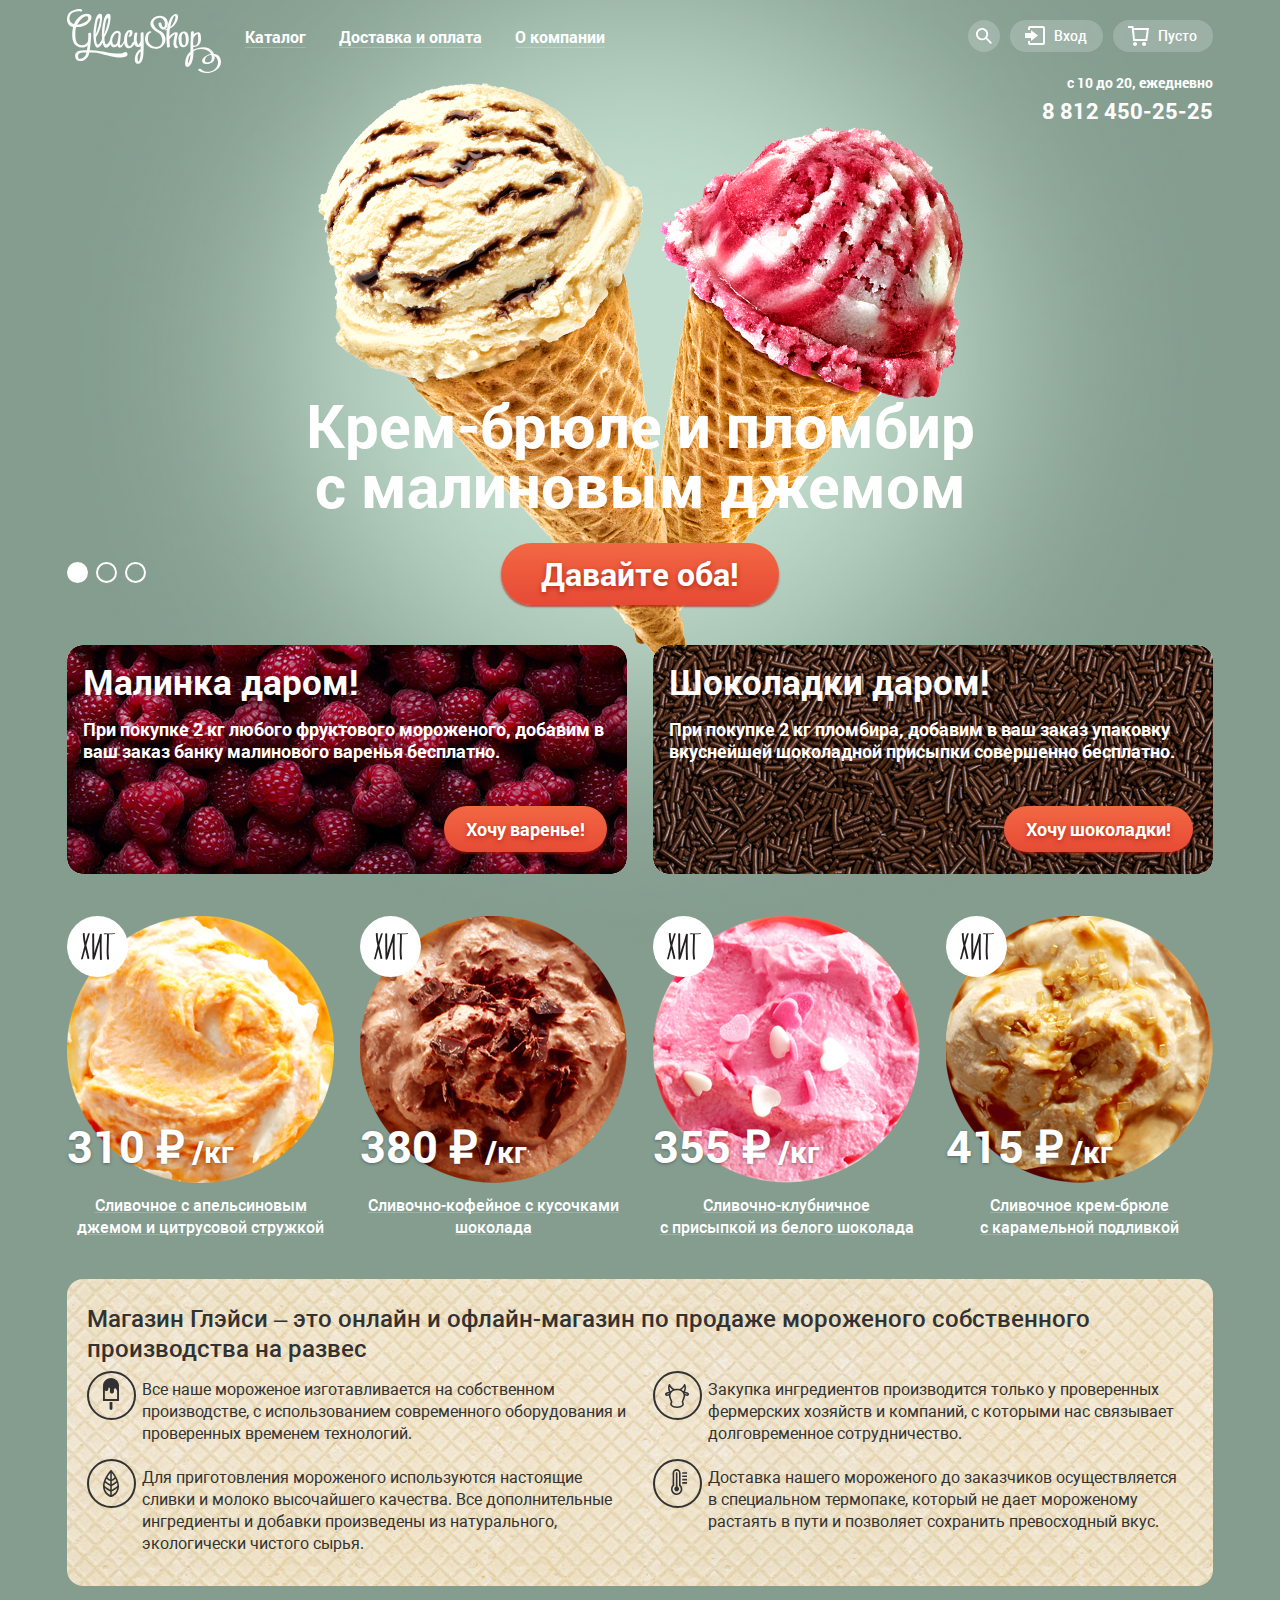
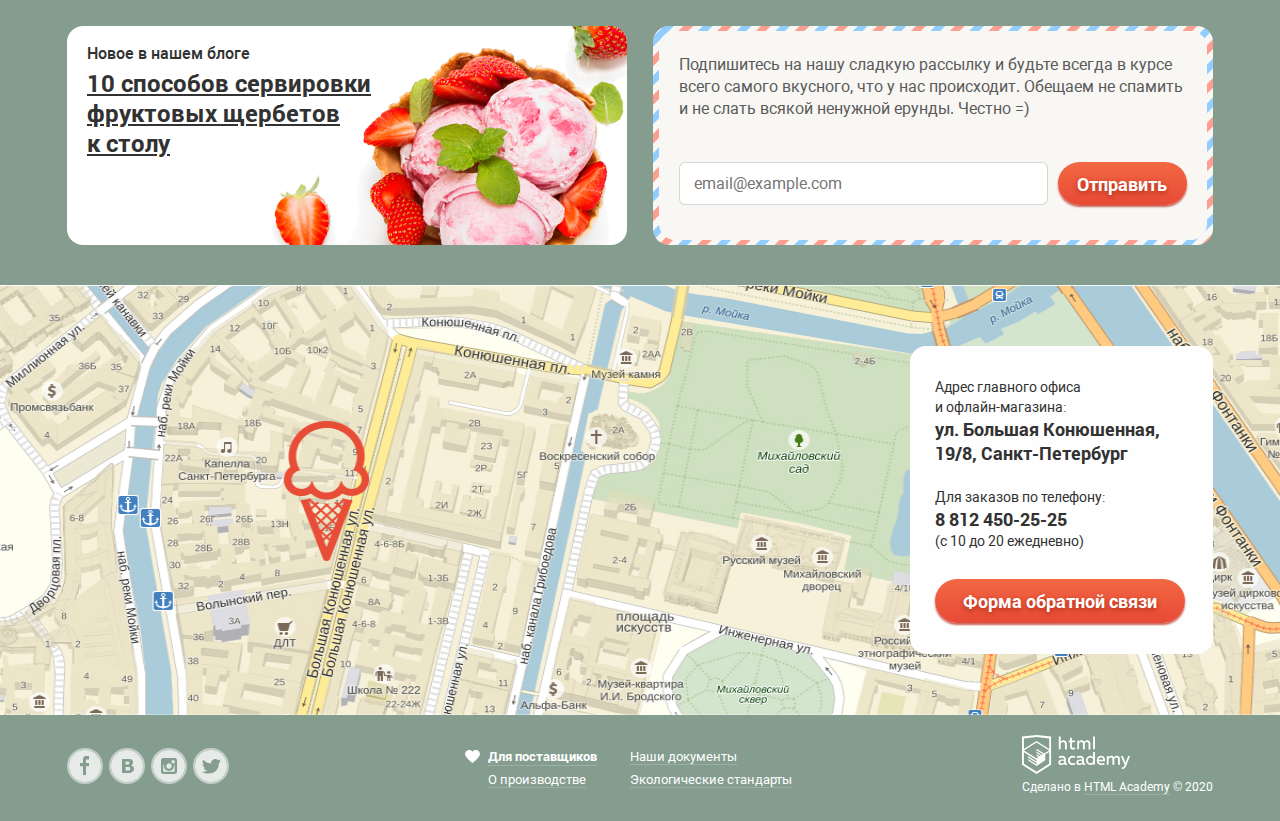
==== commit ba730547: "Корректировки и изменения в коде" ====
--- a/index.html
+++ b/index.html
@@ -74,9 +74,9 @@
                             </a>
                             <form class="user-cabinet__form" action="https://echo.htmlacademy.ru" method="POST">
                                 <label class="visually-hidden" for="user-cabinet-login">Логин</label>
-                                <input class="user-cabinet__login" id="user-cabinet-login" type="email" name="login" placeholder="email@example.com">
+                                <input class="user-cabinet__login" id="user-cabinet-login" type="email" name="login" placeholder="email@example.com" required>
                                 <label class="visually-hidden" for="user-cabinet-password">Пароль</label>
-                                <input class="user-cabinet__password" id="user-cabinet-password" type="password" name="password" placeholder="••••••">
+                                <input class="user-cabinet__password" id="user-cabinet-password" type="password" name="password" placeholder="••••••" required>
                                 <div class="user-cabinet__inner">
                                     <button class="button user-cabinet__button" type="submit">Войти</button>
                                     <div class="user-cabinet__help user-help">
@@ -111,28 +111,16 @@
                 <section class="slider">
                     <ul class="slider__list">
                         <li class="slider__item_1 slide slide__item_current">
-                            <h3 class="slide__title">
-                                Крем-брюле и пломбир с малиновым джемом
-                            </h3>
-                            <a class="button slide__button" href="">
-                    Давайте оба!
-                  </a>
+                            <h3 class="slide__title">Крем-брюле и пломбир с малиновым джемом</h3>
+                            <a class="button slide__button" href="">Давайте оба!</a>
                         </li>
                         <li class="slider__item_2 slide">
-                            <h3 class="slide__title">
-                                Шоколадный пломбир и лимонный сорбет
-                            </h3>
-                            <a class="button slide__button" href="">
-                    Давайте оба!
-                  </a>
+                            <h3 class="slide__title">Шоколадный пломбир и лимонный сорбет</h3>
+                            <a class="button slide__button" href="">Давайте оба!</a>
                         </li>
                         <li class="slider__item_3 slide">
-                            <h3 class="slide__title">
-                                Пломбир с помадкой и клубничный щербет
-                            </h3>
-                            <a class="button slide__button" href="">
-                    Давайте оба!
-                  </a>
+                            <h3 class="slide__title">Пломбир с помадкой и клубничный щербет</h3>
+                            <a class="button slide__button" href="">Давайте оба!</a>
                         </li>
                     </ul>
                     <div class="slider__controls">
@@ -160,28 +148,24 @@
                     <h2 class="visually-hidden">Каталог мороженого</h2>
                     <ul class="catalog__list catalog-main__list">
                         <li class="catalog__item catalog-item">
-                            <div class="catalog-item__wrapper"></div>
                             <img src="img/citrus_cream.png" alt="Сливочное мороженое с апельсиновым джемом и цитрусовой стружкой" width="267" height="267">
                             <p class="catalog-item__price">310 ₽<span>/кг</span></p>
                             <h3 class="catalog-item__title">Сливочное с апельсиновым джемом и цитрусовой стружкой</h3>
                             <a class="button catalog__button" href="">Быстрый просмотр</a>
                         </li>
                         <li class="catalog__item catalog-item">
-                            <div class="catalog-item__wrapper"></div>
                             <img src="img/chocolate_cream.png" alt="Сливочно-кофейное мороженое с кусочками шоколада" width="267" height="267">
                             <p class="catalog-item__price">380 ₽<span>/кг</span></p>
                             <h3 class="catalog-item__title">Сливочно-кофейное с кусочками шоколада</h3>
                             <a class="button catalog__button" href="">Быстрый просмотр</a>
                         </li>
                         <li class="catalog__item catalog-item">
-                            <div class="catalog-item__wrapper"></div>
                             <img src="img/strawberry.png" alt="Сливочно-клубничное мороженое с присыпкой из белого шоколада" width="267" height="267">
                             <p class="catalog-item__price">355 ₽<span>/кг</span></p>
                             <h3 class="catalog-item__title">Сливочно-клубничное <br> с присыпкой из белого шоколада</h3>
                             <a class="button catalog__button" href="">Быстрый просмотр</a>
                         </li>
                         <li class="catalog__item catalog-item">
-                            <div class="catalog-item__wrapper"></div>
                             <img src="img/cream_caramel.png" alt="Сливочное крем-брюле с карамельной подливкой" width="267" height="267">
                             <p class="catalog-item__price">415 ₽<span>/кг</span></p>
                             <h3 class="catalog-item__title">Сливочное крем-брюле <br> с карамельной подливкой</h3>
@@ -216,7 +200,7 @@
                             <p class="mailing-form__descr">Подпишитесь на нашу сладкую рассылку и будьте всегда в курсе всего самого вкусного, что у нас происходит. Обещаем не спамить и не слать всякой ненужной ерунды. Честно =)</p>
                             <div class="mailing-form__box">
                                 <label class="visually-hidden" for="mailing-mail">Адрес электронной почты</label>
-                                <input class="mailing-form__mail" id="mailing-mail" type="email" name="mail" placeholder="email@example.com">
+                                <input class="mailing-form__mail" id="mailing-mail" type="email" name="mail" placeholder="email@example.com" required>
                                 <button class="button mailing-form__button" type="submit">Отправить</button>
                             </div>
                         </form>
@@ -228,14 +212,15 @@
                 <img src="img/map_background.jpg" alt="Офис компании по адресу ул. Большая Конюшенная 19/8, Санкт-Петербург" width="1200" height="430">
                 <iframe src="https://yandex.ru/map-widget/v1/-/CCQdnHs4SD" width="1200" height="430" allowfullscreen title="Офис компании по адресу ул. Большая Конюшенная 19/8, Санкт-Петербург">
                 </iframe>
-
-                <div class="contacts-all">
-                    <p class="contacts-all__address">Адрес главного офиса <br> и офлайн-магазина: <br> <span>ул. Большая Конюшенная, 19/8, Санкт-Петербург</span></p>
-                    <p class="contacts-all__phone">
-                        Для заказов по телефону: <br>
-                        <a href="tel:+78124502525">8 812 450-25-25</a><br> (с 10 до 20 ежедневно)
-                    </p>
-                    <a class="button contacts-all__button" href="">Форма обратной связи</a>
+                <div class="container contacts-container">
+                    <div class="contacts-all">
+                        <p class="contacts-all__address">Адрес главного офиса <br> и офлайн-магазина: <br> <span>ул. Большая Конюшенная, 19/8, Санкт-Петербург</span></p>
+                        <p class="contacts-all__phone">
+                            Для заказов по телефону: <br>
+                            <a href="tel:+78124502525">8 812 450-25-25</a><br> (с 10 до 20 ежедневно)
+                        </p>
+                        <a class="button contacts-all__button" href="">Форма обратной связи</a>
+                    </div>
                 </div>
             </section>
         </main>
@@ -244,37 +229,37 @@
             <div class="container">
                 <ul class="site-footer__socials socials">
                     <li class="socials__item">
-                        <a class="socials__link socials__link_fb" href="" target="_blank">
+                        <a class="socials__link socials__link_fb" href="" target="_blank" aria-label="Facebook">
                             <svg width="32" height="32" viewBox="0 0 32 32" fill="none" xmlns="http://www.w3.org/2000/svg">
-                            <path d="M16 0C12.8355 0 9.74207 0.938384 7.11088 2.69649C4.4797 4.45459 2.42894 6.95345 1.21793 9.87706C0.0069325 12.8007 -0.309921 16.0177 0.307443 19.1214C0.924806 22.2251 2.44866 25.0761 4.6863 27.3137C6.92394 29.5513 9.77487 31.0752 12.8786 31.6926C15.9823 32.3099 19.1993 31.9931 22.1229 30.7821C25.0466 29.5711 27.5454 27.5203 29.3035 24.8891C31.0616 22.2579 32 19.1645 32 16C32 11.7565 30.3143 7.68687 27.3137 4.68629C24.3131 1.68571 20.2435 0 16 0ZM20.06 9.45H17V12.9H20V16.34H17V25H14V16.34H11V12.9H14V9.45C13.9449 8.59575 14.2291 7.75426 14.7908 7.1083C15.3525 6.46234 16.1464 6.06407 17 6H20V9.45H20.06Z" fill="white" fill-opacity="0.8"/>
+                                <path d="M16 0C12.8355 0 9.74207 0.938384 7.11088 2.69649C4.4797 4.45459 2.42894 6.95345 1.21793 9.87706C0.0069325 12.8007 -0.309921 16.0177 0.307443 19.1214C0.924806 22.2251 2.44866 25.0761 4.6863 27.3137C6.92394 29.5513 9.77487 31.0752 12.8786 31.6926C15.9823 32.3099 19.1993 31.9931 22.1229 30.7821C25.0466 29.5711 27.5454 27.5203 29.3035 24.8891C31.0616 22.2579 32 19.1645 32 16C32 11.7565 30.3143 7.68687 27.3137 4.68629C24.3131 1.68571 20.2435 0 16 0ZM20.06 9.45H17V12.9H20V16.34H17V25H14V16.34H11V12.9H14V9.45C13.9449 8.59575 14.2291 7.75426 14.7908 7.1083C15.3525 6.46234 16.1464 6.06407 17 6H20V9.45H20.06Z" fill="white" fill-opacity="0.8"/>
                             </svg>
                         </a>
                     </li>
                     <li class="socials__item">
-                        <a class="socials__link socials__link_vk" href="" target="_blank">
+                        <a class="socials__link socials__link_vk" href="" target="_blank" aria-label="ВКонтакте">
                             <svg width="32" height="32" viewBox="0 0 32 32" fill="none" xmlns="http://www.w3.org/2000/svg">
-                            <path d="M16.64 14.49C16.9652 14.4904 17.2875 14.4293 17.59 14.31C17.8645 14.2077 18.0922 14.0085 18.23 13.75C18.3343 13.4964 18.3854 13.2241 18.38 12.95C18.376 12.7057 18.3143 12.4659 18.2 12.25C18.0714 12.0066 17.8523 11.8235 17.59 11.74C17.2687 11.627 16.9306 11.5695 16.59 11.57H14.59V14.57H15.16C15.75 14.52 16.24 14.51 16.64 14.49Z" fill="white" fill-opacity="0.8"/>
-                            <path d="M18.12 17.08C17.751 17.0101 17.3752 16.9832 17 17H14.61V20.5H17.06C17.4757 20.4953 17.8865 20.4104 18.27 20.25C18.591 20.1392 18.8632 19.9199 19.04 19.63C19.1865 19.3527 19.2621 19.0436 19.26 18.73C19.2753 18.3782 19.1848 18.0298 19 17.73C18.7922 17.4167 18.4806 17.1865 18.12 17.08Z" fill="white" fill-opacity="0.8"/>
-                            <path d="M16 0C12.8355 0 9.74207 0.938384 7.11088 2.69649C4.4797 4.45459 2.42894 6.95345 1.21793 9.87706C0.0069325 12.8007 -0.309921 16.0177 0.307443 19.1214C0.924806 22.2251 2.44866 25.0761 4.6863 27.3137C6.92394 29.5513 9.77487 31.0752 12.8786 31.6926C15.9823 32.3099 19.1993 31.9931 22.1229 30.7821C25.0466 29.5711 27.5454 27.5203 29.3035 24.8891C31.0616 22.2579 32 19.1645 32 16C32 11.7565 30.3143 7.68687 27.3137 4.68629C24.3131 1.68571 20.2435 0 16 0ZM22.6 20.53C22.3376 21.056 21.9537 21.5119 21.48 21.86C20.9342 22.2714 20.3122 22.5705 19.65 22.74C18.8286 22.9383 17.9848 23.029 17.14 23.01H11V9H16.45C17.2781 8.9868 18.1063 9.02354 18.93 9.11C19.473 9.19401 19.9994 9.36273 20.49 9.61C20.9868 9.84615 21.4013 10.2258 21.68 10.7C21.9455 11.1728 22.0801 11.7079 22.07 12.25C22.0819 12.8916 21.8931 13.5209 21.53 14.05C21.1452 14.588 20.6142 15.0045 20 15.25V15.32C20.8272 15.4588 21.5898 15.8541 22.18 16.45C22.7295 17.0712 23.0163 17.8815 22.98 18.71C23.0043 19.3386 22.8738 19.9636 22.6 20.53Z" fill="white" fill-opacity="0.8"/>
+                                <path d="M16.64 14.49C16.9652 14.4904 17.2875 14.4293 17.59 14.31C17.8645 14.2077 18.0922 14.0085 18.23 13.75C18.3343 13.4964 18.3854 13.2241 18.38 12.95C18.376 12.7057 18.3143 12.4659 18.2 12.25C18.0714 12.0066 17.8523 11.8235 17.59 11.74C17.2687 11.627 16.9306 11.5695 16.59 11.57H14.59V14.57H15.16C15.75 14.52 16.24 14.51 16.64 14.49Z" fill="white" fill-opacity="0.8"/>
+                                <path d="M18.12 17.08C17.751 17.0101 17.3752 16.9832 17 17H14.61V20.5H17.06C17.4757 20.4953 17.8865 20.4104 18.27 20.25C18.591 20.1392 18.8632 19.9199 19.04 19.63C19.1865 19.3527 19.2621 19.0436 19.26 18.73C19.2753 18.3782 19.1848 18.0298 19 17.73C18.7922 17.4167 18.4806 17.1865 18.12 17.08Z" fill="white" fill-opacity="0.8"/>
+                                <path d="M16 0C12.8355 0 9.74207 0.938384 7.11088 2.69649C4.4797 4.45459 2.42894 6.95345 1.21793 9.87706C0.0069325 12.8007 -0.309921 16.0177 0.307443 19.1214C0.924806 22.2251 2.44866 25.0761 4.6863 27.3137C6.92394 29.5513 9.77487 31.0752 12.8786 31.6926C15.9823 32.3099 19.1993 31.9931 22.1229 30.7821C25.0466 29.5711 27.5454 27.5203 29.3035 24.8891C31.0616 22.2579 32 19.1645 32 16C32 11.7565 30.3143 7.68687 27.3137 4.68629C24.3131 1.68571 20.2435 0 16 0ZM22.6 20.53C22.3376 21.056 21.9537 21.5119 21.48 21.86C20.9342 22.2714 20.3122 22.5705 19.65 22.74C18.8286 22.9383 17.9848 23.029 17.14 23.01H11V9H16.45C17.2781 8.9868 18.1063 9.02354 18.93 9.11C19.473 9.19401 19.9994 9.36273 20.49 9.61C20.9868 9.84615 21.4013 10.2258 21.68 10.7C21.9455 11.1728 22.0801 11.7079 22.07 12.25C22.0819 12.8916 21.8931 13.5209 21.53 14.05C21.1452 14.588 20.6142 15.0045 20 15.25V15.32C20.8272 15.4588 21.5898 15.8541 22.18 16.45C22.7295 17.0712 23.0163 17.8815 22.98 18.71C23.0043 19.3386 22.8738 19.9636 22.6 20.53Z" fill="white" fill-opacity="0.8"/>
                             </svg>
                         </a>
                     </li>
                     <li class="socials__item">
-                        <a class="socials__link socials__link_inst" href="" target="_blank">
+                        <a class="socials__link socials__link_inst" href="" target="_blank" aria-label="Instagram">
                             <svg width="32" height="32" viewBox="0 0 32 32" fill="none" xmlns="http://www.w3.org/2000/svg">
-                            <g>
-                            <path d="M20.92 16C20.92 17.3155 20.3974 18.5771 19.4673 19.5072C18.5371 20.4374 17.2755 20.96 15.96 20.96C14.6445 20.96 13.3829 20.4374 12.4528 19.5072C11.5226 18.5771 11 17.3155 11 16C11.001 15.6158 11.048 15.233 11.14 14.86H10.24V21.7H21.64V14.86H20.74C20.8406 15.2325 20.901 15.6147 20.92 16Z" fill="white" fill-opacity="0.8"/>
-                            <path d="M16 18.66C16.5252 18.656 17.0375 18.4967 17.4723 18.202C17.9071 17.9073 18.245 17.4905 18.4432 17.0042C18.6415 16.5178 18.6913 15.9836 18.5864 15.4689C18.4816 14.9542 18.2266 14.4821 17.8539 14.1121C17.4811 13.7421 17.0071 13.4908 16.4916 13.3897C15.9762 13.2887 15.4424 13.3425 14.9575 13.5445C14.4726 13.7464 14.0584 14.0873 13.7669 14.5243C13.4755 14.9613 13.32 15.4748 13.32 16C13.3213 16.3506 13.3917 16.6976 13.5271 17.021C13.6625 17.3444 13.8602 17.638 14.1091 17.8851C14.358 18.1321 14.653 18.3276 14.9775 18.4606C15.3019 18.5936 15.6494 18.6613 16 18.66Z" fill="white" fill-opacity="0.8"/>
-                            <path d="M21.68 10.3H18.64V13.34H21.68V10.3Z" fill="white" fill-opacity="0.8"/>
-                            <path d="M16 0C12.8355 0 9.74207 0.938384 7.11088 2.69649C4.4797 4.45459 2.42894 6.95345 1.21793 9.87706C0.0069325 12.8007 -0.309921 16.0177 0.307443 19.1214C0.924806 22.2251 2.44866 25.0761 4.6863 27.3137C6.92394 29.5513 9.77487 31.0752 12.8786 31.6926C15.9823 32.3099 19.1993 31.9931 22.1229 30.7821C25.0466 29.5711 27.5454 27.5203 29.3035 24.8891C31.0616 22.2579 32 19.1645 32 16C32 11.7565 30.3143 7.68687 27.3137 4.68629C24.3131 1.68571 20.2435 0 16 0ZM24 21.7C24.0027 22.0045 23.9444 22.3064 23.8285 22.588C23.7127 22.8696 23.5416 23.1251 23.3253 23.3395C23.1091 23.5539 22.8521 23.7228 22.5695 23.8362C22.2869 23.9497 21.9845 24.0054 21.68 24H10.28C9.97928 23.9987 9.68175 23.9382 9.40442 23.8219C9.12709 23.7056 8.87537 23.5358 8.66366 23.3222C8.45194 23.1086 8.28436 22.8554 8.17049 22.5771C8.05662 22.2988 7.99869 22.0007 8.00001 21.7V10.3C7.99869 9.99927 8.05662 9.70123 8.17049 9.42289C8.28436 9.14455 8.45194 8.89137 8.66366 8.67779C8.87537 8.46422 9.12709 8.29443 9.40442 8.17814C9.68175 8.06184 9.97928 8.00131 10.28 8H21.67C21.9749 7.99467 22.2778 8.0503 22.561 8.16362C22.8441 8.27694 23.1017 8.44568 23.3188 8.65992C23.5358 8.87416 23.7079 9.12959 23.8249 9.41123C23.9418 9.69287 24.0014 9.99504 24 10.3V21.7Z" fill="white" fill-opacity="0.8"/>
-                            </g>
+                                <g>
+                                    <path d="M20.92 16C20.92 17.3155 20.3974 18.5771 19.4673 19.5072C18.5371 20.4374 17.2755 20.96 15.96 20.96C14.6445 20.96 13.3829 20.4374 12.4528 19.5072C11.5226 18.5771 11 17.3155 11 16C11.001 15.6158 11.048 15.233 11.14 14.86H10.24V21.7H21.64V14.86H20.74C20.8406 15.2325 20.901 15.6147 20.92 16Z" fill="white" fill-opacity="0.8"/>
+                                    <path d="M16 18.66C16.5252 18.656 17.0375 18.4967 17.4723 18.202C17.9071 17.9073 18.245 17.4905 18.4432 17.0042C18.6415 16.5178 18.6913 15.9836 18.5864 15.4689C18.4816 14.9542 18.2266 14.4821 17.8539 14.1121C17.4811 13.7421 17.0071 13.4908 16.4916 13.3897C15.9762 13.2887 15.4424 13.3425 14.9575 13.5445C14.4726 13.7464 14.0584 14.0873 13.7669 14.5243C13.4755 14.9613 13.32 15.4748 13.32 16C13.3213 16.3506 13.3917 16.6976 13.5271 17.021C13.6625 17.3444 13.8602 17.638 14.1091 17.8851C14.358 18.1321 14.653 18.3276 14.9775 18.4606C15.3019 18.5936 15.6494 18.6613 16 18.66Z" fill="white" fill-opacity="0.8"/>
+                                    <path d="M21.68 10.3H18.64V13.34H21.68V10.3Z" fill="white" fill-opacity="0.8"/>
+                                    <path d="M16 0C12.8355 0 9.74207 0.938384 7.11088 2.69649C4.4797 4.45459 2.42894 6.95345 1.21793 9.87706C0.0069325 12.8007 -0.309921 16.0177 0.307443 19.1214C0.924806 22.2251 2.44866 25.0761 4.6863 27.3137C6.92394 29.5513 9.77487 31.0752 12.8786 31.6926C15.9823 32.3099 19.1993 31.9931 22.1229 30.7821C25.0466 29.5711 27.5454 27.5203 29.3035 24.8891C31.0616 22.2579 32 19.1645 32 16C32 11.7565 30.3143 7.68687 27.3137 4.68629C24.3131 1.68571 20.2435 0 16 0ZM24 21.7C24.0027 22.0045 23.9444 22.3064 23.8285 22.588C23.7127 22.8696 23.5416 23.1251 23.3253 23.3395C23.1091 23.5539 22.8521 23.7228 22.5695 23.8362C22.2869 23.9497 21.9845 24.0054 21.68 24H10.28C9.97928 23.9987 9.68175 23.9382 9.40442 23.8219C9.12709 23.7056 8.87537 23.5358 8.66366 23.3222C8.45194 23.1086 8.28436 22.8554 8.17049 22.5771C8.05662 22.2988 7.99869 22.0007 8.00001 21.7V10.3C7.99869 9.99927 8.05662 9.70123 8.17049 9.42289C8.28436 9.14455 8.45194 8.89137 8.66366 8.67779C8.87537 8.46422 9.12709 8.29443 9.40442 8.17814C9.68175 8.06184 9.97928 8.00131 10.28 8H21.67C21.9749 7.99467 22.2778 8.0503 22.561 8.16362C22.8441 8.27694 23.1017 8.44568 23.3188 8.65992C23.5358 8.87416 23.7079 9.12959 23.8249 9.41123C23.9418 9.69287 24.0014 9.99504 24 10.3V21.7Z" fill="white" fill-opacity="0.8"/>
+                                </g>
                             </svg>
                         </a>
                     </li>
                     <li class="socials__item">
-                        <a class="socials__link socials__link_tw" href="" target="_blank">
+                        <a class="socials__link socials__link_tw" href="" target="_blank" aria-label="Twitter">
                             <svg width="32" height="32" viewBox="0 0 32 32" fill="none" xmlns="http://www.w3.org/2000/svg">
-                            <path d="M16 0C12.8355 0 9.74207 0.938384 7.11088 2.69649C4.4797 4.45459 2.42894 6.95345 1.21793 9.87706C0.0069325 12.8007 -0.309921 16.0177 0.307443 19.1214C0.924806 22.2251 2.44866 25.0761 4.6863 27.3137C6.92394 29.5513 9.77487 31.0752 12.8786 31.6926C15.9823 32.3099 19.1993 31.9931 22.1229 30.7821C25.0466 29.5711 27.5454 27.5203 29.3035 24.8891C31.0616 22.2579 32 19.1645 32 16C32 11.7565 30.3143 7.68687 27.3137 4.68629C24.3131 1.68571 20.2435 0 16 0ZM23.94 12.81C23.69 19.33 20.48 23.64 12.94 23.51H12.46C12.01 23.51 7.91001 23.07 7.11001 21.69C8.8989 21.9555 10.7228 21.5494 12.23 20.55C11.18 20.26 9.31001 20.09 8.98001 17.7C9.39279 17.8642 9.84415 17.9058 10.28 17.82C9.00001 17 7.53001 16.3 7.61001 14.17C8.02796 14.4893 8.54454 14.652 9.07001 14.63C8.30001 14.4 6.92001 11.39 8.07001 9.85C10.07 11.64 12.14 13.33 15.87 13.49C16.1 11.28 17.11 9.79 19.04 9.17C19.7375 8.93332 20.4908 8.91568 21.1986 9.11946C21.9065 9.32323 22.5351 9.73867 23 10.31C23.74 10.08 24.45 9.84 25.19 9.62C25.1758 9.95711 25.0846 10.2865 24.9234 10.5829C24.7622 10.8793 24.5353 11.1349 24.26 11.33C24.5167 11.3601 24.7768 11.3336 25.0221 11.2524C25.2674 11.1712 25.492 11.0372 25.68 10.86C25.5628 11.2985 25.3443 11.7034 25.0421 12.0421C24.7399 12.3808 24.3624 12.6438 23.94 12.81Z" fill="white" fill-opacity="0.8"/>
+                                <path d="M16 0C12.8355 0 9.74207 0.938384 7.11088 2.69649C4.4797 4.45459 2.42894 6.95345 1.21793 9.87706C0.0069325 12.8007 -0.309921 16.0177 0.307443 19.1214C0.924806 22.2251 2.44866 25.0761 4.6863 27.3137C6.92394 29.5513 9.77487 31.0752 12.8786 31.6926C15.9823 32.3099 19.1993 31.9931 22.1229 30.7821C25.0466 29.5711 27.5454 27.5203 29.3035 24.8891C31.0616 22.2579 32 19.1645 32 16C32 11.7565 30.3143 7.68687 27.3137 4.68629C24.3131 1.68571 20.2435 0 16 0ZM23.94 12.81C23.69 19.33 20.48 23.64 12.94 23.51H12.46C12.01 23.51 7.91001 23.07 7.11001 21.69C8.8989 21.9555 10.7228 21.5494 12.23 20.55C11.18 20.26 9.31001 20.09 8.98001 17.7C9.39279 17.8642 9.84415 17.9058 10.28 17.82C9.00001 17 7.53001 16.3 7.61001 14.17C8.02796 14.4893 8.54454 14.652 9.07001 14.63C8.30001 14.4 6.92001 11.39 8.07001 9.85C10.07 11.64 12.14 13.33 15.87 13.49C16.1 11.28 17.11 9.79 19.04 9.17C19.7375 8.93332 20.4908 8.91568 21.1986 9.11946C21.9065 9.32323 22.5351 9.73867 23 10.31C23.74 10.08 24.45 9.84 25.19 9.62C25.1758 9.95711 25.0846 10.2865 24.9234 10.5829C24.7622 10.8793 24.5353 11.1349 24.26 11.33C24.5167 11.3601 24.7768 11.3336 25.0221 11.2524C25.2674 11.1712 25.492 11.0372 25.68 10.86C25.5628 11.2985 25.3443 11.7034 25.0421 12.0421C24.7399 12.3808 24.3624 12.6438 23.94 12.81Z" fill="white" fill-opacity="0.8"/>
                             </svg>
                         </a>
                     </li>
--- a/css/style.min.css
+++ b/css/style.min.css
@@ -1 +1 @@
-@-webkit-keyframes bounce{0%{transform:translateY(-2000px)}70%{transform:translateY(30px)}90%{transform:translateY(-10px)}to{transform:translateY(0)}}@keyframes bounce{0%{transform:translateY(-2000px)}70%{transform:translateY(30px)}90%{transform:translateY(-10px)}to{transform:translateY(0)}}@-webkit-keyframes shake{0%,to{transform:translateX(0)}10%,30%,50%,70%,90%{transform:translateX(-10px)}20%,40%,60%,80%{transform:translateX(10px)}}@keyframes shake{0%,to{transform:translateX(0)}10%,30%,50%,70%,90%{transform:translateX(-10px)}20%,40%,60%,80%{transform:translateX(10px)}}@font-face{font-family:'Roboto';font-style:normal;font-weight:400;src:local('Roboto'),local('Roboto-Regular'),url(../fonts/roboto.woff2) format('woff2'),url(../fonts/roboto.woff) format('woff')}@font-face{font-family:'Roboto';font-style:normal;font-weight:500;src:local('Roboto Medium'),local('Roboto-Medium'),url(../fonts/robotomedium.woff2) format('woff2'),url(../fonts/robotomedium.woff) format('woff')}@font-face{font-family:'Roboto';font-style:normal;font-weight:900;src:local('Roboto Black'),local('Roboto-Black'),url(../fonts/robotobold.woff2) format('woff2'),url(../fonts/robotobold.woff) format('woff')}:root{--body-background-green: #849D8F;--body-background-blue: #8996A6;--body-background-pink: #9D8B84;--main-color-white: #FFFFFF;--main-color-black: #000000;--border-bottom: rgba(255, 255, 255, 0.2);--button-shadow: rgba(172, 16, 0, 0.64);--button-text-shadow: rgba(160, 32, 11, 0.76);--button-gradient-top: #F26843;--button-gradient-bot: #E74A35;--raspberry-background: #dc143c;--chocolate-background: #d2691e;--catalog-text-shadow: rgba(49, 50, 53, 0.5);--features-background: #f4a460;--blog-color: #323232;--blog-mailing-background: #F8F7F4;--catalog-item-shadow: rgba(0, 0, 0, 0.2);--mailing-form-color: #5A5A5A;--mailing-form-border: rgba(178, 178, 178, 0.52);--contacts-all-color: #FEFEFE;--socials-border-color: rgba(255, 255, 255, 0.5);--submenu-border-color: rgba(50, 50, 50, 0.2);--submenu-box-shadow: rgba(0, 0, 0, 0.4);--submenu-background-hover: #FBDED7;--submenu-background-active: #F6B5A5;--submenu-active: #D07058;--placeholder-color: #999999;--input-border: #D3D3D2;--navigation-item-active: #EDEDED;--navigation-item-box-shadow-active: #696969;--user-cabinet-help-hover: #E84D37;--user-cabinet-help-border: rgba(232, 77, 55, 0.5);--footer-link-hover: #FFBC9E;--footer-link-border-hover: rgba(255, 188, 158, 0.5);--input-border-color: rgba(46, 136, 228, 0.52);--button-box-shadow-hover: #AC1000;--button-background-active: rgba(0, 0, 0, 0.07);--button-box-shadow-active: #942718;--slider-controls-hover: rgba(255, 255, 255, 0.4);--modal-close-color: #231F20;--border-cart-full: #CACAC7;--toggle-background: #ababab;--scale-bar-color: rgba(248, 247, 244, 0.5)}html{height:100%;box-sizing:border-box}body{min-width:1200px;min-height:100%;margin:0;padding:0;display:grid;grid-template-rows:-webkit-min-content 1fr -webkit-min-content;grid-template-rows:min-content 1fr min-content;align-content:start;font-family:'Roboto',Arial,sans-serif;font-size:18px;line-height:22px;font-weight:700;background-color:var(--body-background-green)}a{text-decoration:none}img{max-width:100%;height:auto}.visually-hidden{position:absolute;width:1px;height:1px;margin:-1px;border:0;padding:0;clip:rect(0 0 0 0);overflow:hidden}.container{width:1146px;margin:0 auto}.button{display:inline-block;vertical-align:top;padding:9px 40px;background:linear-gradient(180deg,var(--button-gradient-top) 0%,var(--button-gradient-bot) 100%);box-shadow:0 2px 2px var(--button-shadow);border-radius:70px;font-size:32px;line-height:44px;color:var(--main-color-white);text-shadow:0 2px 5px var(--button-text-shadow)}.button:focus,.button:hover{background:linear-gradient(0deg,var(--border-bottom),var(--border-bottom)),linear-gradient(180deg,var(--button-gradient-top) 0%,var(--button-gradient-bot) 100%);box-shadow:0 2px 2px var(--button-box-shadow-hover)}.button:active{background:linear-gradient(0deg,var(--button-background-active),var(--button-background-active)),linear-gradient(180deg,var(--button-gradient-top) 0%,var(--button-gradient-bot) 100%);box-shadow:inset 0 2px 2px var(--button-box-shadow-active)}.site-wrapper{background-repeat:no-repeat;background-position:top center}.site-wrapper_1{background-color:var(--body-background-green);background-image:url(../img/icecream_raspberry_main.png)}.site-wrapper_2{background-color:var(--body-background-blue);background-image:url(../img/icecream_lemon_main.png)}.site-wrapper_3{background-color:var(--body-background-pink);background-image:url(../img/icecream_strawberry_main.png)}.site-header__top{display:flex;justify-content:space-between;padding-top:9px}.main-navigation{flex-grow:1;padding-left:11px}.main-navigation__list{margin:0;display:flex;flex-wrap:wrap;padding:19px 0 0;font-size:16px;line-height:18px;list-style-type:none}.main-navigation__item:not(:last-child){margin-right:7px}.main-navigation__item{position:relative;padding-bottom:20px}.navigation-item__link{background:0 0;color:var(--main-color-white);padding:5px 13px;border-radius:26px}.navigation-item__link span{border-bottom:1px solid var(--border-bottom)}.main-navigation__item:hover .navigation-item__link{background:var(--main-color-white);color:var(--blog-color)}.main-navigation__item:active .navigation-item__link{background:var(--navigation-item-active);box-shadow:inset 0 2px 1px var(--navigation-item-box-shadow-active)}.main-navigation__item_active{background:var(--submenu-active)}.main-navigation__item:hover .submenu,.personal-navigation__search:hover .search__form,.user-cabinet:hover .user-cabinet__form{display:block}.submenu{margin:0;display:none;position:absolute;top:31px;right:-49px;list-style-type:none;font-style:normal;font-weight:400;font-size:14px;line-height:16px;background:var(--main-color-white);box-shadow:0 20px 20px var(--submenu-box-shadow);border-radius:4px;width:143px;z-index:1}.submenu-list{padding-top:1px;list-style-type:none}.submenu__item a{display:block;padding-left:21px}.filters-sorting select:hover,.submenu-item__link{color:var(--blog-color)}.submenu-item__link:hover{background-color:var(--submenu-background-hover)}.submenu-item__link:active{background-color:var(--submenu-background-active)}.submenu-item__link_active{background-color:var(--submenu-active)}.submenu__main-link{position:relative;padding-top:10px;padding-bottom:9px;border-top-left-radius:4px;border-top-right-radius:4px;font-weight:700;font-size:14px;line-height:18px}.submenu::after{content:"";position:absolute;height:1px;background-color:var(--submenu-border-color);width:128px;top:37px;left:7px}.submenu-list__item a{padding-top:7px;padding-bottom:7px}.submenu-list__item:first-child a{padding-bottom:10px;padding-top:10px}.submenu-list__item:last-child a{border-bottom-right-radius:4px;border-bottom-left-radius:4px;padding-top:10px;padding-bottom:10px}.personal-navigation{display:flex;align-items:center;font-weight:500;font-size:14px;line-height:16px}.personal-navigation__item{position:relative;padding-bottom:10px}.search__form{display:none;position:absolute;top:36px;right:0;padding:18px 15px;background:var(--blog-mailing-background);box-shadow:0 20px 20px var(--submenu-box-shadow);border-radius:4px;z-index:1}.search__form input{width:311px;max-height:44px;padding:15px;border:1px solid var(--input-border);box-sizing:border-box;border-radius:4px}.search__form input::-webkit-input-placeholder{color:var(--placeholder-color)}.search__form input::-moz-placeholder{color:var(--placeholder-color)}.search__form input::placeholder{color:var(--placeholder-color)}.personal-navigation__item:not(:last-child){margin-right:10px}.search__link{display:flex;padding:8px;background:var(--border-bottom);border-radius:50%}.user-cabinet{position:relative}.user-cabinet__form{display:none;padding:19px 16px 22px 19px;position:absolute;top:36px;right:0;background:var(--blog-mailing-background);box-shadow:0 20px 20px var(--submenu-box-shadow);border-radius:4px;z-index:1}.user-cabinet__form input{width:241px;max-height:44px;margin-bottom:20px;border:1px solid var(--input-border);box-sizing:border-box;border-radius:4px}.mailing-form input:hover,.modal-feedback__form input:hover,.modal-feedback__form textarea:hover,.search__form input:hover,.user-cabinet__form input:hover{padding-left:14px;border:2px solid var(--input-border)}.modal-feedback__form textarea:hover{padding-top:15px}.mailing-form input:focus,.modal-feedback__form input:focus,.modal-feedback__form textarea:focus,.search__form input:focus,.user-cabinet__form input:focus{outline:0;border-color:var(--input-border-color);font-weight:700;font-size:16px;line-height:20px;color:var(--blog-color)}.user-cabinet__form input::-webkit-input-placeholder{color:var(--placeholder-color)}.user-cabinet__form input::-moz-placeholder{color:var(--placeholder-color)}.user-cabinet__form input::placeholder{color:var(--placeholder-color)}.user-cabinet__login{padding:15px}.user-cabinet__password{padding:13px 15px}.user-cabinet__link{display:flex;position:relative;padding:8px 16px 8px 44px;background:var(--border-bottom);color:var(--main-color-white);border-radius:20px}.cart__link svg,.user-cabinet__link svg{position:absolute;top:6px;left:15px}.user-cabinet__button{padding:14px 26px;font-weight:700;font-size:18px;line-height:16px;border:0;cursor:pointer}.user-cabinet__inner{display:flex;justify-content:space-between}.user-cabinet__help{display:flex;flex-direction:column;justify-content:space-around}.user-cabinet__help a{width:-webkit-max-content;width:-moz-max-content;width:max-content;font-weight:400;font-size:13px;line-height:15px;color:var(--blog-color);border-bottom:1px solid var(--submenu-border-color)}.user-cabinet__help a:active,.user-cabinet__help a:focus,.user-cabinet__help a:hover{color:var(--user-cabinet-help-hover);border-bottom-color:var(--user-cabinet-help-border)}.navigation-link:hover{color:var(--blog-color)}.navigation-link:hover svg path{fill:var(--blog-color)}.cart__link{display:flex;position:relative;padding:8px 16px 8px 45px;background:var(--border-bottom);color:var(--main-color-white);border-radius:20px}.site-header__bottom{padding-top:2px;display:flex;justify-content:flex-end}.site-header__contacts a,.working-hours{color:var(--main-color-white);font-size:22px;line-height:24px}.working-hours{margin:0 0 8px;font-size:14px;line-height:16px;text-align:end}.slider{margin-bottom:40px;padding-top:212px;position:relative;text-align:center}.slider__list{margin:0}.slide{margin:0 auto;display:none;max-width:672px}.slide__title{margin-bottom:28px;font-size:60px;line-height:60px;color:var(--main-color-white)}.slider__controls{display:flex;justify-content:space-between;position:absolute;bottom:22px;left:0;z-index:20;width:79px}.slider__controls button{padding:0;width:21px;height:21px;background-color:transparent;border:2px solid var(--main-color-white);border-radius:50%;cursor:pointer}.slider__controls button:hover{background-color:var(--slider-controls-hover)}.navigation-link:hover,.slider__controls .current,.slider__controls .current:hover{background-color:var(--main-color-white)}.catalog__item:hover .catalog-item__wrapper,.catalog__item:hover .catalog__button,.slide__item_current{display:block}.stocks__list{margin:0 0 42px;display:flex;justify-content:space-between;list-style:none;color:var(--main-color-white)}.stocks__item{display:flex;flex-direction:column;box-sizing:border-box;padding-top:16px;padding-left:16px;padding-right:20px;max-width:560px;border-radius:16px}.stocks-item__title{margin:0 0 16px;font-size:35px;line-height:41px}.stocks-item__descr{margin:0 0 44px;font-size:18px;line-height:22px}.stocks__button{margin-bottom:22px;padding:11px 22px;font-size:18px;line-height:24px;align-self:flex-end}.stocks-item:first-child{background-image:url(../img/raspberry.png);background-repeat:no-repeat;background-color:var(--raspberry-background)}.stocks-item:last-child{background-image:url(../img/chocolate_img.png);background-repeat:no-repeat;background-color:var(--chocolate-background)}.catalog__list{display:grid;grid-column-gap:26px;grid-row-gap:37px;grid-template-columns:267px 267px 267px 267px;list-style-type:none;grid-auto-rows:auto;color:var(--main-color-white)}.catalog__item{position:relative}.catalog-main__list .catalog__item::after{content:"";position:absolute;width:61px;height:61px;top:0;left:0;background-image:url(../img/hit.svg);background-color:var(--main-color-white);background-position:14px;border-radius:50%;background-repeat:no-repeat}.catalog__item img{margin-bottom:8px}.catalog-item__price{margin:0;position:absolute;bottom:70px;font-size:45px;line-height:45px;text-shadow:0 1px 3px var(--catalog-text-shadow)}.catalog-item__price span{padding-left:7px;font-size:30px;line-height:35px}.catalog-item__title{margin:0;font-weight:500;font-size:16px;line-height:22px;text-align:center;text-decoration:underline;-webkit-text-decoration-color:var(--border-bottom);text-decoration-color:var(--border-bottom)}.catalog__button{display:none;position:absolute;padding:12px 16px;right:34px;bottom:-54px;font-size:18px;line-height:24px;z-index:2}.catalog-item__wrapper{display:none;position:absolute;width:293px;height:402px;top:-5px;left:-13px;background:var(--main-color-white);opacity:.2;box-shadow:0 20px 20px var(--catalog-item-shadow);border-radius:4px;z-index:1}.catalog-main,.features{margin-bottom:40px}.features{padding-top:25px;padding-left:20px;border-radius:16px;background-image:url(../img/img_wafer.jpg);background-color:var(--features-background);color:var(--blog-color)}.features__title{margin:0 0 15px;font-weight:500;font-size:24px;line-height:30px}.features-item__descr{margin:0}.features__list{margin:0;padding-left:55px;padding-right:20px;padding-bottom:9px;list-style-type:none;font-weight:400;font-size:16px;line-height:22px;display:flex;justify-content:space-between;flex-wrap:wrap}.features__item{position:relative;width:485px;margin-bottom:22px}.features__item::before{position:absolute;content:"";width:45px;height:45px;border:2px solid var(--blog-color);border-radius:50%;top:-8px;left:-55px}.features__item:nth-child(1)::before{background-image:url(../img/icecream_icon.svg);background-position:14px 5px;background-repeat:no-repeat}.features__item:nth-child(2)::before{background-image:url(../img/cow_icon.svg);background-position:10px;background-repeat:no-repeat}.features__item:nth-child(3)::before{background-image:url(../img/leaf_icon.svg);background-position:14px 9px;background-repeat:no-repeat}.features__item:nth-child(4)::before{background-image:url(../img/termo_icon.svg);background-position:16px 8px;background-repeat:no-repeat}.site-blog{margin-bottom:40px;display:flex;justify-content:space-between}.site-blog__item{width:560px}.blog{box-sizing:border-box;padding-top:17px;padding-left:20px;padding-bottom:87px;border-radius:16px;background-color:var(--main-color-white);background-image:url(../img/strawberry_background.png);background-repeat:no-repeat}.blog__title{margin:0 0 3px;font-weight:500;font-size:16px;line-height:22px;color:var(--blog-color)}.blog__link{font-size:24px;line-height:30px;color:var(--blog-color);text-decoration:underline}.mailing,.mailing-form{border-radius:16px;background-color:var(--blog-mailing-background);background-repeat:no-repeat}.mailing{box-sizing:border-box;padding-top:5px;padding-left:6px;padding-right:6px;background-image:url(../img/mail_background.png)}.mailing-form{padding:23px 20px 35px}.mailing-form__descr{margin:0 0 42px;color:var(--mailing-form-color);font-weight:400;font-size:16px;line-height:22px}.mailing-form__box{display:flex;justify-content:space-between}.mailing-form__mail{width:351px;padding-left:15px;border:1px solid var(--mailing-form-border);border-radius:6px;font-weight:400;font-size:16px;line-height:24px}.mailing-form__button{padding:10px 20px 9px 19px;font-size:18px;line-height:24px;border:0;cursor:pointer}.contacts,.contacts iframe{position:relative}.contacts img{position:absolute;height:-webkit-max-content;height:-moz-max-content;height:max-content;z-index:1}.contacts iframe{min-width:100%;z-index:2;border:0}.contacts-all{box-sizing:border-box;padding:31px 25px;position:absolute;top:61px;right:59px;max-width:303px;background-color:var(--contacts-all-color);border-radius:16px;color:var(--blog-color);z-index:3}.contacts-all__address,.contacts-all__phone{margin:0 0 22px;font-weight:400;font-size:14px;line-height:20px}.contacts-all__address span,.contacts-all__phone a{font-weight:700;font-size:18px;line-height:24px}.contacts-all__phone{margin:0 0 28px}.contacts-all__phone a{color:var(--blog-color)}.contacts-all__button{padding:10px 28px;font-size:18px;line-height:24px}.site-footer .container,.socials{display:flex;justify-content:space-between}.site-footer .container{padding-top:16px;padding-bottom:25px}.socials{margin:0;flex-wrap:wrap;align-items:center;width:164px;list-style-type:none}.socials__link{display:flex;width:32px;height:32px;border:2px solid var(--socials-border-color);border-radius:50%}.socials__link:active svg path,.socials__link:focus svg path,.socials__link:hover svg path{fill-opacity:1}.footer-menu{margin:0;width:327px;list-style-type:none;display:grid;grid-template-columns:auto auto;grid-auto-rows:-webkit-min-content;grid-auto-rows:min-content;align-content:center;padding-left:49px;grid-column-gap:11px}.footer-menu__link{font-weight:400;font-size:13px;line-height:18px;color:var(--main-color-white);border-bottom:1px solid var(--border-bottom)}.footer-menu__link:active,.footer-menu__link:focus,.footer-menu__link:hover,.site-header__contacts a:active,.site-header__contacts a:focus,.site-header__contacts a:hover{color:var(--footer-link-hover);border-bottom-color:var(--footer-link-border-hover)}.footer-menu__item:first-child .footer-menu__link{position:relative;font-weight:700;font-size:13px;line-height:18px}.footer-menu__item:first-child .footer-menu__link::before{position:absolute;content:"";width:15px;height:13px;background-image:url(../img/heart_icon.svg);top:3px;right:117px}.copyright__descr{margin:0;font-weight:400;font-size:12px;line-height:18px;color:var(--main-color-white)}.breadcrumbs__item a,.copyright__link{color:var(--main-color-white);border-bottom:1px solid var(--border-bottom)}.modal{display:none;position:fixed;right:0;left:0;margin:auto;background-position:0 0;background:var(--blog-mailing-background);border-radius:6px;z-index:20}.modal-feedback{padding:20px 25px 27px 23px;top:60px;bottom:auto;width:477px;box-sizing:border-box}.modal-feedback__form{display:flex;flex-direction:column}.modal-feedback__mail,.modal-feedback__name{margin:0;padding:0}.modal-feedback__message{padding:0;margin:0 0 25px}.modal-feedback p:not(:last-of-type){margin-bottom:20px}.modal-feedback input,.modal-feedback textarea{width:267px;height:44px;padding-left:15px;border:1px solid var(--input-border);box-sizing:border-box;border-radius:4px}.modal-feedback__message textarea{width:428px;height:154px;padding-top:16px}.modal-feedback input::-webkit-input-placeholder,.modal-feedback textarea::-webkit-input-placeholder{font-weight:400;font-size:16px;line-height:20px;color:var(--placeholder-color)}.modal-feedback input::-moz-placeholder,.modal-feedback textarea::-moz-placeholder{font-weight:400;font-size:16px;line-height:20px;color:var(--placeholder-color)}.modal-feedback input::placeholder,.modal-feedback textarea::placeholder{font-weight:400;font-size:16px;line-height:20px;color:var(--placeholder-color)}.modal-feedback__title{padding:0;margin:0 0 26px;font-style:normal;font-weight:500;font-size:24px;line-height:28px}.modal-feedback__button{width:140px;border:0;padding:10px 24px;font-style:normal;font-weight:700;font-size:18px;line-height:24px;align-self:flex-end;cursor:pointer}.modal__close{padding:0;position:absolute;top:4px;right:10px;width:18px;background-color:transparent;border:0;cursor:pointer;z-index:20}.modal__close::after,.modal__close::before{content:"";position:absolute;top:12px;left:2px;width:2px;height:21px;border-radius:3px;background:var(--modal-close-color)}.modal__close::before{transform:rotate(45deg)}.modal__close::after{transform:rotate(-45deg)}.modal-show{display:block;-webkit-animation:bounce .6s;animation:bounce .6s}.modal-error{-webkit-animation:shake .6s;animation:shake .6s}.current-page__link,.current-page__link:active,.current-page__link:focus,.current-page__link:hover{background:var(--submenu-active);color:var(--main-color-white)}.site-logo__link{max-height:64px}.current__link{background:var(--submenu-active)}.current__link span{border:0}.cart-link__full{background-color:var(--main-color-white);color:var(--blog-color)}.cart:hover .cart__full{display:flex}.cart{position:relative}.cart__full{display:none;position:absolute;width:539px;padding-top:28px;padding-left:21px;padding-right:17px;flex-direction:column;top:36px;right:0;background:var(--blog-mailing-background);box-shadow:0 20px 20px var(--submenu-box-shadow);border-radius:4px;box-sizing:border-box;z-index:20}.cart-full__list,.cart-item{display:flex;position:relative}.cart-full__list{margin:0;padding:0;flex-direction:column}.cart-full__list:after{content:"";position:absolute;width:510px;height:0;outline:1px solid var(--border-cart-full);bottom:17px;right:-3px}.cart-item{margin-bottom:37px}.cart-item:last-child{margin-bottom:33px}.cart-item__name{color:var(--blog-color)}.cart-item__amount,.cart-item__name,.cart-item__price{font-style:normal;font-weight:400;font-size:13px;line-height:16px}.cart-item__price{color:var(--blog-color)}.cart-item__name{position:relative;width:216px;margin-right:31px}.cart-item:first-child .cart-item__name::before{content:"";position:absolute;width:33px;height:33px;top:-9px;left:-46px;background-image:url(../img/cart-item-1.png)}.cart-item:nth-child(2) .cart-item__name::before{content:"";position:absolute;width:33px;height:33px;top:-9px;left:-46px;background-image:url(../img/cart-item-2.png)}.cart-item__amount{margin:0 26px 0 0;color:var(--main-color-black)}.cart-item__amount span{opacity:.5}.cart-item__price{margin:0}.cart-full__total{margin:0 0 15px;padding:0;align-self:flex-end;font-size:15px;line-height:16px;color:var(--blog-color)}.cart-full__button{margin-bottom:23px;padding:13px 15px;font-weight:700;font-size:18px;line-height:16px;align-self:flex-end;box-sizing:border-box}.cart-item__clear{width:11px;margin-right:55px;padding:0;position:relative;background-color:transparent;border:0;cursor:pointer;z-index:20}.cart-item__clear::after,.cart-item__clear::before{content:"";position:absolute;top:-1px;left:5px;width:1px;height:15px;border-radius:3px;background:var(--modal-close-color)}.cart-item__clear::before{transform:rotate(45deg)}.cart-item__clear::after{transform:rotate(-45deg)}.main-navigation__item:active .current__link,.main-navigation__item:focus .current__link,.main-navigation__item:hover .current__link{background:var(--submenu-active);color:var(--main-color-white);box-shadow:none}.breadcrumbs,.catalog-header__bottom{justify-content:space-between}.breadcrumbs{margin:0;padding:23px 0 0;display:flex;width:224px;list-style-type:none;font-weight:400;font-size:14px;line-height:16px}.breadcrumbs__item a:active,.breadcrumbs__item a:focus,.breadcrumbs__item a:hover{color:var(--footer-link-hover);border-bottom-color:var(--footer-link-hover)}.breadcrumbs__item{position:relative}.breadcrumbs__item:not(:last-child)::after{content:"";position:absolute;width:6px;height:6px;top:6px;left:62px;background-image:url(../img/arrow-breadcrumbs.svg)}.breadcrumbs__current p,.catalog-main__title{margin:0;padding:0;color:var(--main-color-white)}.catalog-main__title{margin:0 0 34px;font-size:35px}.catalog-filters{margin-bottom:24px}.catalog-filters__form{width:869px;display:flex;justify-content:space-between;flex-wrap:wrap;color:var(--main-color-white)}.filters-sorting{margin:0;padding:0;border:0}.filters-sorting select{padding:7px 35px 9px 16px;background:var(--border-bottom);border-radius:20px;border:0;font-style:normal;font-weight:500;font-size:16px;color:var(--main-color-white);background-image:url(../img/arrow-filter.svg);background-repeat:no-repeat;background-position-x:171px;background-position-y:13px;-webkit-appearance:none;-moz-appearance:none;appearance:none;cursor:pointer}.filters-sorting select:active,.filters-sorting select:focus{background:var(--main-color-white);color:var(--blog-color);background-image:url(../img/arrow-filter-active.svg);background-repeat:no-repeat;background-position-x:171px;background-position-y:13px}.catalog-filters__form legend{margin-bottom:5px;padding-left:17px;font-style:normal;font-weight:500;font-size:14px}.range-controls{position:relative;margin:0;padding:0;border:0}.range-controls__scale{position:relative;padding-top:16px;padding-left:21px;padding-right:21px;width:218px;height:36px;background:var(--border-bottom);border-radius:20px;box-sizing:border-box}.scale-bar{height:2px;background:var(--scale-bar-color)}.bar_inner{margin-left:14px;width:66%;height:2px;background:var(--blog-mailing-background)}.range-controls__toggle{position:absolute;top:8px;left:0;width:4px;height:4px;padding:0;border:8px solid var(--main-color-white);background-color:var(--toggle-background);border-radius:50%;cursor:pointer}.range-controls__toggle_min{left:34px}.range-controls__toggle_max{left:132px}.filters-richness{margin:0;padding:0;border:0}.filters-richness__list{margin:0;padding:7px 17px 7px 47px;width:425px;display:flex;justify-content:space-between;font-style:normal;font-weight:500;font-size:16px;list-style-type:none;background:var(--border-bottom);border-radius:20px;box-sizing:border-box}.catalog-filters__option label{position:relative;cursor:pointer}.input-radio+label::before{content:"";position:absolute;left:-33px;top:-1px;width:15px;height:15px;border:4px solid var(--main-color-white);border-radius:50%;opacity:.8}.input-radio:checked+label::after{content:"";position:absolute;left:-25px;top:7px;width:7px;height:7px;background-color:var(--main-color-white);border-radius:50%;opacity:.8}.filters-filling{padding:0;margin:9px 0 0;border:0}.filters-filling__list{margin:0;padding:7px 20px 7px 48px;display:flex;width:711px;justify-content:space-between;list-style-type:none;background:var(--border-bottom);border-radius:20px;box-sizing:border-box;font-style:normal;font-weight:500;font-size:16px}.input-checkbox+label::before{content:"";position:absolute;left:-31px;top:0;width:26px;height:26px;background-image:url(../img/checkbox-off.svg);background-repeat:no-repeat;background-position:0 0;opacity:.8}.input-checkbox:checked+label::before{content:"";position:absolute;left:-31px;top:0;width:26px;height:26px;background-image:url(../img/checkbox-on.svg);background-repeat:no-repeat;background-position:0 0;opacity:.8}.catalog-filters__button{padding:7px 27px;align-self:flex-end;background:var(--border-bottom);border:2px solid var(--main-color-white);box-sizing:border-box;border-radius:20px;font-style:normal;font-weight:500;font-size:16px;color:var(--main-color-white);cursor:pointer}.catalog-filters__button:focus,.catalog-filters__button:hover{background:var(--main-color-white);color:var(--blog-color)}.catalog-filters__button:active{padding:9px 29px;background:var(--main-color-white);color:var(--blog-color);box-shadow:inset 0 2px 1px var(--navigation-item-box-shadow-active);border:0}.catalog-filters__input:focus+label::before,.catalog-filters__option label:hover::after,.catalog-filters__option label:hover::before{opacity:1}.catalog-filters__input:disabled+label{opacity:.4}.catalog-cream{display:flex;flex-direction:column}.pagination__list{width:194px;margin:0 0 33px;padding:60px 0 0;display:flex;justify-content:space-between;align-self:flex-end;list-style-type:none}.pagination__list a{color:var(--main-color-white)}.pagination__item:first-child{margin-right:13px}.pagination__item:last-child{margin-left:16px}.pagination__item:not(:first-child):not(:last-child) a{display:flex;width:26px;height:26px;border-radius:50%;justify-content:center}.pagination__item:first-child a::before{content:"";display:block;margin-top:6px;width:7px;height:12px;background-image:url(../img/icon-right-small.svg);background-repeat:no-repeat;transform:scale(-1,1)}.pagination__item_current a{background:var(--main-color-white);color:var(--blog-color);pointer-events:none;cursor:default}.pagination__item:not(:first-child):not(:last-child) a:focus,.pagination__item:not(:first-child):not(:last-child) a:hover{background:var(--border-bottom)}.pagination__item:not(:first-child):not(:last-child) a:active{background:var(--main-color-white);color:var(--blog-color)}.pagination__item_disabled a{pointer-events:none;cursor:default}.pagination__item_disabled a::before{opacity:.4}.pagination__item:last-child a::before{content:"";display:block;margin-top:6px;width:7px;height:12px;background-image:url(../img/icon-right-small.svg);background-repeat:no-repeat}
+@-webkit-keyframes bounce{0%{transform:translateY(-2000px)}70%{transform:translateY(30px)}90%{transform:translateY(-10px)}to{transform:translateY(0)}}@keyframes bounce{0%{transform:translateY(-2000px)}70%{transform:translateY(30px)}90%{transform:translateY(-10px)}to{transform:translateY(0)}}@-webkit-keyframes shake{0%,to{transform:translateX(0)}10%,30%,50%,70%,90%{transform:translateX(-10px)}20%,40%,60%,80%{transform:translateX(10px)}}@keyframes shake{0%,to{transform:translateX(0)}10%,30%,50%,70%,90%{transform:translateX(-10px)}20%,40%,60%,80%{transform:translateX(10px)}}@font-face{font-family:"Roboto";font-style:normal;font-weight:400;src:local("Roboto"),local("Roboto-Regular"),url(../fonts/roboto.woff2) format("woff2"),url(../fonts/roboto.woff) format("woff")}@font-face{font-family:"Roboto";font-style:normal;font-weight:500;src:local("Roboto Medium"),local("Roboto-Medium"),url(../fonts/robotomedium.woff2) format("woff2"),url(../fonts/robotomedium.woff) format("woff")}@font-face{font-family:"Roboto";font-style:normal;font-weight:900;src:local("Roboto Black"),local("Roboto-Black"),url(../fonts/robotobold.woff2) format("woff2"),url(../fonts/robotobold.woff) format("woff")}:root{--body-background-green: #849D8F;--body-background-blue: #8996A6;--body-background-pink: #9D8B84;--main-color-white: #FFFFFF;--main-color-black: #000000;--border-bottom: rgba(255, 255, 255, 0.2);--button-shadow: rgba(172, 16, 0, 0.64);--button-text-shadow: rgba(160, 32, 11, 0.76);--button-gradient-top: #F26843;--button-gradient-bot: #E74A35;--raspberry-background: #B20023;--chocolate-background: #3E1F14;--catalog-text-shadow: rgba(49, 50, 53, 0.5);--features-background: #f4a460;--blog-color: #323232;--blog-mailing-background: #F8F7F4;--catalog-item-shadow: rgba(0, 0, 0, 0.2);--mailing-form-color: #5A5A5A;--mailing-form-border: rgba(178, 178, 178, 0.52);--contacts-all-color: #FEFEFE;--socials-border-color: rgba(255, 255, 255, 0.5);--submenu-border-color: rgba(50, 50, 50, 0.2);--submenu-box-shadow: rgba(0, 0, 0, 0.4);--submenu-background-hover: #FBDED7;--submenu-background-active: #F6B5A5;--submenu-active: #D07058;--placeholder-color: #999999;--input-border: #D3D3D2;--navigation-item-active: #EDEDED;--navigation-item-box-shadow-active: #696969;--user-cabinet-help-hover: #E84D37;--user-cabinet-help-border: rgba(232, 77, 55, 0.5);--footer-link-hover: #FFBC9E;--footer-link-border-hover: rgba(255, 188, 158, 0.5);--input-border-color: rgba(46, 136, 228, 0.52);--button-box-shadow-hover: #AC1000;--button-background-active: rgba(0, 0, 0, 0.07);--button-box-shadow-active: #942718;--slider-controls-hover: rgba(255, 255, 255, 0.4);--modal-close-color: #231F20;--border-cart-full: #CACAC7;--toggle-background: #ababab;--scale-bar-color: rgba(248, 247, 244, 0.5)}html{height:100%;box-sizing:border-box}body{min-width:1200px;min-height:100%;margin:0;padding:0;display:grid;grid-template-rows:-webkit-min-content 1fr -webkit-min-content;grid-template-rows:min-content 1fr min-content;align-content:start;font-family:'Roboto',Arial,sans-serif;font-size:18px;line-height:22px;font-weight:700;background-color:var(--body-background-green)}a{text-decoration:none}img{max-width:100%;height:auto}.visually-hidden{position:absolute;width:1px;height:1px;margin:-1px;border:0;padding:0;clip:rect(0 0 0 0);overflow:hidden}.container{width:1146px;margin:0 auto}.button{display:inline-block;vertical-align:top;padding:9px 40px;background:linear-gradient(180deg,var(--button-gradient-top) 0%,var(--button-gradient-bot) 100%);box-shadow:0 2px 2px var(--button-shadow);border-radius:70px;font-size:32px;line-height:44px;color:var(--main-color-white);text-shadow:0 2px 5px var(--button-text-shadow)}.button:focus,.button:hover{background:linear-gradient(0deg,var(--border-bottom),var(--border-bottom)),linear-gradient(180deg,var(--button-gradient-top) 0%,var(--button-gradient-bot) 100%);box-shadow:0 2px 2px var(--button-box-shadow-hover)}.button:active{background:linear-gradient(0deg,var(--button-background-active),var(--button-background-active)),linear-gradient(180deg,var(--button-gradient-top) 0%,var(--button-gradient-bot) 100%);box-shadow:inset 0 2px 2px var(--button-box-shadow-active)}.site-wrapper{background-repeat:no-repeat;background-position:top center}.site-wrapper_1{background-color:var(--body-background-green);background-image:url(../img/icecream_raspberry_main.png)}.site-wrapper_2{background-color:var(--body-background-blue);background-image:url(../img/icecream_lemon_main.png)}.site-wrapper_3{background-color:var(--body-background-pink);background-image:url(../img/icecream_strawberry_main.png)}.site-header__top{display:flex;justify-content:space-between;padding-top:9px}.main-navigation{flex-grow:1;padding-left:11px}.main-navigation__list{margin:0;display:flex;flex-wrap:wrap;padding:19px 0 0;font-size:16px;line-height:18px;list-style-type:none}.main-navigation__item:not(:last-child){margin-right:7px}.main-navigation__item{position:relative;padding-bottom:20px}.navigation-item__link{background:0 0;color:var(--main-color-white);padding:5px 13px;border-radius:26px}.navigation-item__link span{border-bottom:1px solid var(--border-bottom)}.main-navigation__item:hover .navigation-item__link,.navigation-item__link:focus{background:var(--main-color-white);color:var(--blog-color)}.main-navigation__item:active .navigation-item__link{background:var(--navigation-item-active);box-shadow:inset 0 2px 1px var(--navigation-item-box-shadow-active)}.main-navigation__item_active{background:var(--submenu-active)}.main-navigation__item:hover .submenu,.personal-navigation__search:hover .search__form,.user-cabinet:hover .user-cabinet__form{display:block}.submenu{margin:0;display:none;position:absolute;top:31px;right:-49px;list-style-type:none;font-style:normal;font-weight:400;font-size:14px;line-height:16px;background:var(--main-color-white);box-shadow:0 20px 20px var(--submenu-box-shadow);border-radius:4px;width:143px;z-index:1}.submenu-list{padding-top:1px;list-style-type:none}.submenu__item a{display:block;padding-left:21px;padding-right:21px}.filters-sorting select:hover,.submenu-item__link{color:var(--blog-color)}.submenu-item__link:hover{background-color:var(--submenu-background-hover)}.submenu-item__link:active{background-color:var(--submenu-background-active)}.submenu-item__link_active{background-color:var(--submenu-active)}.submenu__main-link{position:relative;padding-top:10px;padding-bottom:9px;border-top-left-radius:4px;border-top-right-radius:4px;font-weight:700;font-size:14px;line-height:18px}.submenu::after{content:"";position:absolute;height:1px;background-color:var(--submenu-border-color);width:128px;top:37px;left:7px}.submenu-list__item a{padding-top:7px;padding-bottom:7px}.submenu-list__item:first-child a{padding-bottom:10px;padding-top:10px}.submenu-list__item:last-child a{border-bottom-right-radius:4px;border-bottom-left-radius:4px;padding-top:10px;padding-bottom:10px}.personal-navigation{display:flex;align-items:center;font-weight:500;font-size:14px;line-height:16px}.personal-navigation__item{position:relative;padding-bottom:10px}.search__form{display:none;position:absolute;top:36px;right:0;padding:18px 15px;background:var(--blog-mailing-background);box-shadow:0 20px 20px var(--submenu-box-shadow);border-radius:4px;z-index:1}.search__form input{width:311px;max-height:44px;padding:14px;border:1px solid var(--input-border);box-sizing:border-box;border-radius:4px}.search__form input::-webkit-input-placeholder{color:var(--placeholder-color)}.search__form input::-moz-placeholder{color:var(--placeholder-color)}.search__form input::placeholder{color:var(--placeholder-color)}.personal-navigation__item:not(:last-child){margin-right:10px}.search__link{display:flex;padding:8px;background:var(--border-bottom);border-radius:50%}.user-cabinet{position:relative}.user-cabinet__form{display:none;padding:19px 16px 22px 19px;position:absolute;top:36px;right:0;background:var(--blog-mailing-background);box-shadow:0 20px 20px var(--submenu-box-shadow);border-radius:4px;z-index:1}.user-cabinet__form input{width:241px;max-height:44px;margin-bottom:20px;border:1px solid var(--input-border);box-sizing:border-box;border-radius:4px}.mailing-form input:hover,.modal-feedback__form input:hover,.search__form input:hover,.user-cabinet__form input:hover{padding-left:13px;border:2px solid var(--input-border)}.modal-feedback__form textarea:hover{border:2px solid var(--input-border)}.mailing-form input:focus,.modal-feedback__form input:focus,.modal-feedback__form textarea:focus,.search__form input:focus,.user-cabinet__form input:focus{outline:0;border-color:var(--input-border-color);font-weight:700;font-size:16px;line-height:20px;color:var(--blog-color)}.user-cabinet__form input::-webkit-input-placeholder{color:var(--placeholder-color)}.user-cabinet__form input::-moz-placeholder{color:var(--placeholder-color)}.user-cabinet__form input::placeholder{color:var(--placeholder-color)}.user-cabinet__login{padding:14px}.user-cabinet__password{padding:13px 15px 13px 14px}.user-cabinet__link{display:flex;position:relative;padding:8px 16px 8px 44px;background:var(--border-bottom);color:var(--main-color-white);border-radius:20px}.cart__link svg,.user-cabinet__link svg{position:absolute;top:6px;left:15px}.user-cabinet__button{padding:14px 26px;font-weight:700;font-size:18px;line-height:16px;border:0;cursor:pointer}.user-cabinet__inner{display:flex;justify-content:space-between}.user-cabinet__help{display:flex;flex-direction:column;justify-content:space-around}.user-cabinet__help a{width:-webkit-max-content;width:-moz-max-content;width:max-content;font-weight:400;font-size:13px;line-height:15px;color:var(--blog-color);border-bottom:1px solid var(--submenu-border-color)}.user-cabinet__help a:active,.user-cabinet__help a:focus,.user-cabinet__help a:hover{color:var(--user-cabinet-help-hover);border-bottom-color:var(--user-cabinet-help-border)}.navigation-link:focus,.navigation-link:hover{background-color:var(--main-color-white);color:var(--blog-color)}.navigation-link:focus path,.navigation-link:hover path{fill:var(--blog-color)}.cart__link{display:flex;position:relative;padding:8px 16px 8px 45px;background:var(--border-bottom);color:var(--main-color-white);border-radius:20px}.site-header__bottom{padding-top:2px;display:flex;justify-content:flex-end}.site-header__contacts a,.working-hours{color:var(--main-color-white);font-size:22px;line-height:24px}.working-hours{margin:0 0 8px;font-size:14px;line-height:16px;text-align:end}.slider{margin-bottom:40px;padding-top:212px;position:relative;text-align:center}.slider__list{margin:0}.slide{margin:0 auto;display:none;max-width:672px}.slide__title{margin-bottom:28px;font-size:60px;line-height:60px;color:var(--main-color-white)}.slider__controls{display:flex;position:absolute;bottom:22px;left:0;z-index:20}.slider__controls button{padding:0;width:21px;height:21px;background-color:transparent;border:2px solid var(--main-color-white);border-radius:50%;cursor:pointer}.slider__controls button:not(:first-child),.slider__controls button:not(:last-child){margin-right:8px}.slider__controls button:focus,.slider__controls button:hover{background-color:var(--slider-controls-hover)}.slider__controls .current,.slider__controls .current:hover{background-color:var(--main-color-white)}.catalog__item:hover .catalog__button,.catalog__item:hover::after,.slide__item_current{display:block}.stocks__list{margin:0 0 42px;display:flex;justify-content:space-between;list-style:none;color:var(--main-color-white)}.stocks__item{display:flex;flex-direction:column;box-sizing:border-box;padding:16px 20px 22px 16px;max-width:560px;border-radius:16px;background-size:cover}.stocks-item__title{margin:0 0 16px;font-size:35px;line-height:41px}.stocks-item__descr{margin:0 0 44px;font-size:18px;line-height:22px}.stocks__button{padding:11px 22px;font-size:18px;line-height:24px;align-self:flex-end}.stocks-item:first-child{background-image:url(../img/raspberry.jpg);background-repeat:no-repeat;background-color:var(--raspberry-background)}.stocks-item:last-child{background-image:url(../img/chocolate.jpg);background-repeat:no-repeat;background-color:var(--chocolate-background)}.catalog__list{display:grid;grid-column-gap:26px;grid-row-gap:37px;grid-template-columns:267px 267px 267px 267px;list-style-type:none;grid-auto-rows:auto;color:var(--main-color-white)}.catalog__item{position:relative;display:flex;flex-direction:column}.catalog__item img{height:267px}.catalog-main__list .catalog__item::before{content:"";position:absolute;width:61px;height:61px;top:0;left:0;background-image:url(../img/hit.svg);background-color:var(--main-color-white);background-position:14px;border-radius:50%;background-repeat:no-repeat}.catalog-item__price{margin:0;position:absolute;top:207px;font-size:45px;line-height:45px;text-shadow:0 1px 3px var(--catalog-text-shadow)}.catalog-item__price span{padding-left:7px;font-size:30px;line-height:35px}.catalog-item__title{margin:0;padding-top:12px;font-weight:500;font-size:16px;line-height:22px;text-align:center;text-decoration:underline;-webkit-text-decoration-color:var(--border-bottom);text-decoration-color:var(--border-bottom)}.catalog__button{display:none;position:absolute;padding:10px 16px;right:34px;bottom:-54px;font-size:18px;line-height:24px;z-index:2}.catalog__item::after{content:"";display:none;position:absolute;width:293px;height:125%;top:-5px;left:-13px;background:var(--main-color-white);opacity:.2;box-shadow:0 20px 20px var(--catalog-item-shadow);border-radius:4px;z-index:1}.catalog-main,.features{margin-bottom:40px}.features{padding-top:25px;padding-left:20px;border-radius:16px;background-image:url(../img/img_wafer.jpg);background-color:var(--features-background);color:var(--blog-color)}.features__title{margin:0 0 15px;font-weight:500;font-size:24px;line-height:30px}.features-item__descr{margin:0}.features__list{margin:0;padding-left:55px;padding-right:20px;padding-bottom:9px;list-style-type:none;font-weight:400;font-size:16px;line-height:22px;display:flex;justify-content:space-between;flex-wrap:wrap}.features__item{position:relative;width:485px;margin-bottom:22px}.features__item::before{position:absolute;content:"";width:45px;height:45px;border:2px solid var(--blog-color);border-radius:50%;top:-8px;left:-55px}.features__item:nth-child(1)::before{background-image:url(../img/icecream_icon.svg);background-position:14px 5px;background-repeat:no-repeat}.features__item:nth-child(2)::before{background-image:url(../img/cow_icon.svg);background-position:10px;background-repeat:no-repeat}.features__item:nth-child(3)::before{background-image:url(../img/leaf_icon.svg);background-position:14px 9px;background-repeat:no-repeat}.features__item:nth-child(4)::before{background-image:url(../img/termo_icon.svg);background-position:16px 8px;background-repeat:no-repeat}.site-blog{margin-bottom:40px;display:flex;justify-content:space-between}.site-blog__item{width:560px}.blog{box-sizing:border-box;padding-top:17px;padding-left:20px;padding-bottom:87px;border-radius:16px;background-color:var(--main-color-white);background-image:url(../img/strawberry_background.png);background-repeat:no-repeat;background-size:cover}.blog__title{margin:0 0 3px;font-weight:500;font-size:16px;line-height:22px;color:var(--blog-color)}.blog__link{font-size:24px;line-height:30px;color:var(--blog-color);text-decoration:underline}.mailing,.mailing-form{border-radius:16px;background-color:var(--blog-mailing-background);background-repeat:no-repeat}.mailing{box-sizing:border-box;padding:5px 6px;background-image:url(../img/mail_background.png);background-size:cover}.mailing-form{padding:23px 20px 35px}.mailing-form__descr{margin:0 0 42px;color:var(--mailing-form-color);font-weight:400;font-size:16px;line-height:22px}.mailing-form__box,.site-footer .container{display:flex;justify-content:space-between}.mailing-form__mail{width:351px;padding-left:14px;border:1px solid var(--mailing-form-border);border-radius:6px;font-weight:400;font-size:16px;line-height:24px}.mailing-form__button{padding:10px 20px 9px 19px;font-size:18px;line-height:24px;font-weight:700;border:0;cursor:pointer}.contacts,.contacts-container{position:relative}.contacts img{height:-webkit-max-content;height:-moz-max-content;height:430px;width:100%;z-index:1}.contacts iframe{display:block;position:absolute;min-width:100%;height:430px;top:0;z-index:2;border:0}.contacts-all{position:absolute;box-sizing:border-box;padding:31px 25px;bottom:65px;right:0;max-width:303px;background-color:var(--contacts-all-color);border-radius:16px;color:var(--blog-color);z-index:3}.contacts-all__address,.contacts-all__phone{margin:0 0 22px;font-weight:400;font-size:14px;line-height:20px}.contacts-all__address span,.contacts-all__phone a{font-weight:700;font-size:18px;line-height:24px}.contacts-all__phone{margin:0 0 28px}.contacts-all__phone a{color:var(--blog-color)}.contacts-all__button{padding:10px 28px;font-size:18px;line-height:24px}.site-footer .container{position:relative;padding-top:16px;padding-bottom:25px}.socials{margin:0;display:flex;flex-wrap:wrap;align-items:center;width:164px;list-style-type:none}.socials__item:not(:nth-child(4n)){margin-right:6px}.socials__link{display:flex;width:32px;height:32px;border:2px solid var(--socials-border-color);border-radius:50%}.socials__link:active path,.socials__link:focus path,.socials__link:hover path{fill-opacity:1}.footer-menu{margin:0;width:327px;list-style-type:none;display:grid;grid-template-columns:auto auto;grid-auto-rows:-webkit-min-content;grid-auto-rows:min-content;align-content:center;padding-left:49px;grid-column-gap:11px}.footer-menu__link{font-weight:400;font-size:13px;line-height:18px;color:var(--main-color-white);border-bottom:1px solid var(--border-bottom)}.footer-menu__link:active,.footer-menu__link:focus,.footer-menu__link:hover,.site-header__contacts a:active,.site-header__contacts a:focus,.site-header__contacts a:hover{color:var(--footer-link-hover);border-bottom-color:var(--footer-link-border-hover)}.footer-menu__item:first-child .footer-menu__link{position:relative;font-weight:700;font-size:13px;line-height:18px}.footer-menu__item:first-child .footer-menu__link::before{position:absolute;content:"";width:15px;height:13px;background-image:url(../img/heart_icon.svg);top:3px;right:117px}.copyright__descr{margin:0;font-weight:400;font-size:12px;line-height:18px;color:var(--main-color-white)}.breadcrumbs__item a,.copyright__link{color:var(--main-color-white);border-bottom:1px solid var(--border-bottom)}.modal{display:none;position:fixed;right:0;left:0;margin:auto;background-position:0 0;background:var(--blog-mailing-background);border-radius:6px;z-index:20}.modal-feedback{padding:20px 25px 27px 23px;top:60px;bottom:auto;width:477px;box-sizing:border-box}.modal-feedback__form{display:flex;flex-direction:column}.modal-feedback__mail,.modal-feedback__name{margin:0;padding:0}.modal-feedback__message{padding:0;margin:0 0 25px}.modal-feedback p:not(:last-of-type){margin-bottom:20px}.modal-feedback input,.modal-feedback textarea{width:267px;height:44px;border:1px solid var(--input-border);box-sizing:border-box;border-radius:4px;padding-top:11px;padding-bottom:11px;padding-left:14px}.modal-feedback input:hover,.modal-feedback textarea:hover{padding-left:13px;padding-top:10px;padding-bottom:10px}.modal-feedback__message textarea{width:428px;height:154px}.modal-feedback input::-webkit-input-placeholder,.modal-feedback textarea::-webkit-input-placeholder{font-weight:400;font-size:16px;line-height:20px;color:var(--placeholder-color);padding-bottom:16px}.modal-feedback input::-moz-placeholder,.modal-feedback textarea::-moz-placeholder{font-weight:400;font-size:16px;line-height:20px;color:var(--placeholder-color);padding-bottom:16px}.modal-feedback input::placeholder,.modal-feedback textarea::placeholder{font-weight:400;font-size:16px;line-height:20px;color:var(--placeholder-color);padding-bottom:16px}.modal-feedback__title{padding:0;margin:0 0 26px;font-style:normal;font-weight:500;font-size:24px;line-height:28px}.modal-feedback__button{width:140px;border:0;padding:10px 24px;font-style:normal;font-weight:700;font-size:18px;line-height:24px;align-self:flex-end;cursor:pointer}.modal__close{padding:0;position:absolute;top:4px;right:10px;width:18px;background-color:transparent;border:0;cursor:pointer;z-index:20}.modal__close::after,.modal__close::before{content:"";position:absolute;top:12px;left:2px;width:2px;height:21px;border-radius:3px;background:var(--modal-close-color)}.modal__close::before{transform:rotate(45deg)}.modal__close::after{transform:rotate(-45deg)}.modal-show{display:block;-webkit-animation:bounce .6s;animation:bounce .6s}.modal-error{-webkit-animation:shake .6s;animation:shake .6s}.current-page__link,.current-page__link:active,.current-page__link:focus,.current-page__link:hover{background:var(--submenu-active);color:var(--main-color-white)}.site-logo__link{max-height:64px}.current__link{background:var(--submenu-active)}.current__link span{border:0}.cart-link__full{background-color:var(--main-color-white);color:var(--blog-color)}.cart:hover .cart__full{display:flex}.cart{position:relative}.cart__full{display:none;position:absolute;width:539px;padding-top:28px;padding-left:21px;padding-right:17px;flex-direction:column;top:36px;right:0;background:var(--blog-mailing-background);box-shadow:0 20px 20px var(--submenu-box-shadow);border-radius:4px;box-sizing:border-box;z-index:20}.cart-full__list,.cart-item{display:flex;position:relative}.cart-full__list{margin:0;padding:0;flex-direction:column}.cart-full__list:after{content:"";position:absolute;width:510px;height:1px;background:var(--border-cart-full);bottom:17px;right:-3px}.cart-item{margin-bottom:37px}.cart-item:last-child{margin-bottom:33px}.cart-item__name{color:var(--blog-color)}.cart-item__amount,.cart-item__name,.cart-item__price{font-style:normal;font-weight:400;font-size:13px;line-height:16px}.cart-item__price{color:var(--blog-color)}.cart-item__name{position:relative;width:216px;margin-right:31px}.cart-item:first-child .cart-item__name::before{content:"";position:absolute;width:33px;height:33px;top:-9px;left:-46px;background-image:url(../img/cart_item_1.png)}.cart-item:nth-child(2) .cart-item__name::before{content:"";position:absolute;width:33px;height:33px;top:-9px;left:-46px;background-image:url(../img/cart_item_2.png)}.cart-item__amount{margin:0 26px 0 0;color:var(--main-color-black)}.cart-item__amount span{opacity:.5}.cart-item__price{margin:0}.cart-full__total{margin:0 0 15px;padding:0;align-self:flex-end;font-size:15px;line-height:16px;color:var(--blog-color)}.cart-full__button{margin-bottom:23px;padding:13px 15px;font-weight:700;font-size:18px;line-height:16px;align-self:flex-end;box-sizing:border-box}.cart-item__clear{width:11px;margin-right:55px;padding:0;position:relative;background-color:transparent;border:0;cursor:pointer;z-index:20}.cart-item__clear::after,.cart-item__clear::before{content:"";position:absolute;top:-1px;left:5px;width:1px;height:15px;border-radius:3px;background:var(--modal-close-color)}.cart-item__clear::before{transform:rotate(45deg)}.cart-item__clear::after{transform:rotate(-45deg)}.current__link:focus,.main-navigation__item:active .current__link,.main-navigation__item:hover .current__link{background:var(--submenu-active);color:var(--main-color-white);box-shadow:none}.catalog-header__bottom{justify-content:space-between}.breadcrumbs{margin:0;padding:23px 0 0;display:flex;width:224px;list-style-type:none;font-weight:400;font-size:14px;line-height:16px}.breadcrumbs__item a:active,.breadcrumbs__item a:focus,.breadcrumbs__item a:hover{color:var(--footer-link-hover);border-bottom-color:var(--footer-link-hover)}.breadcrumbs__item{position:relative;margin-right:22px}.breadcrumbs__item:not(:last-child)::after{content:"";position:absolute;width:6px;height:6px;top:6px;right:-15px;background-image:url(../img/arrow_breadcrumbs.svg)}.breadcrumbs__current p,.catalog-main__title{margin:0;padding:0;color:var(--main-color-white)}.catalog-main__title{margin:0 0 34px;font-size:35px}.catalog-filters{margin-bottom:24px}.catalog-filters__form{min-width:869px;display:flex;flex-wrap:wrap;color:var(--main-color-white)}.catalog-filters__form fieldset{margin-right:15px}.filters-sorting{margin:0;padding:0;border:0}.filters-sorting select{padding:7px 35px 9px 16px;background:var(--border-bottom);border-radius:20px;border:0;font-style:normal;font-weight:500;font-size:16px;color:var(--main-color-white);background-image:url(../img/arrow_filter.svg);background-repeat:no-repeat;background-position-x:171px;background-position-y:13px;-webkit-appearance:none;-moz-appearance:none;appearance:none;cursor:pointer}.filters-sorting select:active,.filters-sorting select:focus{background:var(--main-color-white);color:var(--blog-color);background-image:url(../img/arrow_filter_active.svg);background-repeat:no-repeat;background-position-x:171px;background-position-y:13px}.catalog-filters__form legend{margin-bottom:5px;padding-left:17px;font-style:normal;font-weight:500;font-size:14px}.range-controls{position:relative;margin:0;padding:0;border:0}.range-controls__scale{position:relative;padding-top:16px;padding-left:21px;padding-right:21px;width:218px;height:36px;background:var(--border-bottom);border-radius:20px;box-sizing:border-box}.scale-bar{height:2px;background:var(--scale-bar-color)}.bar_inner{margin-left:14px;width:66%;height:2px;background:var(--blog-mailing-background)}.range-controls__toggle{position:absolute;top:8px;left:0;width:4px;height:4px;padding:0;border:8px solid var(--main-color-white);background-color:var(--toggle-background);border-radius:50%;cursor:pointer}.range-controls__toggle_min{left:34px}.range-controls__toggle_max{left:132px}.filters-richness{margin:0;padding:0;border:0}.filters-richness__list{margin:0;padding:7px 17px 7px 47px;min-width:425px;display:flex;font-style:normal;font-weight:500;font-size:16px;list-style-type:none;background:var(--border-bottom);border-radius:20px;box-sizing:border-box}.catalog-filters__radio:not(:last-child){margin-right:52px}.catalog-filters__option label{position:relative;cursor:pointer}.input-radio+label::before{content:"";position:absolute;left:-33px;top:-1px;width:15px;height:15px;border:4px solid var(--main-color-white);border-radius:50%;opacity:.6}.input-radio:checked+label::after{content:"";position:absolute;left:-25px;top:7px;width:7px;height:7px;background-color:var(--main-color-white);border-radius:50%;opacity:.6}.filters-filling{padding:0;margin:9px 0 0;border:0}.filters-filling__list{margin:0;padding:7px 20px 7px 48px;display:flex;min-width:711px;list-style-type:none;background:var(--border-bottom);border-radius:20px;box-sizing:border-box;font-style:normal;font-weight:500;font-size:16px}.catalog-filters__checkbox:not(:last-child){margin-right:54px}.input-checkbox+label::before{content:"";position:absolute;left:-31px;top:0;width:26px;height:26px;background-image:url(../img/checkbox_off.svg);background-repeat:no-repeat;background-position:0 0;opacity:.6}.input-checkbox:checked+label::before{content:"";position:absolute;left:-31px;top:0;width:26px;height:26px;background-image:url(../img/checkbox_on.svg);background-repeat:no-repeat;background-position:0 0;opacity:.6}.catalog-filters__button{padding:7px 27px;align-self:flex-end;background:var(--border-bottom);border:2px solid var(--main-color-white);box-sizing:border-box;border-radius:20px;font-style:normal;font-weight:500;font-size:16px;color:var(--main-color-white);cursor:pointer}.catalog-filters__button:focus,.catalog-filters__button:hover{background:var(--main-color-white);color:var(--blog-color)}.catalog-filters__button:active{padding:9px 29px;background:var(--main-color-white);color:var(--blog-color);box-shadow:inset 0 2px 1px var(--navigation-item-box-shadow-active);border:0}.catalog-filters__input:focus+label::after,.catalog-filters__input:focus+label::before,.catalog-filters__option label:hover::after,.catalog-filters__option label:hover::before{opacity:1}.catalog-filters__input:disabled+label{opacity:.4;cursor:default}.catalog-filters__input:disabled:hover+label::after,.catalog-filters__input:disabled:hover+label::before{opacity:.8}.catalog-cream{display:flex;flex-direction:column}.pagination__list{min-width:194px;margin:0 0 33px;padding:60px 0 0;display:flex;align-self:flex-end;list-style-type:none}.pagination__list a{color:var(--main-color-white);font-style:normal;font-weight:500;font-size:16px}.pagination__item_number{margin-left:5px}.pagination__item_before{margin-right:13px}.pagination__item_after{margin-left:16px}.pagination__item:not(:first-child):not(:last-child) a{display:flex;width:26px;height:26px;border-radius:50%;justify-content:center}.pagination__item:first-child a::before{content:"";display:block;margin-top:6px;width:7px;height:12px;background-image:url(../img/icon_right_small.svg);background-repeat:no-repeat;transform:scale(-1,1)}.pagination__item_current a{background:var(--main-color-white);color:var(--blog-color);pointer-events:none;cursor:default;outline:0}.pagination__item:not(:first-child):not(:last-child) a:hover,.pagination__item:not(:first-child):not(:last-child):not(.pagination__item_current) a:focus{background:var(--border-bottom)}.pagination__item:not(:first-child):not(:last-child) a:active{background:var(--main-color-white);color:var(--blog-color)}.pagination__item_disabled a{pointer-events:none;cursor:default;outline:0}.pagination__item_disabled a::before{opacity:.4}.pagination__item:last-child a::before{content:"";display:block;margin-top:6px;width:7px;height:12px;background-image:url(../img/icon_right_small.svg);background-repeat:no-repeat}.catalog-footer .container::before{position:absolute;content:"";height:1px;width:100%;top:-4px;background:var(--border-bottom)}
